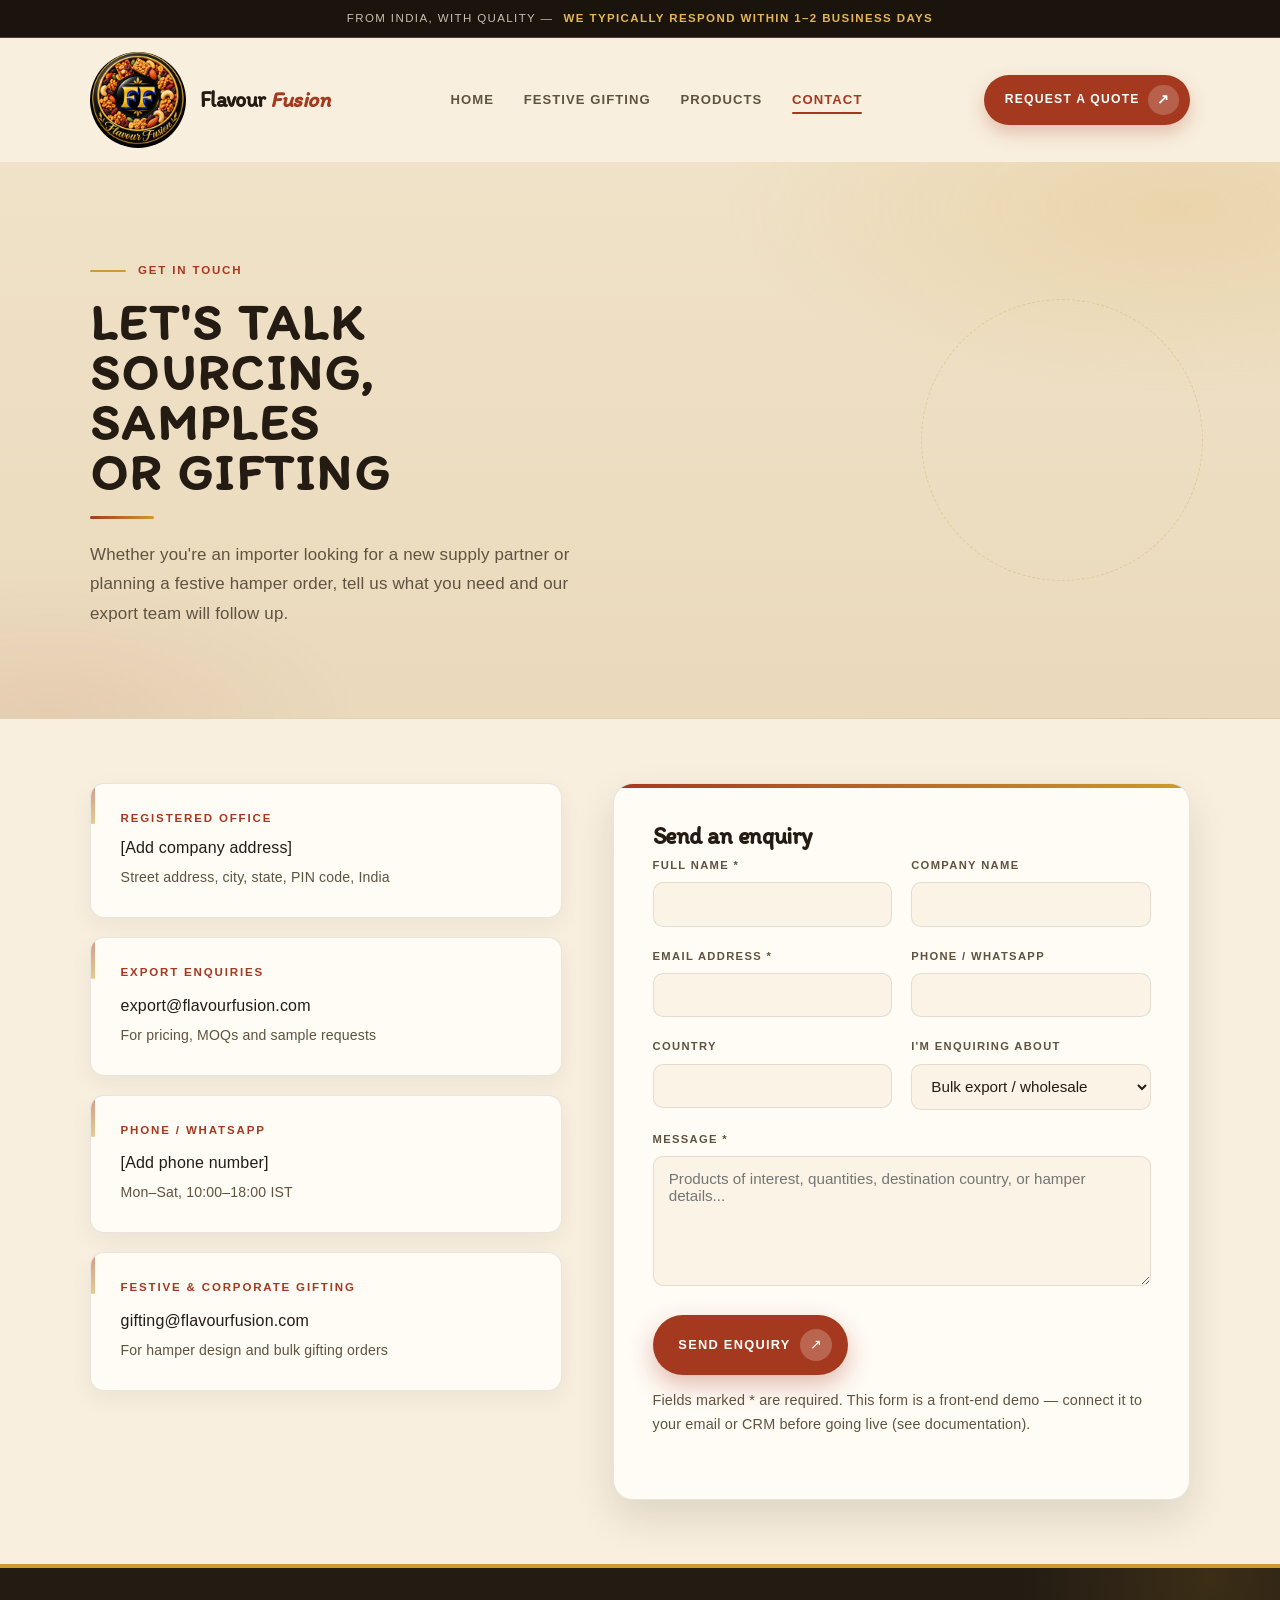
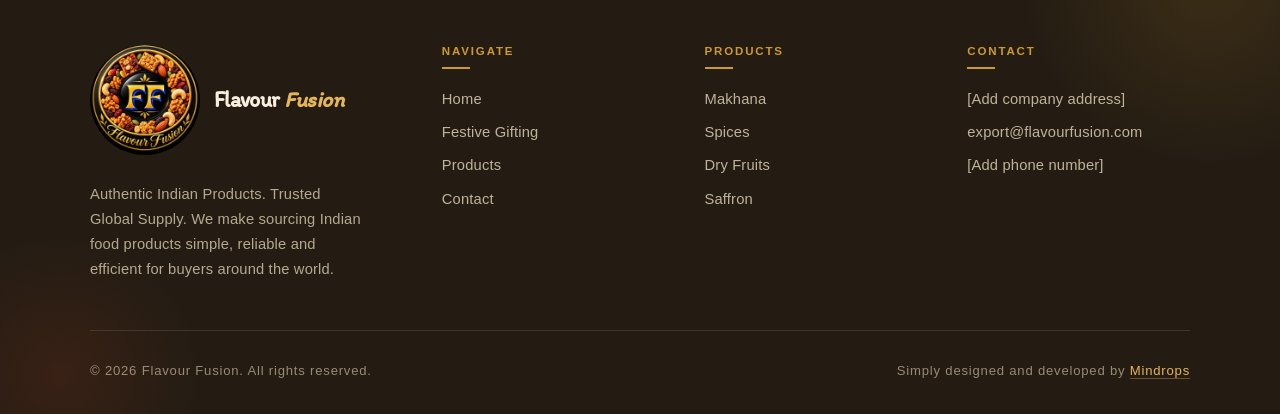
==== flavour-fussion-website/contact.html @ 9dce206b "Add logo image and update references in HTML files; replace old logo with new design and set favicon" ====
<!DOCTYPE html>
<html lang="en">
<head>
<meta charset="UTF-8">
<meta name="viewport" content="width=device-width, initial-scale=1.0">
<title>Contact Us — Flavour Fusion Indian Food Exports</title>
<meta name="description" content="Get in touch with Flavour Fusion for export enquiries, pricing, sample requests and festive gifting orders.">
<link rel="preconnect" href="https://fonts.googleapis.com">
<link rel="preconnect" href="https://fonts.gstatic.com" crossorigin>
<link href="https://fonts.googleapis.com/css2?family=Itim&display=swap" rel="stylesheet">
<link rel="icon" href="assets/logo.jpg" type="image/jpeg">
<link rel="stylesheet" href="css/style.css">
<script>
(function () {
  document.documentElement.classList.add("js");
})();
</script>
</head>
<body class="contact-page">

<div class="strip">From India, With Quality — <strong>we typically respond within 1–2 business days</strong></div>

<header class="site-header">
  <nav class="nav wrap">
    <a href="index.html" class="logo" aria-label="Flavour Fusion"><img src="assets/logo.jpg" alt="Flavour Fusion"><span class="logo-text"><strong>Flavour <span>Fusion</span></strong></span></a>
    <button class="nav-toggle" aria-label="Toggle menu" aria-expanded="false">
      <span></span><span></span><span></span>
    </button>
    <ul class="nav-links">
      <li><a href="index.html">Home</a></li>
      <li><a href="gifting.html">Festive Gifting</a></li>
      <li><a href="products.html">Products</a></li>
      <li><a href="contact.html" aria-current="page">Contact</a></li>
    </ul>
    <a href="contact.html" class="nav-cta">Request a Quote</a>
  </nav>
</header>

<main>

  <section class="section page-intro page-intro--contact">
    <div class="wrap">
      <div class="section-head section-head--page">
        <span class="kicker">Get in Touch</span>
        <h1 class="main-slider__title">Let's talk<br>sourcing, samples<br>or gifting</h1>
        <p>Whether you're an importer looking for a new supply partner or planning a festive hamper order, tell us what you need and our export team will follow up.</p>
      </div>
    </div>
  </section>

  <section class="section--tight contact-form-section">
    <div class="wrap contact-grid">

      <div class="contact-info">
        <div class="contact-card">
          <h4>REGISTERED OFFICE</h4>
          <p>[Add company address]</p>
          <p class="muted">Street address, city, state, PIN code, India</p>
        </div>
        <div class="contact-card">
          <h4>EXPORT ENQUIRIES</h4>
          <a href="mailto:export@flavourfusion.com">export@flavourfusion.com</a>
          <p class="muted">For pricing, MOQs and sample requests</p>
        </div>
        <div class="contact-card">
          <h4>PHONE / WHATSAPP</h4>
          <a href="tel:+910000000000">[Add phone number]</a>
          <p class="muted">Mon–Sat, 10:00–18:00 IST</p>
        </div>
        <div class="contact-card">
          <h4>FESTIVE &amp; CORPORATE GIFTING</h4>
          <a href="mailto:gifting@flavourfusion.com">gifting@flavourfusion.com</a>
          <p class="muted">For hamper design and bulk gifting orders</p>
        </div>
      </div>

      <form class="enquiry" id="enquiry-form" novalidate>
        <h3>Send an enquiry</h3>

        <div class="field-row">
          <div class="field">
            <label for="name">Full name *</label>
            <input type="text" id="name" name="name" required autocomplete="name">
          </div>
          <div class="field">
            <label for="company">Company name</label>
            <input type="text" id="company" name="company" autocomplete="organization">
          </div>
        </div>

        <div class="field-row">
          <div class="field">
            <label for="email">Email address *</label>
            <input type="email" id="email" name="email" required autocomplete="email">
          </div>
          <div class="field">
            <label for="phone">Phone / WhatsApp</label>
            <input type="tel" id="phone" name="phone" autocomplete="tel">
          </div>
        </div>

        <div class="field-row">
          <div class="field">
            <label for="country">Country</label>
            <input type="text" id="country" name="country" autocomplete="country-name">
          </div>
          <div class="field">
            <label for="interest">I'm enquiring about</label>
            <select id="interest" name="interest">
              <option value="export">Bulk export / wholesale</option>
              <option value="gifting">Festive &amp; corporate gifting</option>
              <option value="sample">Sample request</option>
              <option value="other">Something else</option>
            </select>
          </div>
        </div>

        <div class="field">
          <label for="message">Message *</label>
          <textarea id="message" name="message" required placeholder="Products of interest, quantities, destination country, or hamper details..."></textarea>
        </div>

        <button type="submit" class="btn btn-primary">Send Enquiry</button>
        <p class="form-note">Fields marked * are required. This form is a front-end demo — connect it to your email or CRM before going live (see documentation).</p>
        <div class="form-status" id="form-status" role="status"></div>
      </form>

    </div>
  </section>

</main>

<footer class="site-footer">
  <div class="wrap">
    <div class="footer-grid">
      <div class="footer-brand">
        <a href="index.html" class="logo" aria-label="Flavour Fusion"><img src="assets/logo.jpg" alt="Flavour Fusion"><span class="logo-text"><strong>Flavour <span>Fusion</span></strong></span></a>
        <p>Authentic Indian Products. Trusted Global Supply. We make sourcing Indian food products simple, reliable and efficient for buyers around the world.</p>
      </div>
      <div class="footer-col">
        <h5>Navigate</h5>
        <a href="index.html">Home</a>
        <a href="gifting.html">Festive Gifting</a>
        <a href="products.html">Products</a>
        <a href="contact.html">Contact</a>
      </div>
      <div class="footer-col">
        <h5>Products</h5>
        <a href="products.html#makhana">Makhana</a>
        <a href="products.html#spices">Spices</a>
        <a href="products.html#dry-fruits">Dry Fruits</a>
        <a href="products.html#saffron">Saffron</a>
      </div>
      <div class="footer-col">
        <h5>Contact</h5>
        <span>[Add company address]</span>
        <a href="mailto:export@flavourfusion.com">export@flavourfusion.com</a>
        <a href="tel:+910000000000">[Add phone number]</a>
      </div>
    </div>
    <div class="footer-bottom">
      <span>© <span id="year"></span> Flavour Fusion. All rights reserved.</span>
      <span>Simply designed and developed by <a href="https://mindrops.com" target="_blank" rel="noopener noreferrer">Mindrops</a></span>
    </div>
  </div>
</footer>

<script src="js/script.js"></script>
</body>
</html>
---- flavour-fussion-website/css/style.css ----
/* ============================================================
   Flavour Fusion — brand UI (DOCUMENTATION.md design system)
   Fonts: Itim (headings/titles) + Helvetica Neue (body)
   Colours: ink / paper / chilli / turmeric / coriander / rose
   ============================================================ */

:root {
  /* Brand palette — from DOCUMENTATION.md */
  --ink: #241C13;
  --ink-2: #1a140d;
  --paper: #F8EFDE;
  --paper-deep: #F0E2C8;
  --chilli: #A5391F;
  --chilli-dark: #7E2A17;
  --turmeric: #CC9A2E;
  --turmeric-soft: #E5B655;
  --coriander: #4C5A37;
  --rose: #EAD2C4;
  --rose-deep: #E0C4B4;

  /* Supporting neutrals (derived from brand palette) */
  --ink-muted: #5F5340;
  --ink-soft: #8A7B63;
  --cream-line: rgba(36, 28, 19, 0.10);
  --gold-line: rgba(204, 154, 46, 0.32);
  --surface: #FFFBF5;
  --surface-warm: #FBF3E6;
  --header-bg: rgba(248, 239, 222, 0.92);
  --header-bg-stuck: rgba(248, 239, 222, 0.98);
  --chilli-soft: rgba(165, 57, 31, 0.08);
  --turmeric-glow: rgba(204, 154, 46, 0.16);

  /* Fonts */
  --font-display: Itim, cursive;
  --font-body: "Helvetica Neue", Helvetica, Arial, sans-serif;

  /* Layout — docs: 1180px max */
  --max-width: 1180px;
  --gutter: clamp(1.25rem, 4vw, 2.5rem);
  --radius-s: 10px;
  --radius-m: 14px;
  --radius-l: 20px;
  --radius-pill: 999px;
  --section-gap: clamp(4rem, 7vw, 6.5rem);
  --line-accent: 36px;

  /* Motion + elevation */
  --ease-premium: cubic-bezier(0.22, 0.61, 0.36, 1);
  --ease-out-back: cubic-bezier(0.34, 1.4, 0.64, 1);
  --ease-in-out: cubic-bezier(0.65, 0, 0.35, 1);
  --shadow-soft: 0 8px 24px rgba(36, 28, 19, 0.06);
  --shadow-lift: 0 18px 40px rgba(36, 28, 19, 0.12);
  --shadow-hero: 0 28px 56px rgba(36, 28, 19, 0.18);
  --shadow-gold: 0 10px 24px rgba(204, 154, 46, 0.28);
}

/* ============================================================
   Reset
   ============================================================ */
* { box-sizing: border-box; }
html { scroll-behavior: smooth; }
body {
  margin: 0;
  background: var(--paper);
  color: var(--ink);
  font-family: var(--font-body);
  font-size: 16.5px;
  font-weight: 400;
  line-height: 1.7;
  letter-spacing: 0.01em;
  -webkit-font-smoothing: antialiased;
  text-rendering: optimizeLegibility;
  overflow-x: hidden;
}
img, svg { max-width: 100%; display: block; }
a { color: inherit; text-decoration: none; }
ul { margin: 0; padding: 0; list-style: none; }
h1, h2, h3, h4, h5 {
  font-family: var(--font-display);
  font-weight: 600;
  font-optical-sizing: auto;
  margin: 0;
  line-height: 1.12;
  letter-spacing: -0.02em;
  color: var(--ink);
  text-wrap: balance;
}

/* Display title — stacked uppercase style (main-slider__title) */
.main-slider__title,
.hero-copy h1,
.gift-hero .hero-copy h1,
.section-head h1,
.section-head h2,
.showcase-copy h2,
.cta-banner h2 {
  font-family: var(--font-display);
  font-optical-sizing: auto;
  font-weight: 700;
  text-transform: uppercase;
  letter-spacing: 0.045em;
  line-height: 0.98;
  text-wrap: balance;
}
.main-slider__title {
  font-size: clamp(2.4rem, 5.5vw, 4.25rem);
  color: var(--ink);
  max-width: 12ch;
}
.main-slider__title .text-mark {
  display: inline;
  text-transform: uppercase;
}
p { margin: 0; }
button { font-family: inherit; }
:focus-visible {
  outline: 2px solid var(--turmeric);
  outline-offset: 3px;
  border-radius: 4px;
}

.wrap {
  max-width: var(--max-width);
  margin: 0 auto;
  padding-left: var(--gutter);
  padding-right: var(--gutter);
  position: relative;
}

.eyebrow-hide {
  position: absolute; width: 1px; height: 1px; overflow: hidden; clip: rect(0 0 0 0);
}

@media (prefers-reduced-motion: reduce) {
  html { scroll-behavior: auto; }
  *, *::before, *::after {
    animation-duration: 0.001ms !important;
    animation-iteration-count: 1 !important;
    transition-duration: 0.001ms !important;
  }
}

/* ============================================================
   Shared: Kicker + Section Head
   ============================================================ */
.kicker {
  display: inline-flex;
  align-items: center;
  gap: 0.75rem;
  font-family: var(--font-body);
  font-weight: 600;
  font-size: 0.72rem;
  letter-spacing: 0.16em;
  text-transform: uppercase;
  color: var(--chilli);
}
.kicker::before {
  content: "";
  width: var(--line-accent);
  height: 2px;
  background: var(--turmeric);
  flex-shrink: 0;
  border-radius: 1px;
}
.kicker--center {
  display: inline-flex;
}
.section-head--center .kicker::after,
.kicker--dual::after {
  content: "";
  width: var(--line-accent);
  height: 2px;
  background: var(--turmeric);
  flex-shrink: 0;
}
.section--ink .kicker,
.hero--dark .kicker { color: var(--turmeric-soft); }
.section--ink .kicker::before,
.section--ink .kicker::after,
.hero--dark .kicker::before,
.hero--dark .kicker::after { background: var(--turmeric); }

.section-head {
  max-width: 640px;
  margin-bottom: clamp(2rem, 3.5vw, 2.75rem);
}
.section-head .kicker { margin-bottom: 0.9rem; }
.section-head h1,
.section-head h2 {
  color: var(--ink);
  font-size: clamp(1.85rem, 3.6vw, 3.1rem);
  line-height: 0.98;
  letter-spacing: 0.04em;
  font-weight: 700;
  text-transform: uppercase;
  max-width: 16ch;
}
.section-head h1 .word,
.section-head h2 .word,
.hero-copy h1 .word,
.hero-copy h2 .word { display: inline-block; }
.section-head p {
  margin-top: 1.1rem;
  color: var(--ink-muted);
  font-size: 1.02rem;
  line-height: 1.75;
  max-width: 58ch;
  font-weight: 400;
}
.section--ink .section-head h1,
.section--ink .section-head h2 { color: var(--paper); }
.section--ink .section-head p { color: rgba(245, 230, 200, 0.72); }

/* Centered variant (Tastebud default for many sections) */
.section-head--center {
  max-width: 820px;
  margin-left: auto;
  margin-right: auto;
  text-align: center;
}
.section-head--center .main-slider__title,
.section-head--center h2 {
  margin-left: auto;
  margin-right: auto;
  max-width: 14ch;
}
.section-head--wide { max-width: 78ch; }
.section-head--compact { margin-bottom: 2rem; }
.section-head--flush { margin-bottom: 0; }

/* Page-level intro banners */
.page-intro {
  position: relative;
  overflow: hidden;
  padding-top: clamp(3.5rem, 6.5vw, 5rem);
  padding-bottom: clamp(3rem, 5.5vw, 4.25rem);
  background:
    radial-gradient(780px 320px at 92% 8%, rgba(204, 154, 46, 0.18), transparent 58%),
    radial-gradient(560px 260px at 4% 100%, rgba(165, 57, 31, 0.08), transparent 55%),
    linear-gradient(180deg, var(--paper-deep) 0%, #EAD9BC 100%);
  border-bottom: 1px solid rgba(36, 28, 19, 0.08);
}
.page-intro::before {
  content: "";
  position: absolute;
  right: 6%;
  top: 50%;
  width: min(34vw, 280px);
  height: min(34vw, 280px);
  transform: translateY(-50%);
  border-radius: 50%;
  border: 1.5px dashed rgba(204, 154, 46, 0.35);
  pointer-events: none;
  opacity: 0.85;
}
.page-intro::after {
  content: "";
  position: absolute;
  right: 11%;
  top: 50%;
  width: min(18vw, 150px);
  height: min(18vw, 150px);
  transform: translateY(-42%);
  border-radius: 50%;
  background: radial-gradient(circle at 35% 30%, rgba(255, 251, 245, 0.9), rgba(204, 154, 46, 0.22));
  box-shadow: var(--shadow-soft);
  pointer-events: none;
  opacity: 0.9;
}
.page-intro--contact {
  padding-bottom: clamp(2.4rem, 4.5vw, 3.25rem);
}
.page-intro--contact::after {
  display: none;
}
.page-intro--products {
  padding-bottom: clamp(3rem, 5.5vw, 4.5rem);
}

.section-head--page {
  max-width: 680px;
  margin-bottom: 0;
  position: relative;
  z-index: 1;
}
.section-head--page .kicker {
  margin-bottom: 1rem;
}
.section-head--page h1 {
  font-family: var(--font-display);
  font-optical-sizing: auto;
  font-size: clamp(2.4rem, 4.8vw, 3.75rem);
  max-width: 12ch;
  line-height: 0.98;
  letter-spacing: 0.045em;
  color: var(--ink);
  font-weight: 700;
  text-transform: uppercase;
}
.section-head--page h1::after {
  content: "";
  display: block;
  width: 64px;
  height: 3px;
  margin-top: 1.15rem;
  border-radius: 2px;
  background: linear-gradient(90deg, var(--chilli), var(--turmeric));
}
.section-head--page p {
  margin-top: 1.3rem;
  max-width: 52ch;
  font-family: var(--font-body);
  font-size: 1.06rem;
  line-height: 1.75;
  color: var(--ink-muted);
}

.page-intro-nav {
  display: flex;
  flex-wrap: wrap;
  gap: 0.7rem;
  margin-top: 2rem;
}
.page-intro-nav a {
  display: inline-flex;
  align-items: center;
  padding: 0.62rem 1.25rem;
  border-radius: var(--radius-pill);
  border: 1.5px solid rgba(165, 57, 31, 0.22);
  background: var(--surface);
  color: var(--ink);
  font-family: var(--font-body);
  font-size: 0.76rem;
  font-weight: 700;
  letter-spacing: 0.1em;
  text-transform: uppercase;
  box-shadow: 0 6px 16px rgba(36, 28, 19, 0.06);
  transition:
    transform 0.3s var(--ease-premium),
    background 0.3s ease,
    color 0.3s ease,
    border-color 0.3s ease,
    box-shadow 0.3s ease;
}
.page-intro-nav a:hover {
  background: var(--chilli);
  color: #fff;
  border-color: var(--chilli);
  transform: translateY(-2px);
  box-shadow: 0 12px 24px rgba(165, 57, 31, 0.3);
}

@media (max-width: 860px) {
  .page-intro::before,
  .page-intro::after {
    display: none;
  }
}

.contact-form-section { padding-bottom: clamp(3.5rem, 6vw, 5rem); }
.products-category { padding-top: clamp(2.2rem, 4vw, 3rem); }
.products-saffron { padding-bottom: 3.6rem; }

.section-head h1 {
  font-size: clamp(2.1rem, 4vw, 3.2rem);
  max-width: 22ch;
}
.contact-page .section-head h1 { max-width: 18ch; }
.contact-page .section-head--page h1 { max-width: 16ch; }

/* ============================================================
   Announcement strip
   ============================================================ */
.strip {
  background: var(--ink-2);
  color: rgba(248, 239, 222, 0.78);
  font-family: var(--font-body);
  font-size: 0.72rem;
  font-weight: 500;
  letter-spacing: 0.12em;
  text-align: center;
  padding: 0.55rem var(--gutter);
  text-transform: uppercase;
  border-bottom: 1px solid var(--gold-line);
  position: relative;
  z-index: 40;
}
.strip strong {
  color: var(--turmeric-soft);
  font-weight: 700;
  letter-spacing: 0.12em;
  margin-left: 0.35rem;
  text-transform: uppercase;
}

/* ============================================================
   Header / Nav
   ============================================================ */
.site-header {
  position: sticky;
  top: 0;
  z-index: 50;
  background: var(--header-bg);
  backdrop-filter: saturate(150%) blur(16px);
  -webkit-backdrop-filter: saturate(150%) blur(16px);
  border-bottom: 1px solid transparent;
  transition:
    background 0.4s var(--ease-premium),
    box-shadow 0.4s var(--ease-premium),
    border-color 0.4s ease,
    transform 0.6s var(--ease-premium);
}
.site-header::before {
  display: none;
}
.nav {
  position: relative;
  display: flex;
  align-items: center;
  justify-content: space-between;
  padding-top: 0.85rem;
  padding-bottom: 0.85rem;
  gap: 1.25rem;
  z-index: 1;
}
.logo {
  display: inline-flex;
  align-items: center;
  gap: 0.85rem;
  flex-shrink: 0;
  line-height: 1;
  text-decoration: none;
  color: inherit;
}
.logo img {
  width: 96px;
  height: 96px;
  display: block;
  object-fit: cover;
  object-position: center;
  border: 0;
  box-shadow: none;
  border-radius: 50%;
  background: transparent;
  flex-shrink: 0;
}
.logo-text {
  display: flex;
  flex-direction: column;
  min-width: 0;
}
.logo-text strong {
  font-family: var(--font-display);
  font-weight: 600;
  font-size: clamp(1.2rem, 1.7vw, 1.42rem);
  letter-spacing: -0.025em;
  line-height: 1.05;
  color: var(--ink);
  white-space: nowrap;
}
.logo-text strong span {
  color: var(--chilli);
  font-style: italic;
  font-weight: 600;
}
.footer-brand .logo img {
  width: 110px;
  height: 110px;
}
.footer-brand .logo-text strong {
  color: var(--paper);
}
.footer-brand .logo-text strong span {
  color: var(--turmeric-soft);
}
.site-header.is-stuck .logo img {
  width: 80px;
  height: 80px;
}
.site-header.is-stuck .logo-text strong {
  font-size: 1.15rem;
}

@media (max-width: 480px) {
  .logo img { width: 72px; height: 72px; }
  .logo-text strong { font-size: 1.05rem; }
}

.nav-links {
  display: flex;
  gap: 1.85rem;
  font-size: 0.82rem;
  font-weight: 600;
  letter-spacing: 0.08em;
  text-transform: uppercase;
}
.nav-links a {
  position: relative;
  padding: 0.35rem 0;
  color: var(--ink-muted);
  transition: color 0.25s var(--ease-premium);
}
.nav-links a::after {
  content: "";
  position: absolute;
  left: 0; right: 100%;
  bottom: -2px;
  height: 2px;
  background: var(--chilli);
  border-radius: 1px;
  transition: right 0.35s var(--ease-premium);
}
.nav-links a:hover { color: var(--ink); }
.nav-links a:hover::after,
.nav-links a[aria-current="page"]::after { right: 0; }
.nav-links a[aria-current="page"] { color: var(--chilli); }

.nav-cta {
  display: inline-flex;
  align-items: center;
  gap: 0.55rem;
  background: var(--chilli);
  color: #fff;
  padding: 0.62rem 0.7rem 0.62rem 1.3rem;
  border-radius: var(--radius-pill);
  font-size: 0.76rem;
  font-weight: 700;
  letter-spacing: 0.1em;
  text-transform: uppercase;
  transition:
    background 0.3s var(--ease-premium),
    box-shadow 0.3s var(--ease-premium),
    transform 0.3s var(--ease-premium);
  box-shadow: 0 8px 18px rgba(165, 57, 31, 0.26);
}
.nav-cta::after {
  content: "\2197";
  display: grid;
  place-items: center;
  width: 1.9rem;
  height: 1.9rem;
  border-radius: 50%;
  background: rgba(255, 255, 255, 0.2);
  font-size: 0.85rem;
  line-height: 1;
  transition: transform 0.3s var(--ease-premium), background 0.3s ease;
}
.nav-cta:hover { background: var(--chilli-dark); box-shadow: 0 14px 30px rgba(165, 57, 31, 0.45); }
.nav-cta:hover::after { transform: rotate(45deg); background: rgba(255, 255, 255, 0.32); }

.nav-toggle {
  display: none;
  flex-direction: column;
  gap: 5px;
  background: none;
  border: none;
  cursor: pointer;
  padding: 0.4rem;
}
.nav-toggle span {
  width: 26px;
  height: 2px;
  background: var(--chilli);
  display: block;
  transition: transform 0.3s var(--ease-premium), opacity 0.2s ease;
  border-radius: 2px;
}

.site-header.is-stuck {
  background: var(--header-bg-stuck);
  box-shadow: 0 8px 24px rgba(36, 28, 19, 0.08);
  border-bottom-color: var(--cream-line);
}
.site-header.is-stuck .nav { padding-top: 0.5rem; padding-bottom: 0.5rem; }

/* ============================================================
   Buttons
   ============================================================ */
.btn {
  display: inline-flex;
  align-items: center;
  gap: 0.6rem;
  padding: 0.82rem 0.9rem 0.82rem 1.55rem;
  border-radius: var(--radius-pill);
  font-family: var(--font-body);
  font-size: 0.8rem;
  font-weight: 700;
  letter-spacing: 0.1em;
  text-transform: uppercase;
  border: 1.5px solid transparent;
  cursor: pointer;
  position: relative;
  overflow: hidden;
  transition:
    background 0.3s var(--ease-premium),
    color 0.3s var(--ease-premium),
    border-color 0.3s var(--ease-premium),
    box-shadow 0.3s var(--ease-premium),
    transform 0.3s var(--ease-premium);
}
.btn::after {
  content: "\2197";
  display: grid;
  place-items: center;
  width: 2rem;
  height: 2rem;
  border-radius: 50%;
  background: rgba(255, 255, 255, 0.2);
  color: inherit;
  font-family: var(--font-body);
  font-size: 0.9rem;
  line-height: 1;
  font-weight: 400;
  transition: transform 0.3s var(--ease-premium), background 0.3s ease;
}
.btn:hover { transform: translateY(-2px); }
.btn:hover::after { transform: rotate(45deg); }
.btn:active { transform: translateY(-1px); }

.btn-primary {
  background: var(--chilli);
  color: #fff;
  box-shadow: 0 10px 24px rgba(165, 57, 31, 0.32);
}
.btn-primary:hover { background: var(--chilli-dark); box-shadow: 0 16px 32px rgba(165, 57, 31, 0.44); }
.btn-primary::after { background: rgba(255, 255, 255, 0.22); }
.btn-primary:hover::after { background: rgba(255, 255, 255, 0.32); }

.btn-outline {
  background: transparent;
  color: var(--ink);
  border-color: var(--ink);
}
.btn-outline::after { background: rgba(36, 28, 19, 0.12); color: var(--ink); }
.btn-outline:hover {
  background: var(--ink);
  color: var(--paper);
  border-color: var(--ink);
  box-shadow: var(--shadow-lift);
}
.btn-outline:hover::after { background: rgba(255, 255, 255, 0.2); color: var(--paper); }

.btn-outline.on-dark {
  color: var(--paper);
  border-color: var(--turmeric);
}
.btn-outline.on-dark::after { background: rgba(204, 154, 46, 0.28); }
.btn-outline.on-dark:hover {
  background: var(--turmeric);
  color: var(--ink);
  border-color: var(--turmeric);
}

/* Text-only variant helpers */
.btn.btn-ghost { padding: 0.75rem 1.4rem; }
.btn.btn-ghost::after { display: none; }

/* ============================================================
   Section scaffolding
   ============================================================ */
.section { padding: var(--section-gap) 0; position: relative; overflow: hidden; }
.section--tight { padding: clamp(3rem, 5vw, 4rem) 0; }
.section--panel {
  background: var(--paper-deep);
  background-image:
    radial-gradient(900px 320px at 100% 0%, rgba(204, 154, 46, 0.06), transparent 65%);
}
.section--rose {
  background: var(--rose);
  background-image:
    radial-gradient(800px 320px at 0% 0%, rgba(255, 255, 255, 0.35), transparent 65%);
}
.section--ink {
  background: var(--ink);
  color: var(--paper);
  background-image:
    radial-gradient(520px 360px at 12% 18%, rgba(204, 154, 46, 0.08), transparent 65%),
    radial-gradient(560px 400px at 88% 82%, rgba(165, 57, 31, 0.09), transparent 65%);
}
.section--ink .reason-item h4,
.section--ink .reason-item p { color: var(--paper); }

/* Ambient decorative shapes on section--ink and hero */
.section--ink::before {
  content: "";
  position: absolute;
  top: -180px; right: -160px;
  width: 520px; height: 520px;
  border-radius: 50%;
  background: radial-gradient(circle, rgba(204, 154, 46, 0.14), transparent 70%);
  pointer-events: none;
}
.section--ink::after {
  content: "";
  position: absolute;
  bottom: -140px; left: -120px;
  width: 420px; height: 420px;
  border-radius: 50%;
  background: radial-gradient(circle, rgba(165, 57, 31, 0.14), transparent 70%);
  pointer-events: none;
}
.section--ink > .wrap { position: relative; z-index: 1; }

/* Decorative dot pattern helper (for panel sections) */
.section--panel .wrap > .section-head::after {
  content: "";
  display: none;
}

/* ============================================================
   Hero (Home) — paper / spice-market brand look (DOCUMENTATION.md)
   ============================================================ */
/* ============================================================
   Hero slider — full-bleed carousel (home)
   Matches reference: overlay copy, side arrows, bottom feature row
   ============================================================ */
.hero.hero-slider {
  position: relative;
  --hero-accent: #ff8a00;
  --hero-cta: #82b422;
  --hero-h: clamp(600px, 82vh, 800px);
  --hero-features-h: 8.5rem;
  background: #1a120c;
  color: #fff;
  padding: 0;
  overflow: hidden;
  isolation: isolate;
  /* Height = slide area + features row (features are in normal flow below) */
  min-height: calc(var(--hero-h) + var(--hero-features-h));
}
.hero.hero-slider::before,
.hero.hero-slider::after { display: none; }

/* Full-bleed slides behind everything (including features strip) */
.hero-slider__viewport {
  position: absolute;
  inset: 0;
  z-index: 0;
}
.hero-slider__track {
  position: absolute;
  inset: 0;
}
.hero-slide {
  position: absolute;
  inset: 0;
  opacity: 0;
  visibility: hidden;
  pointer-events: none;
  z-index: 0;
  transition: opacity 0.85s var(--ease-premium), visibility 0.85s;
}
.hero-slide.is-active {
  opacity: 1;
  visibility: visible;
  pointer-events: auto;
  z-index: 1;
}
.hero-slide.is-leaving {
  opacity: 0;
  visibility: visible;
  z-index: 0;
}

.hero-slide__media {
  position: absolute;
  inset: 0;
  overflow: hidden;
  z-index: 0;
}
.hero-slide__media::after {
  content: "";
  position: absolute;
  inset: 0;
  background:
    linear-gradient(100deg, rgba(22, 14, 28, 0.72) 0%, rgba(22, 14, 28, 0.48) 48%, rgba(22, 14, 28, 0.28) 100%),
    linear-gradient(0deg, rgba(16, 10, 12, 0.55) 0%, transparent 42%);
  z-index: 1;
}
.hero-slide__media img {
  width: 100%;
  height: 100%;
  object-fit: cover;
  object-position: center;
  transform: scale(1.06);
}
.hero-slide.is-active .hero-slide__media img {
  animation: hero-kenburns 14s ease-out forwards;
}

/* Copy lives only in the upper slide band — never overlaps features */
.hero-slide__content {
  position: relative;
  z-index: 2;
  display: flex;
  align-items: flex-start;
  box-sizing: border-box;
  height: var(--hero-h);
  min-height: var(--hero-h);
  max-height: var(--hero-h);
  padding-top: clamp(5rem, 10vh, 7rem);
  padding-bottom: 3.5rem;
}

.hero-slider .hero-copy {
  position: relative;
  z-index: 1;
  max-width: 620px;
  color: #fff;
  width: 100%;
}

.hero-slider .hero-kicker,
.hero-slider .hero-copy .kicker {
  color: var(--hero-accent);
  margin-bottom: 1rem;
  font-size: 0.78rem;
  letter-spacing: 0.2em;
  font-weight: 700;
}
.hero-slider .hero-kicker::before,
.hero-slider .hero-copy .kicker::before {
  display: none;
}

.hero-slider .hero-copy h1,
.hero-slider .hero-copy .main-slider__title {
  font-family: var(--font-display);
  font-optical-sizing: auto;
  font-size: clamp(2.4rem, 5.4vw, 4rem);
  color: #fff;
  max-width: 14ch;
  line-height: 0.98;
  letter-spacing: 0.04em;
  font-weight: 700;
  text-transform: uppercase;
}
.hero-slider .text-accent {
  color: var(--hero-accent);
}

.hero-slider .hero-copy p.lede {
  margin-top: 1.15rem;
  font-family: var(--font-body);
  font-size: clamp(0.95rem, 1.1vw, 1.05rem);
  color: rgba(255, 255, 255, 0.9);
  max-width: 44ch;
  line-height: 1.7;
  font-weight: 400;
}

.hero-slider .hero-actions {
  margin-top: 2rem;
  margin-bottom: 0;
  display: flex;
  gap: 0.9rem;
  flex-wrap: wrap;
}

.btn.btn-hero {
  display: inline-flex;
  align-items: center;
  justify-content: center;
  padding: 0.92rem 2.15rem;
  border-radius: var(--radius-pill);
  background: transparent;
  color: #fff;
  font-family: var(--font-body);
  font-size: 0.8rem;
  font-weight: 700;
  letter-spacing: 0.06em;
  text-transform: uppercase;
  border: 1.5px solid #fff;
  box-shadow: none;
  transition: transform 0.35s var(--ease-premium), background 0.35s ease, box-shadow 0.35s ease;
}
.btn.btn-hero:hover {
  background: transparent;
  transform: scale(1.05);
  box-shadow: none;
}
.btn.btn-hero::after,
.btn.btn-hero::before { display: none !important; }

/* Side arrows — centered on the slide band only */
.hero-nav {
  position: absolute;
  top: calc(var(--hero-h) / 2);
  transform: translateY(-50%);
  z-index: 6;
  width: 54px;
  height: 54px;
  border-radius: 50%;
  border: 1.5px solid rgba(255, 255, 255, 0.65);
  background: transparent;
  color: #fff;
  display: inline-flex;
  align-items: center;
  justify-content: center;
  cursor: pointer;
  opacity: 0.75;
  transition: opacity 0.3s ease, background 0.3s ease, border-color 0.3s ease, transform 0.3s ease;
}
.hero-nav:hover {
  opacity: 1;
  background: rgba(255, 255, 255, 0.12);
  border-color: #fff;
  transform: translateY(-50%) scale(1.06);
}
.hero-nav:focus-visible {
  outline: 2px solid var(--hero-accent);
  outline-offset: 3px;
}
.hero-nav--prev { left: clamp(0.75rem, 2.5vw, 1.75rem); }
.hero-nav--next { right: clamp(0.75rem, 2.5vw, 1.75rem); }

/* Features sit BELOW the slide band (in flow), still over the hero image */
.hero-features {
  position: relative;
  z-index: 5;
  margin-top: var(--hero-h);
  min-height: var(--hero-features-h);
  background: transparent;
  border-top: 1px solid rgba(255, 255, 255, 0.28);
  display: flex;
  align-items: center;
}
.hero-features__grid {
  display: grid;
  grid-template-columns: repeat(3, 1fr);
  gap: clamp(1.75rem, 4.5vw, 3.5rem);
  column-gap: clamp(2rem, 5vw, 4rem);
  width: 100%;
  padding-top: 1.75rem;
  padding-bottom: 1.75rem;
  align-items: center;
}
.hero-feature {
  display: flex;
  align-items: center;
  gap: 1.1rem;
  color: #fff;
  min-width: 0;
}
.hero-feature__icon {
  flex-shrink: 0;
  width: 52px;
  height: 52px;
  border-radius: 50%;
  border: 1.5px solid rgba(255, 255, 255, 0.85);
  display: inline-flex;
  align-items: center;
  justify-content: center;
  color: #ff8a00;
  background: transparent;
  line-height: 0;
  margin-top: 0;
}
.hero-feature__icon svg {
  display: block;
  flex-shrink: 0;
  color: #ff8a00;
  stroke: #ff8a00;
}
.hero-feature strong {
  display: block;
  font-family: var(--font-body);
  font-size: 1rem;
  font-weight: 700;
  letter-spacing: 0.01em;
  line-height: 1.25;
  color: #fff;
}
.hero-feature > div > span {
  display: block;
  margin-top: 0.2rem;
  font-size: 0.78rem;
  line-height: 1.45;
  color: rgba(255, 255, 255, 0.78);
  max-width: 28ch;
}

/* Slide content entrance */
.js .hero-slide .hero-copy > * {
  opacity: 0;
  transform: translateX(-28px);
}
.js .hero-slide.is-active .hero-copy > * {
  animation: hero-slide-in 0.75s var(--ease-premium) both;
}
.js .hero-slide.is-active .hero-copy .kicker { animation-delay: 0.12s; }
.js .hero-slide.is-active .hero-copy h1 { animation-delay: 0.26s; }
.js .hero-slide.is-active .hero-copy p.lede { animation-delay: 0.4s; }
.js .hero-slide.is-active .hero-copy .hero-actions { animation-delay: 0.54s; }

@keyframes hero-slide-in {
  from { opacity: 0; transform: translateX(-28px); }
  to { opacity: 1; transform: translateX(0); }
}
@keyframes hero-kenburns {
  from { transform: scale(1.06); }
  to { transform: scale(1.16); }
}

@media (max-width: 860px) {
  .hero.hero-slider {
    --hero-h: clamp(540px, 75vh, 700px);
    --hero-features-h: 7.25rem;
  }
  .hero-slide__content {
    padding-top: clamp(4rem, 9vh, 5.5rem);
    padding-bottom: 2.75rem;
    align-items: flex-start;
  }
  .hero-slider .hero-copy h1,
  .hero-slider .hero-copy .main-slider__title {
    max-width: 14ch;
    font-size: clamp(2.05rem, 8.5vw, 2.85rem);
  }
  .hero-slider .hero-actions {
    margin-top: 1.75rem;
  }
  .hero-nav {
    width: 42px;
    height: 42px;
  }
  .hero-features__grid {
    gap: 1rem;
    column-gap: 1.25rem;
    padding-top: 1.35rem;
    padding-bottom: 1.35rem;
  }
  .hero-feature {
    gap: 0.75rem;
  }
  .hero-feature > div > span {
    display: none;
  }
  .hero-feature strong {
    font-size: 0.8rem;
    line-height: 1.3;
  }
  .hero-feature__icon {
    width: 40px;
    height: 40px;
  }
}

@media (max-width: 520px) {
  .hero.hero-slider {
    --hero-features-h: 6.5rem;
  }
  .hero-nav--prev { left: 0.4rem; }
  .hero-nav--next { right: 0.4rem; }
  .hero-feature strong { font-size: 0.72rem; }
  .hero-features__grid { gap: 0.75rem; column-gap: 0.85rem; }
}

/* ============================================================
   Gifting hero (rose theme)
   ============================================================ */
.section--rose .gift-hero {
  display: grid;
  grid-template-columns: 1fr 1fr;
  gap: clamp(2rem, 5vw, 4rem);
  align-items: center;
  padding: clamp(3rem, 6vw, 5rem) 0;
  position: relative;
}
.gift-hero .hero-copy {
  color: var(--ink);
}
.gift-hero .hero-copy .kicker { color: var(--chilli); }
.gift-hero .hero-copy .kicker::before { background: var(--turmeric); }
.gift-hero .hero-copy h1 {
  color: var(--ink);
  font-size: clamp(2.3rem, 4.6vw, 3.6rem);
  max-width: 12ch;
  font-optical-sizing: auto;
  font-weight: 700;
  text-transform: uppercase;
  letter-spacing: 0.045em;
  line-height: 0.98;
}
.gift-hero .hero-copy p.lede {
  color: var(--ink-muted);
  margin-top: 1.25rem;
  font-size: 1.02rem;
  max-width: 44ch;
  line-height: 1.75;
}
.gift-hero > img {
  border-radius: var(--radius-l);
  border: 3px solid var(--surface);
  box-shadow: var(--shadow-hero);
  width: 100%;
  object-fit: cover;
}

@media (max-width: 860px) {
  .section--rose .gift-hero { grid-template-columns: 1fr; }
  .gift-hero > img { order: -1; }
}

/* ============================================================
   Marquee — chilli accent ticker
   ============================================================ */
.marquee {
  background: var(--chilli);
  color: var(--paper);
  overflow: hidden;
  padding: 1.05rem 0;
  position: relative;
  border-top: none;
  border-bottom: none;
}
.marquee::before, .marquee::after {
  content: "";
  position: absolute;
  top: 0; bottom: 0;
  width: 90px;
  z-index: 2;
  pointer-events: none;
}
.marquee::before { left: 0; background: linear-gradient(90deg, var(--chilli), transparent); }
.marquee::after  { right: 0; background: linear-gradient(-90deg, var(--chilli), transparent); }

.marquee-track {
  display: flex;
  width: max-content;
}
.marquee-item {
  display: inline-flex;
  align-items: center;
  gap: 2rem;
  padding-right: 2rem;
  white-space: nowrap;
  font-family: var(--font-display);
  font-optical-sizing: auto;
  font-size: clamp(1.05rem, 1.8vw, 1.4rem);
  font-weight: 500;
  letter-spacing: -0.01em;
  color: rgba(248, 239, 222, 0.96);
}
.marquee-item::after {
  content: "";
  width: 8px;
  height: 8px;
  border-radius: 50%;
  background: var(--turmeric);
  box-shadow: none;
}

/* ============================================================
   About / Trust section
   ============================================================ */
#about {
  position: relative;
  overflow: visible;
  padding-bottom: 0;
}
#about > .wrap {
  position: relative;
  z-index: 1;
}
.about-deco {
  position: absolute;
  top: 42%;
  transform: translateY(-50%);
  z-index: 0;
  pointer-events: none;
  width: clamp(140px, 18vw, 240px);
  opacity: 0.55;
  mix-blend-mode: multiply;
}
.about-deco img {
  width: 100%;
  height: auto;
  display: block;
}
.about-deco--left {
  left: clamp(8px, 2vw, 36px);
}
.about-deco--right {
  right: clamp(8px, 2vw, 36px);
  top: 48%;
  width: clamp(130px, 16vw, 220px);
}
.about-grid {
  position: relative;
  z-index: 1;
  display: grid;
  grid-template-columns: 1.05fr 0.95fr;
  gap: clamp(2.5rem, 6vw, 4.5rem);
  align-items: center;
}
.about-collage {
  position: relative;
  min-height: 420px;
  padding: 0.5rem 0.5rem 2.75rem 1.5rem;
}
.about-collage__main {
  width: 88%;
  margin-left: auto;
  border-radius: 6px;
  overflow: hidden;
  aspect-ratio: 4 / 5;
  background: var(--surface);
  border: 10px solid var(--surface);
  box-shadow: var(--shadow-soft);
  position: relative;
  z-index: 2;
}
.about-collage__main img {
  width: 100%;
  height: 100%;
  object-fit: cover;
  transition: transform 0.7s var(--ease-premium);
}
.about-collage:hover .about-collage__main img {
  transform: scale(1.04);
}
.experience-badge {
  position: absolute;
  left: 0;
  bottom: 4%;
  z-index: 4;
  display: flex;
  flex-direction: column;
  align-items: center;
  justify-content: center;
  gap: 0.35rem;
  width: min(42%, 168px);
  aspect-ratio: 1;
  padding: 1rem 0.85rem;
  background: var(--chilli);
  color: #fff;
  border-radius: 18px;
  box-shadow: 0 18px 36px rgba(165, 57, 31, 0.35);
  text-align: center;
}
.experience-badge__icon {
  color: #fff;
  margin-bottom: 0.15rem;
}
.experience-badge strong {
  font-family: var(--font-body);
  font-optical-sizing: auto;
  font-size: 1.05rem;
  font-weight: 700;
  line-height: 1.15;
  color: #fff;
  letter-spacing: 0.01em;
}
.experience-badge > span {
  font-family: var(--font-body);
  font-size: 0.72rem;
  font-weight: 500;
  letter-spacing: 0.02em;
  text-transform: none;
  color: rgba(255, 255, 255, 0.88);
  line-height: 1.25;
}

.about-copy {
  position: relative;
  z-index: 1;
}
.about-copy .section-head--flush {
  margin-bottom: 0;
}
.about-copy .main-slider__title {
  max-width: 14ch;
  font-size: clamp(2rem, 4.2vw, 3.15rem);
  line-height: 1.08;
}
.about-copy .lede-muted {
  color: var(--ink-muted);
  max-width: 52ch;
  font-family: var(--font-body);
  font-size: 0.98rem;
  margin-top: 1.15rem;
  line-height: 1.8;
}
.about-checks {
  margin-top: 1.65rem;
  display: grid;
  grid-template-columns: 1fr 1fr;
  gap: 0.85rem 1.35rem;
}
.about-checks li {
  display: flex;
  align-items: flex-start;
  gap: 0.7rem;
  color: var(--ink-muted);
  font-family: var(--font-body);
  font-size: 0.9rem;
  font-weight: 500;
  line-height: 1.45;
}
.about-checks li::before {
  content: "";
  width: 22px;
  height: 22px;
  margin-top: 0.1rem;
  border-radius: 50%;
  background: var(--chilli);
  flex-shrink: 0;
  background-image: url("data:image/svg+xml;utf8,<svg xmlns='http://www.w3.org/2000/svg' viewBox='0 0 24 24' fill='none' stroke='%23fff' stroke-width='3.2' stroke-linecap='round' stroke-linejoin='round'><polyline points='20 6 9 17 4 12'/></svg>");
  background-repeat: no-repeat;
  background-position: center;
  background-size: 11px 11px;
}
.about-copy__cta {
  margin-top: 1.75rem;
}

.stats-banner {
  position: relative;
  z-index: 1;
  margin-top: clamp(2.75rem, 5.5vw, 4rem);
  margin-left: calc(50% - 50vw);
  margin-right: calc(50% - 50vw);
  width: 100vw;
  padding: clamp(3.25rem, 6.5vw, 5rem) var(--gutter);
  background-color: #1a120c;
  background-image:
    linear-gradient(180deg, rgba(26, 18, 12, 0.68), rgba(36, 28, 19, 0.74)),
    url("../assets/hero/slide-2.jpg");
  background-position: center center;
  background-size: cover;
  background-repeat: no-repeat;
  background-attachment: fixed;
}
.stats-strip {
  position: relative;
  z-index: 1;
  display: grid;
  grid-template-columns: repeat(4, 1fr);
  gap: clamp(1rem, 3vw, 2rem);
  max-width: var(--max-width);
  margin: 0 auto;
  align-items: start;
}
.stat-item {
  text-align: center;
  padding: 0.35rem 0.5rem;
  background: transparent;
  border: none;
  border-radius: 0;
  box-shadow: none;
  position: relative;
  overflow: visible;
  color: #fff;
  transition: transform 0.35s var(--ease-premium);
}
.stat-item::before { display: none; }
.stat-item:hover {
  transform: translateY(-3px);
  box-shadow: none;
  border-color: transparent;
}
.stat-item strong {
  display: block;
  font-family: var(--font-body);
  font-optical-sizing: auto;
  font-size: clamp(2.35rem, 4.5vw, 3.35rem);
  font-weight: 700;
  color: #fff;
  line-height: 1;
  letter-spacing: -0.02em;
}
.stat-item > span {
  display: block;
  margin-top: 0.65rem;
  font-family: var(--font-body);
  font-size: clamp(0.82rem, 1.4vw, 0.95rem);
  color: rgba(255, 255, 255, 0.92);
  letter-spacing: 0.01em;
  text-transform: none;
  font-weight: 400;
  line-height: 1.35;
}
.stat-item strong span[data-count] {
  display: inline-block;
  font: inherit;
  color: inherit;
  letter-spacing: inherit;
  text-transform: none;
  margin: 0;
}
.experience-badge strong span[data-count],
.hero-tag strong span[data-count] {
  display: inline-block;
  font: inherit;
  color: inherit;
  letter-spacing: inherit;
  margin: 0;
}

@media (max-width: 900px) {
  .about-deco { display: none; }
  .about-grid { grid-template-columns: 1fr; gap: 2.5rem; }
  .about-collage {
    min-height: 360px;
    padding: 0.5rem 0 2.5rem;
    max-width: 480px;
    margin: 0 auto;
    order: -1;
  }
  .about-collage__main { width: 92%; }
  .about-checks { grid-template-columns: 1fr; }
  .stats-strip { grid-template-columns: repeat(2, 1fr); gap: 1.75rem 1rem; }
  .stats-banner {
    padding-top: 2.75rem;
    padding-bottom: 2.75rem;
    background-attachment: scroll;
  }
}
@media (max-width: 500px) {
  .about-collage { min-height: 300px; }
  .experience-badge {
    width: 132px;
    border-radius: 14px;
    padding: 0.75rem 0.6rem;
  }
  .experience-badge__icon { width: 32px; height: 32px; }
  .experience-badge strong { font-size: 0.9rem; }
  .experience-badge > span { font-size: 0.65rem; }
  .stats-strip { gap: 1.5rem 0.75rem; }
  .stat-item strong { font-size: 2rem; }
  .stat-item > span { font-size: 0.78rem; }
}

/* ============================================================
   Product collection — brochure carousel
   ============================================================ */
.products-collection {
  background: var(--paper);
  background-image:
    radial-gradient(700px 280px at 8% 20%, rgba(204, 154, 46, 0.08), transparent 65%),
    radial-gradient(640px 260px at 92% 80%, rgba(165, 57, 31, 0.06), transparent 60%);
  overflow: hidden;
}
.products-collection__deco {
  position: absolute;
  z-index: 0;
  pointer-events: none;
  opacity: 0.5;
  width: clamp(110px, 14vw, 190px);
  mix-blend-mode: multiply;
}
.products-collection__deco img {
  width: 100%;
  height: auto;
  display: block;
  filter: none;
}
.products-collection__deco--a {
  left: clamp(8px, 2vw, 36px);
  top: 18%;
  transform: none;
}
.products-collection__deco--b {
  right: clamp(8px, 2vw, 36px);
  top: 14%;
  width: clamp(100px, 12vw, 170px);
  transform: none;
}
.products-collection__deco--c {
  left: 8%;
  bottom: 10%;
  width: clamp(100px, 12vw, 160px);
  opacity: 0.42;
  transform: rotate(-8deg);
}
.products-collection__deco--d {
  right: 7%;
  bottom: 14%;
  width: clamp(90px, 11vw, 150px);
  opacity: 0.4;
  transform: rotate(12deg);
}
.products-collection > .wrap {
  position: relative;
  z-index: 1;
}
.products-collection .section-head--center .main-slider__title {
  max-width: 16ch;
  text-transform: none;
  letter-spacing: -0.02em;
  line-height: 1.08;
}
.products-collection .section-head p {
  max-width: 48ch;
  margin-left: auto;
  margin-right: auto;
}

.product-carousel {
  display: grid;
  grid-template-columns: auto 1fr auto;
  align-items: center;
  gap: clamp(0.75rem, 2vw, 1.25rem);
  margin-top: 0.5rem;
}
.product-carousel__viewport {
  overflow: hidden;
  min-width: 0;
}
.product-track {
  display: flex;
  gap: 1.35rem;
  transition: transform 0.55s var(--ease-premium);
  will-change: transform;
}
.product-card {
  flex: 0 0 calc((100% - 2.7rem) / 3);
  min-width: 0;
  background: #fff;
  border: none;
  border-radius: 22px;
  padding: 1.65rem 1.25rem 1.4rem;
  display: flex;
  flex-direction: column;
  align-items: center;
  text-align: center;
  gap: 0.35rem;
  box-shadow: 0 14px 36px rgba(36, 28, 19, 0.08);
  position: relative;
  overflow: visible;
  transition: transform 0.4s var(--ease-premium), box-shadow 0.4s ease;
}
.product-card::before,
.product-card::after { display: none; }
.product-card:hover {
  transform: translateY(-6px);
  box-shadow: 0 22px 44px rgba(36, 28, 19, 0.14);
  border-color: transparent;
}
.product-card h3 {
  font-family: var(--font-body);
  font-size: 1.05rem;
  font-weight: 700;
  color: var(--ink);
  letter-spacing: 0;
  line-height: 1.25;
  margin: 0;
}
.product-meta {
  color: var(--ink-soft);
  font-size: 0.78rem;
  line-height: 1.4;
  margin: 0 0 0.85rem;
  font-weight: 500;
}
.product-card__media {
  width: min(78%, 168px);
  aspect-ratio: 1;
  border-radius: 50%;
  overflow: hidden;
  margin-top: auto;
  background: #1a120c;
  box-shadow: 0 10px 24px rgba(36, 28, 19, 0.16);
}
.product-card__media img {
  width: 100%;
  height: 100%;
  object-fit: cover;
  transition: transform 0.6s var(--ease-premium);
}
.product-card:hover .product-card__media img {
  transform: scale(1.06);
}

.product-nav {
  flex-shrink: 0;
  width: 48px;
  height: 48px;
  border-radius: 50%;
  border: none;
  background: var(--ink);
  color: #fff;
  display: grid;
  place-items: center;
  cursor: pointer;
  box-shadow: 0 10px 24px rgba(36, 28, 19, 0.22);
  transition: background 0.3s ease, transform 0.3s var(--ease-premium), opacity 0.3s ease;
}
.product-nav:hover {
  background: var(--chilli);
  transform: scale(1.06);
}
.product-nav:disabled {
  opacity: 0.35;
  cursor: default;
  transform: none;
}
.product-nav svg { display: block; }

@media (max-width: 980px) {
  .product-card { flex-basis: calc((100% - 1.35rem) / 2); }
}
@media (max-width: 900px) {
  .products-collection__deco { display: none; }
}
@media (max-width: 620px) {
  .product-carousel {
    grid-template-columns: 1fr;
    gap: 1rem;
  }
  .product-nav {
    position: static;
    width: 42px;
    height: 42px;
  }
  .product-carousel {
    display: flex;
    flex-wrap: wrap;
    justify-content: center;
  }
  .product-carousel__viewport {
    order: -1;
    width: 100%;
  }
  .product-card { flex-basis: 82%; }
  .product-card h3 { font-size: 0.98rem; }
}

/* ============================================================
   Reason list — dark section, numbered cards
   ============================================================ */
.reason-list {
  display: grid;
  grid-template-columns: repeat(2, 1fr);
  gap: 1.4rem 1.6rem;
}
.reason-item {
  display: flex;
  gap: 1rem;
  padding: 1.35rem 1.3rem;
  border-radius: var(--radius-m);
  border: 1px solid rgba(248, 239, 222, 0.1);
  background: rgba(248, 239, 222, 0.04);
  transition: transform 0.4s var(--ease-premium), background 0.4s ease, border-color 0.4s ease;
}
.section:not(.section--ink) .reason-item {
  border: 1px solid var(--cream-line);
  background: var(--surface);
  box-shadow: var(--shadow-soft);
}
.reason-item:hover {
  transform: translateY(-4px);
  background: rgba(204, 154, 46, 0.06);
  border-color: var(--gold-line);
}
.section:not(.section--ink) .reason-item:hover {
  background: var(--surface);
  box-shadow: var(--shadow-lift);
}

.reason-mark {
  font-family: var(--font-display);
  font-size: 1rem;
  font-weight: 700;
  color: var(--ink);
  flex-shrink: 0;
  width: 2.6rem;
  height: 2.6rem;
  display: grid;
  place-items: center;
  border-radius: 50%;
  background: var(--turmeric);
  transition: transform 0.4s var(--ease-out-back);
  box-shadow: 0 6px 14px rgba(204, 154, 46, 0.35);
}
.section--ink .reason-mark {
  background: transparent;
  color: var(--turmeric-soft);
  border: 2px solid var(--turmeric);
  box-shadow: none;
}
.reason-item:hover .reason-mark { transform: scale(1.12) rotate(-4deg); }
.section--ink .reason-item:hover .reason-mark {
  background: var(--turmeric);
  color: var(--ink);
}

.reason-item h4 {
  font-family: var(--font-display);
  font-optical-sizing: auto;
  font-size: 1.05rem;
  margin-bottom: 0.35rem;
  letter-spacing: -0.015em;
}
.reason-item p {
  font-family: var(--font-body);
  font-size: 0.92rem;
  opacity: 0.82;
  line-height: 1.6;
}

@media (max-width: 720px) { .reason-list { grid-template-columns: 1fr; } }

/* ============================================================
   About Flavour Fusion (storytelling, above Healthy Range)
   ============================================================ */
.text-mark {
  font-family: var(--font-display);
  font-style: italic;
  font-weight: 700;
  color: var(--chilli);
  letter-spacing: 0.04em;
  text-transform: uppercase;
}

.about-flavour {
  background: var(--paper);
  background-image:
    radial-gradient(720px 400px at 0% 18%, rgba(204, 154, 46, 0.14), transparent 58%),
    radial-gradient(640px 360px at 100% 85%, rgba(165, 57, 31, 0.07), transparent 62%);
  overflow: hidden;
}
.about-flavour__grid {
  display: grid;
  grid-template-columns: 1fr 1fr;
  gap: clamp(2.5rem, 6vw, 4.5rem);
  align-items: center;
}
.about-flavour__visual {
  position: relative;
  min-height: 480px;
  padding: 1.5rem 2rem 3rem 0.5rem;
}
.about-flavour__shape {
  position: absolute;
  border-radius: 50%;
  pointer-events: none;
  z-index: 0;
}
.about-flavour__shape--a {
  width: 220px;
  height: 220px;
  top: -6%;
  right: 0;
  border: 1.5px dashed rgba(204, 154, 46, 0.45);
}
.about-flavour__shape--b {
  width: 160px;
  height: 160px;
  bottom: 4%;
  left: -4%;
  background: radial-gradient(circle, rgba(234, 210, 196, 0.85), transparent 70%);
}
.about-flavour__shape--c {
  width: 88px;
  height: 88px;
  top: 38%;
  left: 4%;
  background: rgba(76, 90, 55, 0.14);
  border: 1px solid rgba(76, 90, 55, 0.18);
}
.about-flavour__frame {
  position: absolute;
  right: 6%;
  top: 10%;
  width: 72%;
  aspect-ratio: 4 / 5;
  border: 1px solid rgba(204, 154, 46, 0.35);
  border-radius: calc(var(--radius-l) + 8px);
  z-index: 1;
  pointer-events: none;
  transform: rotate(3deg);
}
.about-flavour__main {
  position: relative;
  z-index: 2;
  width: 86%;
  margin-left: auto;
  border-radius: var(--radius-l);
  overflow: hidden;
  aspect-ratio: 4 / 5;
  border: 4px solid var(--surface);
  box-shadow: var(--shadow-hero);
}
.about-flavour__main img,
.about-flavour__secondary img {
  width: 100%;
  height: 100%;
  object-fit: cover;
  transition: transform 0.7s var(--ease-premium);
}
.about-flavour__main:hover img,
.about-flavour__secondary:hover img {
  transform: scale(1.05);
}
.about-flavour__secondary {
  position: absolute;
  left: 0;
  bottom: 8%;
  z-index: 3;
  width: min(48%, 230px);
  aspect-ratio: 1;
  border-radius: 50%;
  overflow: hidden;
  border: 6px solid var(--surface);
  box-shadow: var(--shadow-lift);
}
.about-flavour__badge {
  position: absolute;
  right: 2%;
  bottom: 0;
  z-index: 4;
  width: 132px;
  height: 132px;
  border-radius: 50%;
  display: grid;
  place-content: center;
  text-align: center;
  gap: 0.15rem;
  background: var(--ink);
  color: var(--paper);
  border: 3px solid var(--turmeric);
  box-shadow: var(--shadow-gold);
  padding: 0.85rem;
}
.about-flavour__badge strong {
  font-family: var(--font-display);
  font-style: italic;
  font-size: 1.2rem;
  line-height: 1;
  color: var(--turmeric-soft);
  font-weight: 600;
  text-transform: none;
  letter-spacing: -0.01em;
}
.about-flavour__badge span {
  font-size: 0.58rem;
  font-weight: 700;
  letter-spacing: 0.14em;
  text-transform: uppercase;
  color: rgba(248, 239, 222, 0.78);
  max-width: 9ch;
  margin: 0 auto;
  line-height: 1.25;
}

.about-flavour__copy .kicker {
  margin-bottom: 1rem;
}
.about-flavour__copy .main-slider__title {
  max-width: 10ch;
  margin-bottom: 0;
}
.about-flavour__lede {
  margin: 1.25rem 0 1.85rem;
  color: var(--ink-muted);
  font-size: 1.02rem;
  line-height: 1.75;
  max-width: 48ch;
}
.about-flavour__features {
  display: grid;
  gap: 1rem;
  margin-bottom: 1.85rem;
}
.about-feature {
  display: grid;
  grid-template-columns: auto 1fr;
  gap: 1rem;
  align-items: flex-start;
  padding: 1.15rem 1.2rem;
  background: var(--surface);
  border: 1px solid var(--cream-line);
  border-radius: var(--radius-m);
  box-shadow: var(--shadow-soft);
  transition:
    transform 0.4s var(--ease-premium),
    box-shadow 0.4s ease,
    border-color 0.4s ease;
}
.about-feature:hover {
  transform: translateY(-4px);
  box-shadow: var(--shadow-lift);
  border-color: var(--gold-line);
}
.about-feature__icon {
  width: 52px;
  height: 52px;
  border-radius: 50%;
  display: grid;
  place-items: center;
  font-size: 1.35rem;
  background: linear-gradient(140deg, rgba(204, 154, 46, 0.22), rgba(165, 57, 31, 0.12));
  border: 1px dashed var(--gold-line);
  flex-shrink: 0;
}
.about-feature h3 {
  margin: 0 0 0.3rem;
  font-size: 1.05rem;
  letter-spacing: 0.04em;
  text-transform: uppercase;
  font-weight: 700;
  color: var(--ink);
}
.about-feature p {
  margin: 0;
  font-size: 0.92rem;
  line-height: 1.6;
  color: var(--ink-muted);
  text-transform: none;
  letter-spacing: 0.01em;
  font-weight: 400;
  font-family: var(--font-body);
}

.js .about-flavour__shape--a { animation: ff-float-x 9s ease-in-out infinite; }
.js .about-flavour__shape--b { animation: ff-float-y 7s ease-in-out infinite; }
.js .about-flavour__shape--c { animation: ff-float-y 8.5s ease-in-out infinite reverse; }
.js .about-flavour__secondary { animation: ff-float-y 6.5s ease-in-out infinite; }
.js .about-flavour__badge { animation: ff-float-x 8s ease-in-out infinite reverse; }
.js .about-flavour__frame { animation: ff-float-x 11s ease-in-out infinite; }

@keyframes ff-float-x {
  0%, 100% { transform: translateX(0); }
  50% { transform: translateX(10px); }
}
@keyframes ff-float-y {
  0%, 100% { transform: translateY(0); }
  50% { transform: translateY(-10px); }
}

@media (max-width: 980px) {
  .about-flavour__grid {
    grid-template-columns: 1fr;
    gap: 2.25rem;
  }
  .about-flavour__visual {
    order: -1;
    max-width: 520px;
    margin: 0 auto;
    width: 100%;
    min-height: 400px;
  }
  .about-flavour__copy .main-slider__title { max-width: 12ch; }
}
@media (max-width: 620px) {
  .about-flavour__visual { padding: 0.5rem 0.5rem 2.75rem; min-height: 320px; }
  .about-flavour__main { width: 90%; }
  .about-flavour__secondary { width: min(44%, 160px); bottom: 6%; }
  .about-flavour__badge { width: 108px; height: 108px; right: 0; }
  .about-flavour__badge strong { font-size: 1rem; }
  .about-flavour__shape--a { width: 130px; height: 130px; }
  .about-flavour__shape--b { width: 96px; height: 96px; }
  .about-flavour__shape--c,
  .about-flavour__frame { display: none; }
}

/* ============================================================
   Healthy Range showcase (homepage)
   ============================================================ */
.healthy-range {
  background: #faf8f5;
}
.healthy-range .section-head {
  margin-left: auto;
  margin-right: auto;
  margin-bottom: 1.75rem;
}
.healthy-range .section-head .kicker {
  color: #e86a1a;
}
.healthy-range .section-head .kicker::before,
.healthy-range .section-head .kicker::after {
  background: #e86a1a;
}
.healthy-range .section-head .main-slider__title {
  max-width: none;
  font-size: clamp(2rem, 4vw, 2.75rem);
}

.range-filters {
  display: flex;
  flex-wrap: wrap;
  justify-content: center;
  align-items: center;
  gap: 0;
  margin: 0 auto 2.5rem;
  padding: 0.55rem 1.35rem;
  list-style: none;
  background: #fff;
  border-radius: var(--radius-pill);
  box-shadow: 0 8px 28px rgba(36, 28, 19, 0.08);
  width: fit-content;
  max-width: 100%;
}
.range-filters li {
  display: flex;
  align-items: center;
}
.range-filters li + li::before {
  content: "";
  width: 10px;
  height: 1.5px;
  margin: 0 0.85rem;
  background: rgba(36, 28, 19, 0.22);
  flex-shrink: 0;
}
.range-filter {
  appearance: none;
  border: 0;
  background: transparent;
  padding: 0.45rem 0.15rem;
  font-family: var(--font-body);
  font-size: 0.78rem;
  font-weight: 700;
  letter-spacing: 0.1em;
  text-transform: uppercase;
  color: var(--ink);
  cursor: pointer;
  transition: color 0.25s ease;
}
.range-filter:hover { color: #e86a1a; }
.range-filter.is-active { color: #e86a1a; }

.healthy-grid {
  display: grid;
  grid-template-columns: repeat(4, 1fr);
  gap: clamp(1.15rem, 2.4vw, 1.75rem);
}
.healthy-card {
  background: #fff;
  border-radius: 18px;
  padding: 0.85rem;
  display: flex;
  flex-direction: column;
  box-shadow: 0 10px 28px rgba(36, 28, 19, 0.06);
  transition:
    transform 0.4s var(--ease-premium),
    box-shadow 0.4s ease,
    opacity 0.35s ease;
}
.healthy-card.is-hidden {
  display: none;
}
.healthy-card:hover {
  transform: translateY(-6px);
  box-shadow: 0 18px 36px rgba(36, 28, 19, 0.1);
}
.healthy-card__media {
  position: relative;
  aspect-ratio: 1;
  overflow: hidden;
  border-radius: 14px;
  background: #f1ede6;
}
.healthy-card__media img {
  width: 100%;
  height: 100%;
  object-fit: cover;
  transition: transform 0.55s var(--ease-premium);
}
.healthy-card:hover .healthy-card__media img {
  transform: scale(1.04);
}
.healthy-card__overlay {
  position: absolute;
  inset: 0;
  display: flex;
  align-items: flex-end;
  justify-content: center;
  padding: 1rem;
  background: rgba(232, 106, 26, 0.42);
  opacity: 0;
  transition: opacity 0.35s ease;
  z-index: 2;
}
.healthy-card:hover .healthy-card__overlay {
  opacity: 1;
}
.healthy-card__cta {
  display: inline-flex;
  align-items: center;
  justify-content: center;
  padding: 0.55rem 1.35rem;
  border-radius: var(--radius-pill);
  border: 1.5px solid #fff;
  background: transparent;
  color: #fff;
  font-family: var(--font-body);
  font-size: 0.72rem;
  font-weight: 700;
  letter-spacing: 0.08em;
  text-transform: uppercase;
  transform: translateY(8px);
  transition: transform 0.35s var(--ease-premium), background 0.25s ease, color 0.25s ease;
}
.healthy-card:hover .healthy-card__cta {
  transform: translateY(0);
}
.healthy-card__cta:hover {
  background: #fff;
  color: #e86a1a;
}
.healthy-card__body {
  padding: 1rem 0.35rem 0.55rem;
  text-align: center;
  display: flex;
  flex-direction: column;
  gap: 0.35rem;
}
.healthy-card h3 {
  margin: 0;
  font-family: var(--font-display);
  font-size: clamp(1.05rem, 1.4vw, 1.2rem);
  font-weight: 600;
  letter-spacing: 0;
  line-height: 1.3;
  text-transform: none;
  color: var(--ink);
}
.healthy-card__meta {
  margin: 0;
  font-family: var(--font-body);
  font-size: 0.88rem;
  font-weight: 600;
  color: #e86a1a;
}

@media (max-width: 1024px) {
  .healthy-grid { grid-template-columns: repeat(2, 1fr); }
}
@media (max-width: 620px) {
  .healthy-grid { grid-template-columns: 1fr; max-width: 360px; margin-inline: auto; }
  .range-filters {
    padding: 0.5rem 1rem;
    margin-bottom: 1.75rem;
  }
  .range-filters li + li::before { margin: 0 0.55rem; width: 8px; }
  .range-filter { font-size: 0.7rem; }
}

/* ============================================================
   Showcase blocks (home + gifting)
   ============================================================ */
.showcase {
  display: grid;
  grid-template-columns: 0.85fr 1.15fr;
  gap: clamp(2rem, 4vw, 3.25rem);
  align-items: center;
}
.showcase > img {
  border-radius: var(--radius-l);
  border: 4px solid var(--surface);
  box-shadow: var(--shadow-hero);
  width: 100%;
  max-width: 420px;
  max-height: 420px;
  margin-inline: auto;
  object-fit: contain;
  transition: transform 0.6s var(--ease-premium), box-shadow 0.6s ease;
}
.showcase > img:hover {
  transform: scale(1.02);
}
.showcase-copy {
  position: relative;
  padding-left: 1.75rem;
}
.showcase-copy::before {
  content: "";
  position: absolute;
  left: 0;
  top: 0.5rem;
  bottom: 0.5rem;
  width: 3px;
  background: linear-gradient(180deg, var(--turmeric), var(--chilli));
  border-radius: 2px;
}
.showcase-copy .kicker { margin-bottom: 1rem; }
.showcase-copy h2,
.showcase-copy h2.main-slider__title {
  font-family: var(--font-display);
  font-optical-sizing: auto;
  font-size: clamp(1.65rem, 2.8vw, 2.35rem);
  margin-bottom: 1.1rem;
  color: var(--ink);
  line-height: 1.05;
  letter-spacing: 0.04em;
  font-weight: 700;
  text-transform: uppercase;
  max-width: 14ch;
}
.showcase-copy p {
  font-family: var(--font-body);
  color: var(--ink-muted);
  margin-bottom: 1rem;
  line-height: 1.75;
  font-size: 0.95rem;
}
.showcase-copy .btn { margin-top: 0.5rem; }

@media (max-width: 860px) {
  .showcase { grid-template-columns: 1fr; }
  .showcase > img {
    order: -1;
    max-width: 300px;
    max-height: 300px;
  }
}

/* ============================================================
   Gifting page — gift options + occasion pills
   ============================================================ */
.gift-options {
  display: grid;
  grid-template-columns: repeat(3, 1fr);
  gap: 1.75rem;
}
.gift-option {
  background: var(--surface);
  border-radius: var(--radius-l);
  padding: 2rem 1.85rem;
  border: 1px solid var(--cream-line);
  box-shadow: var(--shadow-soft);
  position: relative;
  overflow: hidden;
  transition: transform 0.4s var(--ease-premium), box-shadow 0.4s ease, border-color 0.4s ease;
}
.gift-option::before {
  content: "";
  position: absolute;
  top: 1.5rem; right: 1.5rem;
  width: 32px; height: 32px;
  border-radius: 50%;
  border: 1px dashed var(--gold-line);
  background: url("data:image/svg+xml;utf8,<svg xmlns='http://www.w3.org/2000/svg' viewBox='0 0 24 24' fill='none' stroke='%23CC9A2E' stroke-width='2' stroke-linecap='round' stroke-linejoin='round'><path d='M7 17L17 7M17 7H8M17 7v9'/></svg>") center/16px no-repeat;
  transition: transform 0.4s var(--ease-premium), background-color 0.3s ease;
}
.gift-option::after {
  content: "";
  position: absolute;
  right: -60px; bottom: -60px;
  width: 160px; height: 160px;
  border-radius: 50%;
  background: radial-gradient(circle, rgba(204, 154, 46, 0.16), transparent 70%);
  transform: scale(0);
  transition: transform 0.6s var(--ease-premium);
  pointer-events: none;
}
.gift-option h4 {
  font-size: 1.1rem;
  margin-bottom: 0.6rem;
  color: var(--ink);
  padding-right: 3rem;
  transition: color 0.3s ease;
}
.gift-option p { font-size: 0.94rem; color: var(--ink-muted); line-height: 1.65; }
.gift-option:hover {
  transform: translateY(-6px);
  box-shadow: var(--shadow-lift);
  border-color: var(--gold-line);
}
.gift-option:hover::before { transform: rotate(45deg); }
.gift-option:hover::after { transform: scale(1); }
.gift-option:hover h4 { color: var(--chilli); }

@media (max-width: 960px) { .gift-options { grid-template-columns: repeat(2, 1fr); } }
@media (max-width: 620px) { .gift-options { grid-template-columns: 1fr; } }

.occasion-row {
  display: flex;
  flex-wrap: wrap;
  gap: 0.7rem;
  margin-top: 1.8rem;
}
.occasion-pill {
  border: 1px solid rgba(165, 57, 31, 0.25);
  border-radius: var(--radius-pill);
  padding: 0.6rem 1.35rem;
  font-size: 0.82rem;
  font-weight: 600;
  letter-spacing: 0.06em;
  text-transform: uppercase;
  background: var(--surface);
  color: var(--ink);
  transition:
    transform 0.35s var(--ease-out-back),
    background 0.35s ease,
    color 0.35s ease,
    border-color 0.35s ease,
    box-shadow 0.35s ease;
}
.occasion-pill:hover {
  background: var(--chilli);
  color: #fff;
  border-color: var(--chilli);
  transform: translateY(-3px) scale(1.03);
  box-shadow: 0 10px 22px rgba(165, 57, 31, 0.35);
}

/* ============================================================
   Products page — spec cards (premium detailed spec-sheet)
   ============================================================ */
.spec-card {
  background: var(--surface);
  border: 1px solid var(--cream-line);
  border-radius: var(--radius-l);
  overflow: hidden;
  display: grid;
  grid-template-columns: 0.9fr 1.1fr;
  box-shadow: var(--shadow-soft);
  transition:
    transform 0.5s var(--ease-premium),
    box-shadow 0.5s ease,
    border-color 0.5s ease;
  position: relative;
  isolation: isolate;
}
.spec-card + .spec-card { margin-top: 2rem; }
.spec-card::before {
  content: "";
  position: absolute;
  top: 0; right: 0;
  width: 160px; height: 160px;
  background: radial-gradient(circle at top right, rgba(204, 154, 46, 0.16), transparent 65%);
  pointer-events: none;
  opacity: 0;
  transition: opacity 0.6s ease;
  z-index: 3;
}
.spec-card::after {
  content: "";
  position: absolute;
  left: 0; right: 0; bottom: 0;
  height: 3px;
  background: linear-gradient(90deg, var(--chilli), var(--turmeric));
  transform: scaleX(0);
  transform-origin: left;
  transition: transform 0.6s var(--ease-premium);
  z-index: 3;
}
.spec-card:hover {
  transform: translateY(-8px);
  box-shadow: var(--shadow-hero);
  border-color: var(--gold-line);
}
.spec-card:hover::before { opacity: 1; }
.spec-card:hover::after { transform: scaleX(1); }

/* Media (image) side */
.spec-media {
  background: var(--paper-deep);
  overflow: hidden;
  min-height: 300px;
  position: relative;
  border-right: 1px solid var(--cream-line);
}
.spec-media::before {
  content: "";
  position: absolute;
  inset: 14px;
  border: 1px solid rgba(255, 255, 255, 0.35);
  border-radius: calc(var(--radius-l) - 6px);
  pointer-events: none;
  z-index: 2;
  opacity: 0.7;
  transition: inset 0.5s var(--ease-premium), opacity 0.4s ease;
}
.spec-media::after {
  content: "";
  position: absolute;
  inset: 0;
  background:
    linear-gradient(180deg, transparent 45%, rgba(36, 28, 19, 0.42));
  pointer-events: none;
  z-index: 1;
  opacity: 0.55;
  transition: opacity 0.5s ease;
}
.spec-media img {
  width: 100%;
  height: 100%;
  min-height: 300px;
  object-fit: cover;
  transition: transform 0.9s var(--ease-premium);
}
.spec-card:hover .spec-media img { transform: scale(1.08); }
.spec-card:hover .spec-media::after { opacity: 0.8; }
.spec-card:hover .spec-media::before { inset: 20px; opacity: 0.9; }

/* Body (details) side */
.spec-body {
  padding: clamp(2rem, 3vw, 2.8rem);
  display: flex;
  flex-direction: column;
  position: relative;
  z-index: 2;
}

.spec-body .origin {
  display: inline-flex;
  align-items: center;
  gap: 0.55rem;
  color: var(--chilli);
  font-family: var(--font-body);
  font-size: 0.7rem;
  font-weight: 700;
  letter-spacing: 0.16em;
  text-transform: uppercase;
  margin-bottom: 1.1rem;
  padding: 0.45rem 1rem 0.45rem 0.9rem;
  background: rgba(165, 57, 31, 0.07);
  border: 1px solid rgba(165, 57, 31, 0.18);
  border-radius: var(--radius-pill);
  align-self: flex-start;
  transition: background 0.35s ease, border-color 0.35s ease, transform 0.35s var(--ease-premium);
}
.spec-body .origin::before {
  content: "";
  width: 7px;
  height: 7px;
  border-radius: 50%;
  background: var(--chilli);
  box-shadow: 0 0 0 3px rgba(165, 57, 31, 0.16);
}
.spec-card:hover .spec-body .origin {
  background: rgba(165, 57, 31, 0.12);
  border-color: rgba(165, 57, 31, 0.32);
}

.spec-body h3 {
  font-size: clamp(1.5rem, 2.2vw, 1.85rem);
  color: var(--ink);
  margin-bottom: 0.55rem;
  letter-spacing: -0.02em;
  line-height: 1.15;
  position: relative;
}
.spec-body h3::after {
  content: "";
  display: block;
  width: 42px;
  height: 3px;
  margin-top: 0.85rem;
  background: linear-gradient(90deg, var(--chilli), var(--turmeric));
  border-radius: 2px;
  transition: width 0.5s var(--ease-premium);
}
.spec-card:hover .spec-body h3::after { width: 72px; }

.spec-body p.desc {
  color: var(--ink-muted);
  margin-top: 1rem;
  margin-bottom: 1.6rem;
  line-height: 1.75;
  font-size: 0.98rem;
  padding-bottom: 1.4rem;
  border-bottom: 1px dashed var(--cream-line);
  max-width: 52ch;
}

/* Spec list — stacked label/value rows with dot indicators */
.spec-list {
  display: grid;
  grid-template-columns: repeat(2, 1fr);
  gap: 0.4rem 1.75rem;
  margin: 0;
}
.spec-list div {
  position: relative;
  padding: 0.85rem 0 0.85rem 1.5rem;
  display: flex;
  flex-direction: column;
  gap: 0.3rem;
  border-bottom: 1px dashed var(--cream-line);
  transition: padding-left 0.35s var(--ease-premium);
}
.spec-list > div:last-child,
.spec-list > div:nth-last-child(2):nth-child(odd) { border-bottom: none; }
.spec-list div::before {
  content: "";
  position: absolute;
  left: 0;
  top: 1.15rem;
  width: 8px;
  height: 8px;
  border-radius: 50%;
  background: var(--turmeric);
  box-shadow: 0 0 0 3px rgba(204, 154, 46, 0.16);
  transition:
    transform 0.35s var(--ease-out-back),
    background 0.3s ease,
    box-shadow 0.3s ease;
}
.spec-list div::after {
  content: "";
  position: absolute;
  left: 1.5rem; right: 0;
  bottom: -1px;
  height: 1px;
  background: linear-gradient(90deg, var(--turmeric), transparent);
  transform: scaleX(0);
  transform-origin: left;
  transition: transform 0.45s var(--ease-premium);
}
.spec-list div:hover {
  padding-left: 1.75rem;
}
.spec-list div:hover::before {
  transform: scale(1.35);
  background: var(--chilli);
  box-shadow: 0 0 0 4px rgba(165, 57, 31, 0.18);
}
.spec-list div:hover::after { transform: scaleX(1); }

.spec-list dt {
  color: var(--ink-muted);
  font-family: var(--font-body);
  font-size: 0.66rem;
  letter-spacing: 0.16em;
  text-transform: uppercase;
  font-weight: 700;
  margin: 0;
  line-height: 1;
}
.spec-list dd {
  margin: 0;
  font-weight: 600;
  text-align: left;
  color: var(--ink);
  font-size: 0.95rem;
  line-height: 1.35;
  letter-spacing: -0.005em;
}

@media (max-width: 780px) {
  .spec-card { grid-template-columns: 1fr; }
  .spec-media { min-height: 240px; border-right: none; border-bottom: 1px solid var(--cream-line); }
  .spec-media img { min-height: 240px; }
  .spec-list { grid-template-columns: 1fr; gap: 0; }
  .spec-list > div:nth-last-child(2):nth-child(odd) { border-bottom: 1px dashed var(--cream-line); }
}

/* ============================================================
   CTA banner — bold, layered
   ============================================================ */
.cta-banner {
  background:
    radial-gradient(circle at 90% 15%, rgba(204, 154, 46, 0.35), transparent 55%),
    radial-gradient(circle at 5% 80%, rgba(165, 57, 31, 0.28), transparent 55%),
    linear-gradient(135deg, #2b2015 0%, #241C13 100%);
  color: var(--paper);
  border-radius: var(--radius-l);
  padding: clamp(2.6rem, 5vw, 4rem) clamp(2rem, 4.5vw, 3.6rem);
  display: flex;
  align-items: center;
  justify-content: space-between;
  gap: 2rem;
  flex-wrap: wrap;
  box-shadow: var(--shadow-hero);
  position: relative;
  overflow: hidden;
  border: 1px solid rgba(204, 154, 46, 0.2);
}
.cta-banner::before {
  content: "";
  position: absolute;
  top: -60%; right: -10%;
  width: 480px; height: 480px;
  border: 2px dashed rgba(204, 154, 46, 0.16);
  border-radius: 50%;
  pointer-events: none;
}
.cta-banner::after {
  content: "";
  position: absolute;
  bottom: -50%; left: -8%;
  width: 360px; height: 360px;
  border: 1px dashed rgba(245, 230, 200, 0.1);
  border-radius: 50%;
  pointer-events: none;
}
.cta-banner > * { position: relative; z-index: 1; }
.cta-banner h2 {
  font-size: clamp(1.7rem, 3.2vw, 2.6rem);
  max-width: 14ch;
  color: var(--paper);
  line-height: 0.98;
  letter-spacing: 0.045em;
  font-optical-sizing: auto;
  font-weight: 700;
  text-transform: uppercase;
}
.cta-banner .btn-outline,
.cta-banner .btn-outline.on-dark {
  background: var(--turmeric);
  border-color: var(--turmeric);
  color: var(--ink);
  box-shadow: var(--shadow-gold);
}
.cta-banner .btn-outline::after,
.cta-banner .btn-outline.on-dark::after {
  background: rgba(36, 28, 19, 0.18);
  color: var(--ink);
}
.cta-banner .btn-outline:hover,
.cta-banner .btn-outline.on-dark:hover {
  background: var(--paper);
  border-color: var(--paper);
  color: var(--ink);
  box-shadow: 0 16px 32px rgba(245, 230, 200, 0.35);
}

/* ============================================================
   Contact page — cards + form
   ============================================================ */
.contact-grid {
  display: grid;
  grid-template-columns: 0.9fr 1.1fr;
  gap: clamp(2rem, 4vw, 3.5rem);
}
.contact-card {
  background: var(--surface);
  border: 1px solid var(--cream-line);
  border-radius: var(--radius-m);
  padding: 1.75rem 1.85rem;
  margin-bottom: 1.2rem;
  position: relative;
  overflow: hidden;
  box-shadow: var(--shadow-soft);
  transition: transform 0.4s var(--ease-premium), box-shadow 0.4s ease, border-color 0.4s ease;
}
.contact-card::before {
  content: "";
  position: absolute;
  top: 0; bottom: 0; left: 0;
  width: 4px;
  background: linear-gradient(180deg, var(--chilli), var(--turmeric));
  transform: scaleY(0.3);
  transform-origin: top;
  opacity: 0.5;
  transition: transform 0.5s var(--ease-premium), opacity 0.4s ease;
}
.contact-card:hover {
  transform: translateX(6px);
  box-shadow: var(--shadow-lift);
  border-color: var(--gold-line);
}
.contact-card:hover::before {
  transform: scaleY(1);
  opacity: 1;
}
.contact-card h4 {
  font-family: var(--font-body);
  font-size: 0.72rem;
  letter-spacing: 0.16em;
  text-transform: uppercase;
  color: var(--chilli);
  margin-bottom: 0.7rem;
  font-weight: 700;
}
.contact-card p,
.contact-card a {
  font-size: 1rem;
  color: var(--ink);
  line-height: 1.55;
  font-weight: 500;
}
.contact-card a { transition: color 0.25s ease; }
.contact-card a:hover { color: var(--chilli); }
.contact-card .muted {
  color: var(--ink-muted);
  font-size: 0.88rem;
  margin-top: 0.4rem;
  font-weight: 400;
}

form.enquiry {
  background: var(--surface);
  border: 1px solid var(--cream-line);
  border-radius: var(--radius-l);
  padding: clamp(1.8rem, 3vw, 2.8rem);
  box-shadow: var(--shadow-lift);
  position: relative;
  overflow: hidden;
}
form.enquiry::before {
  content: "";
  position: absolute;
  top: 0; left: 0; right: 0;
  height: 4px;
  background: linear-gradient(90deg, var(--chilli), var(--turmeric));
}
form.enquiry h3 {
  font-size: 1.5rem;
  margin-bottom: 0.4rem;
  letter-spacing: -0.015em;
}
form.enquiry h3 + .form-note,
form.enquiry > p:first-of-type {
  font-size: 0.9rem;
  color: var(--ink-muted);
  margin-bottom: 1.5rem;
}
.field { margin-bottom: 1.25rem; }
.field label {
  display: block;
  font-family: var(--font-body);
  font-size: 0.7rem;
  font-weight: 700;
  letter-spacing: 0.12em;
  text-transform: uppercase;
  margin-bottom: 0.45rem;
  color: var(--ink-muted);
}
.field input,
.field select,
.field textarea {
  width: 100%;
  padding: 0.8rem 0.95rem;
  border: 1.5px solid var(--cream-line);
  border-radius: var(--radius-s);
  background: var(--surface-warm);
  font-family: var(--font-body);
  font-size: 0.95rem;
  color: var(--ink);
  transition: border-color 0.3s ease, box-shadow 0.3s ease, background 0.3s ease;
}
.field input:focus,
.field select:focus,
.field textarea:focus {
  border-color: var(--chilli);
  background: var(--surface);
  box-shadow: 0 0 0 3px rgba(165, 57, 31, 0.12);
  transform: none;
  outline: none;
}
.field textarea { resize: vertical; min-height: 130px; }
.field-row { display: grid; grid-template-columns: 1fr 1fr; gap: 1.2rem; }
.form-note { font-size: 0.82rem; color: var(--ink-muted); margin-top: 0.8rem; }
.form-status {
  margin-top: 1.1rem;
  padding: 1rem 1.2rem;
  border-radius: var(--radius-s);
  font-size: 0.92rem;
  display: none;
  font-weight: 500;
}
.form-status.is-visible {
  display: block;
  animation: ff-pop 0.5s var(--ease-out-back) both;
}
.form-status.success {
  background: rgba(76, 90, 55, 0.14);
  color: var(--coriander);
  border: 1.5px solid rgba(76, 90, 55, 0.35);
}
.form-status.error {
  background: rgba(165, 57, 31, 0.12);
  color: var(--chilli-dark);
  border: 1.5px solid rgba(165, 57, 31, 0.35);
}

@media (max-width: 860px) {
  .contact-grid { grid-template-columns: 1fr; }
  .field-row { grid-template-columns: 1fr; }
}

/* ============================================================
   Footer — dark, structured
   ============================================================ */
.site-footer {
  background: var(--ink);
  color: var(--paper);
  padding: clamp(4rem, 6vw, 5.5rem) 0 2rem;
  border-top: 4px solid var(--turmeric);
  position: relative;
  overflow: hidden;
}
.site-footer::before {
  content: "";
  position: absolute;
  top: -180px; right: -120px;
  width: 380px; height: 380px;
  border-radius: 50%;
  background: radial-gradient(circle, rgba(204, 154, 46, 0.14), transparent 70%);
  pointer-events: none;
}
.site-footer::after {
  content: "";
  position: absolute;
  bottom: -100px; left: -80px;
  width: 280px; height: 280px;
  border-radius: 50%;
  background: radial-gradient(circle, rgba(165, 57, 31, 0.16), transparent 70%);
  pointer-events: none;
}
.site-footer .wrap { position: relative; z-index: 1; }
.footer-grid {
  display: grid;
  grid-template-columns: 1.4fr 1fr 1fr 1fr;
  gap: 2.5rem;
  padding-bottom: 3rem;
  border-bottom: 1px solid rgba(245, 230, 200, 0.12);
}
.footer-brand .logo img { filter: none; }
.footer-brand p {
  margin-top: 1.2rem;
  font-size: 0.92rem;
  color: rgba(245, 230, 200, 0.7);
  max-width: 34ch;
  line-height: 1.7;
}
.footer-col h5 {
  font-family: var(--font-body);
  font-size: 0.72rem;
  letter-spacing: 0.16em;
  text-transform: uppercase;
  color: var(--turmeric);
  margin-bottom: 1.2rem;
  font-weight: 700;
  position: relative;
  padding-bottom: 0.7rem;
}
.footer-col h5::after {
  content: "";
  position: absolute;
  left: 0; bottom: 0;
  width: 28px;
  height: 2px;
  background: var(--turmeric);
}
.footer-col a,
.footer-col span {
  display: block;
  font-size: 0.92rem;
  color: rgba(245, 230, 200, 0.75);
  margin-bottom: 0.7rem;
  line-height: 1.5;
  transition: color 0.25s ease, transform 0.25s ease;
}
.footer-col a:hover {
  color: var(--turmeric-soft);
  transform: translateX(6px);
}
.footer-bottom {
  display: flex;
  justify-content: space-between;
  align-items: center;
  padding-top: 1.8rem;
  font-size: 0.82rem;
  color: rgba(245, 230, 199, 0.55);
  flex-wrap: wrap;
  gap: 0.8rem;
  letter-spacing: 0.06em;
}
.footer-bottom a {
  color: var(--turmeric-soft);
  text-decoration: none;
  border-bottom: 1px solid rgba(229, 182, 85, 0.35);
  transition: color 0.25s ease, border-color 0.25s ease;
}
.footer-bottom a:hover {
  color: var(--paper);
  border-bottom-color: var(--turmeric);
}

@media (max-width: 780px) { .footer-grid { grid-template-columns: 1fr 1fr; } }
@media (max-width: 500px) { .footer-grid { grid-template-columns: 1fr; } }

/* ============================================================
   Scroll progress + back to top (injected by JS)
   ============================================================ */
.scroll-progress {
  position: fixed;
  top: 0; left: 0; right: 0;
  height: 3px;
  z-index: 100;
  pointer-events: none;
}
.scroll-progress span {
  display: block;
  height: 100%;
  width: 0;
  background: linear-gradient(90deg, var(--chilli), var(--turmeric));
  box-shadow: 0 0 14px rgba(204, 154, 46, 0.6);
  transition: width 0.15s ease-out;
}
.to-top {
  position: fixed;
  right: clamp(1rem, 3vw, 2rem);
  bottom: clamp(1rem, 3vw, 2rem);
  z-index: 60;
  width: 52px;
  height: 52px;
  border: none;
  border-radius: 50%;
  background: var(--chilli);
  color: #fff;
  font-size: 1.2rem;
  cursor: pointer;
  display: grid;
  place-items: center;
  opacity: 0;
  transform: translateY(16px) scale(0.85);
  pointer-events: none;
  box-shadow: 0 16px 32px rgba(165, 57, 31, 0.45);
  transition:
    opacity 0.4s ease,
    transform 0.4s var(--ease-out-back),
    background 0.3s ease;
}
.to-top.is-visible {
  opacity: 1;
  transform: none;
  pointer-events: auto;
}
.to-top:hover {
  background: var(--chilli-dark);
  transform: translateY(-4px);
}
.to-top::after {
  content: "";
  position: absolute;
  inset: -6px;
  border-radius: 50%;
  border: 1px dashed var(--turmeric);
  animation: ff-spin 12s linear infinite;
}

/* ============================================================
   Utility
   ============================================================ */
.center { text-align: center; }
.mt-lg { margin-top: clamp(2.5rem, 5vw, 3.5rem); }

/* ============================================================
   Mobile nav (≤860px)
   ============================================================ */
@media (max-width: 860px) {
  .nav-toggle { display: flex; }
  .nav-cta { display: none; }

  .nav-links {
    position: absolute;
    top: 100%;
    left: 0; right: 0;
    background: rgba(248, 239, 222, 0.98);
    backdrop-filter: blur(16px);
    -webkit-backdrop-filter: blur(16px);
    border-bottom: 1px solid var(--cream-line);
    box-shadow: 0 20px 40px rgba(36, 28, 19, 0.14);
    flex-direction: column;
    gap: 0;
    padding: 0 var(--gutter);
    max-height: 0;
    overflow: hidden;
    opacity: 0;
    visibility: hidden;
    transition:
      max-height 0.5s var(--ease-premium),
      opacity 0.4s ease,
      visibility 0.4s ease,
      padding 0.4s ease;
  }
  .nav-links.is-open {
    max-height: 400px;
    opacity: 1;
    visibility: visible;
    padding: 0.5rem var(--gutter) 1.5rem;
  }
  .nav-links a {
    padding: 1rem 0;
    border-bottom: 1px solid var(--cream-line);
    color: var(--ink);
    font-size: 1rem;
    letter-spacing: 0.08em;
  }
  .nav-links a::after { display: none; }

  .nav-toggle[aria-expanded="true"] span:nth-child(1) { transform: translateY(7px) rotate(45deg); }
  .nav-toggle[aria-expanded="true"] span:nth-child(2) { opacity: 0; }
  .nav-toggle[aria-expanded="true"] span:nth-child(3) { transform: translateY(-7px) rotate(-45deg); }
}

/* ============================================================
   MOTION — All scoped to html.js so no-JS = static visible
   ============================================================ */
@keyframes ff-fade {
  from { opacity: 0; }
  to   { opacity: 1; }
}
@keyframes ff-rise {
  from { opacity: 0; transform: translate3d(0, 30px, 0); }
  to   { opacity: 1; transform: none; }
}
@keyframes ff-pop {
  0%   { opacity: 0; transform: scale(0.85); }
  60%  { transform: scale(1.04); }
  100% { opacity: 1; transform: none; }
}
@keyframes ff-in-up {
  from { opacity: 0; transform: translate3d(0, 40px, 0); }
  to   { opacity: 1; transform: none; }
}
@keyframes ff-in-left {
  from { opacity: 0; transform: translate3d(-40px, 0, 0); }
  to   { opacity: 1; transform: none; }
}
@keyframes ff-in-right {
  from { opacity: 0; transform: translate3d(40px, 0, 0); }
  to   { opacity: 1; transform: none; }
}
@keyframes ff-in-zoom {
  from { opacity: 0; transform: scale(0.92); }
  to   { opacity: 1; transform: none; }
}
@keyframes ff-in-pop {
  0%   { opacity: 0; transform: translate3d(0, 12px, 0) scale(0.88); }
  65%  { transform: scale(1.05); }
  100% { opacity: 1; transform: none; }
}
@keyframes ff-word-up {
  from { opacity: 0; transform: translate3d(0, 0.85em, 0); }
  to   { opacity: 1; transform: none; }
}
@keyframes ff-mask-reveal {
  from { clip-path: inset(0 100% 0 0); opacity: 0.9; }
  to   { clip-path: inset(0 0 0 0); opacity: 1; }
}
@keyframes ff-header-drop {
  from { transform: translateY(-100%); opacity: 0; }
  to   { transform: none; opacity: 1; }
}
@keyframes ff-marquee {
  from { transform: translate3d(0, 0, 0); }
  to   { transform: translate3d(-50%, 0, 0); }
}
@keyframes ff-float {
  0%, 100% { transform: translateY(0); }
  50%      { transform: translateY(-10px); }
}
@keyframes ff-drift {
  0%   { transform: translate3d(0, 0, 0) scale(1); }
  50%  { transform: translate3d(20px, -20px, 0) scale(1.06); }
  100% { transform: translate3d(0, 0, 0) scale(1); }
}
@keyframes ff-ken-burns {
  from { transform: scale(1.02); }
  to   { transform: scale(1.09); }
}
@keyframes ff-pulse-accent {
  0%, 100% { opacity: 1; }
  50%      { opacity: 0.7; }
}
@keyframes ff-nav-panel {
  from { opacity: 0; transform: translateY(-8px); }
  to   { opacity: 1; transform: none; }
}
@keyframes ff-spin {
  to { transform: rotate(360deg); }
}
@keyframes ff-orbit {
  0%   { transform: rotate(0deg) translateX(0); }
  100% { transform: rotate(360deg) translateX(0); }
}
@keyframes ff-shine {
  from { transform: translateX(-130%) skewX(-18deg); }
  to   { transform: translateX(320%) skewX(-18deg); }
}

.js body { animation: ff-fade 0.6s var(--ease-premium) both; }
.js .site-header.is-entered { animation: ff-header-drop 0.7s var(--ease-premium) both; }

/* Pre-hide scroll reveal targets (must match JS REVEAL list) */
.js .section-head,
.js .product-card,
.js .healthy-card,
.js .range-filter,
.js .gift-option,
.js .reason-item,
.js .spec-card,
.js .contact-card,
.js .cta-banner,
.js .showcase-copy,
.js .occasion-pill,
.js .footer-brand,
.js .footer-col,
.js .marquee,
.js form.enquiry,
.js .showcase > img,
.js .gift-hero > img,
.js .about-collage,
.js .about-copy,
.js .about-flavour__main,
.js .about-flavour__secondary,
.js .about-flavour__badge,
.js .about-feature,
.js .stat-item,
.js .experience-badge {
  opacity: 0;
}

.js .is-revealed {
  animation: ff-in-up 0.9s var(--ease-premium) both;
  animation-delay: calc(var(--i, 0) * 100ms);
}
.js .contact-card.is-revealed,
.js .showcase > img.is-revealed,
.js .about-copy.is-revealed,
.js .about-flavour__main.is-revealed { animation-name: ff-in-left; }
.js .showcase-copy.is-revealed,
.js form.enquiry.is-revealed,
.js .about-collage.is-revealed,
.js .about-flavour__secondary.is-revealed { animation-name: ff-in-right; }
.js .cta-banner.is-revealed,
.js .gift-hero > img.is-revealed,
.js .experience-badge.is-revealed,
.js .about-flavour__badge.is-revealed { animation-name: ff-in-zoom; }
.js .occasion-pill.is-revealed { animation-name: ff-in-pop; }

.js .reveal-done,
.js img.reveal-done,
.js form.reveal-done { opacity: 1; animation: none; }

/* Hero entrance stagger — gifting page keeps rise; home slider has its own */
.js .gift-hero .hero-copy > * {
  animation: ff-rise 1s var(--ease-premium) both;
}
.js .gift-hero .hero-copy .kicker { animation-delay: 0.15s; }
.js .gift-hero .hero-copy h1 { animation-delay: 0.28s; }
.js .gift-hero .hero-copy p.lede { animation-delay: 0.42s; }
.js .gift-hero .hero-copy .occasion-row { animation-delay: 0.5s; }
.js .gift-hero .hero-copy .hero-actions { animation-delay: 0.58s; }

.js .hero-features {
  animation: ff-fade 0.8s var(--ease-premium) 0.45s both;
}

/* Image mask reveal — now merged into standard reveal path */
.js .showcase > img.is-revealed,
.js .gift-hero > img.is-revealed {
  animation: ff-mask-reveal 1.1s var(--ease-premium) both;
}

/* Heading word reveal (JS wraps words in .word spans) */
.js h1 .word,
.js h2 .word {
  opacity: 0;
  transform: translate3d(0, 0.9em, 0);
  display: inline-block;
}
.js h1.is-words-revealed .word,
.js h2.is-words-revealed .word {
  animation: ff-word-up 0.7s var(--ease-premium) both;
  animation-delay: calc(var(--wi, 0) * 50ms);
}
.js h1.reveal-done .word,
.js h2.reveal-done .word {
  opacity: 1;
  transform: none;
  animation: none;
}

/* Ambient motion on decorative shapes */
.js .cta-banner::before { animation: ff-spin 50s linear infinite; }
.js .cta-banner::after { animation: ff-spin 70s linear infinite reverse; }
.js .site-footer::before { animation: ff-drift 22s ease-in-out infinite; }
.js .site-footer::after { animation: ff-drift 30s ease-in-out infinite reverse; }
.js .section--ink::before { animation: ff-drift 24s ease-in-out infinite; }
.js .section--ink::after { animation: ff-drift 30s ease-in-out infinite reverse; }

/* Marquee */
.js .marquee-track { animation: ff-marquee 40s linear infinite; }
.js .marquee:hover .marquee-track { animation-play-state: paused; }

/* Strip pulse */
.js .strip strong { animation: ff-pulse-accent 4s ease-in-out infinite; }

/* Button shine sweep on hover (subtle) */
.js .btn { position: relative; overflow: hidden; }
.js .btn > * { position: relative; z-index: 1; }
.js .btn:not(.btn-primary)::before {
  content: "";
  position: absolute;
  top: 0; bottom: 0; left: 0;
  width: 45%;
  background: linear-gradient(90deg, transparent, rgba(255, 255, 255, 0.22), transparent);
  transform: translateX(-130%) skewX(-18deg);
  z-index: 0;
}
.js .btn:not(.btn-primary):hover::before { animation: ff-shine 0.85s ease; }

/* Mobile nav link fade-in when opening */
@media (max-width: 860px) {
  .js .nav-links.is-open a { animation: ff-nav-panel 0.4s var(--ease-premium) both; }
  .js .nav-links.is-open li:nth-child(1) a { animation-delay: 0.05s; }
  .js .nav-links.is-open li:nth-child(2) a { animation-delay: 0.12s; }
  .js .nav-links.is-open li:nth-child(3) a { animation-delay: 0.19s; }
  .js .nav-links.is-open li:nth-child(4) a { animation-delay: 0.26s; }
  .js .nav-links.is-open li:nth-child(5) a { animation-delay: 0.33s; }
}

/* ============================================================
   Reduced motion — final override
   ============================================================ */
@media (prefers-reduced-motion: reduce) {
  .js .section-head,
  .js .product-card,
  .js .healthy-card,
  .js .range-filter,
  .js .gift-option,
  .js .reason-item,
  .js .spec-card,
  .js .contact-card,
  .js .cta-banner,
  .js .showcase-copy,
  .js .occasion-pill,
  .js .footer-brand,
  .js .footer-col,
  .js .marquee,
  .js form.enquiry,
  .js .showcase > img,
  .js .gift-hero > img,
  .js .about-collage,
  .js .about-copy,
  .js .about-flavour__main,
  .js .about-flavour__secondary,
  .js .about-flavour__badge,
  .js .about-feature,
  .js .stat-item,
  .js .experience-badge,
  .js .gift-hero .hero-copy > *,
  .js .hero-slide .hero-copy > *,
  .js .hero-features,
  .js h1 .word,
  .js h2 .word {
    opacity: 1;
    transform: none;
    clip-path: none;
    animation: none;
  }
  .js .hero-slide.is-active .hero-slide__media img {
    animation: none !important;
    transform: scale(1.06);
  }
  .js .strip strong,
  .js .marquee-track,
  .js .about-flavour__shape--a,
  .js .about-flavour__shape--b,
  .js .about-flavour__shape--c,
  .js .about-flavour__secondary,
  .js .about-flavour__badge,
  .js .cta-banner::before,
  .js .cta-banner::after,
  .js .site-footer::before,
  .js .site-footer::after,
  .js .section--ink::before,
  .js .section--ink::after,
  .js .to-top::after,
  .js .is-revealed {
    animation: none !important;
  }
}
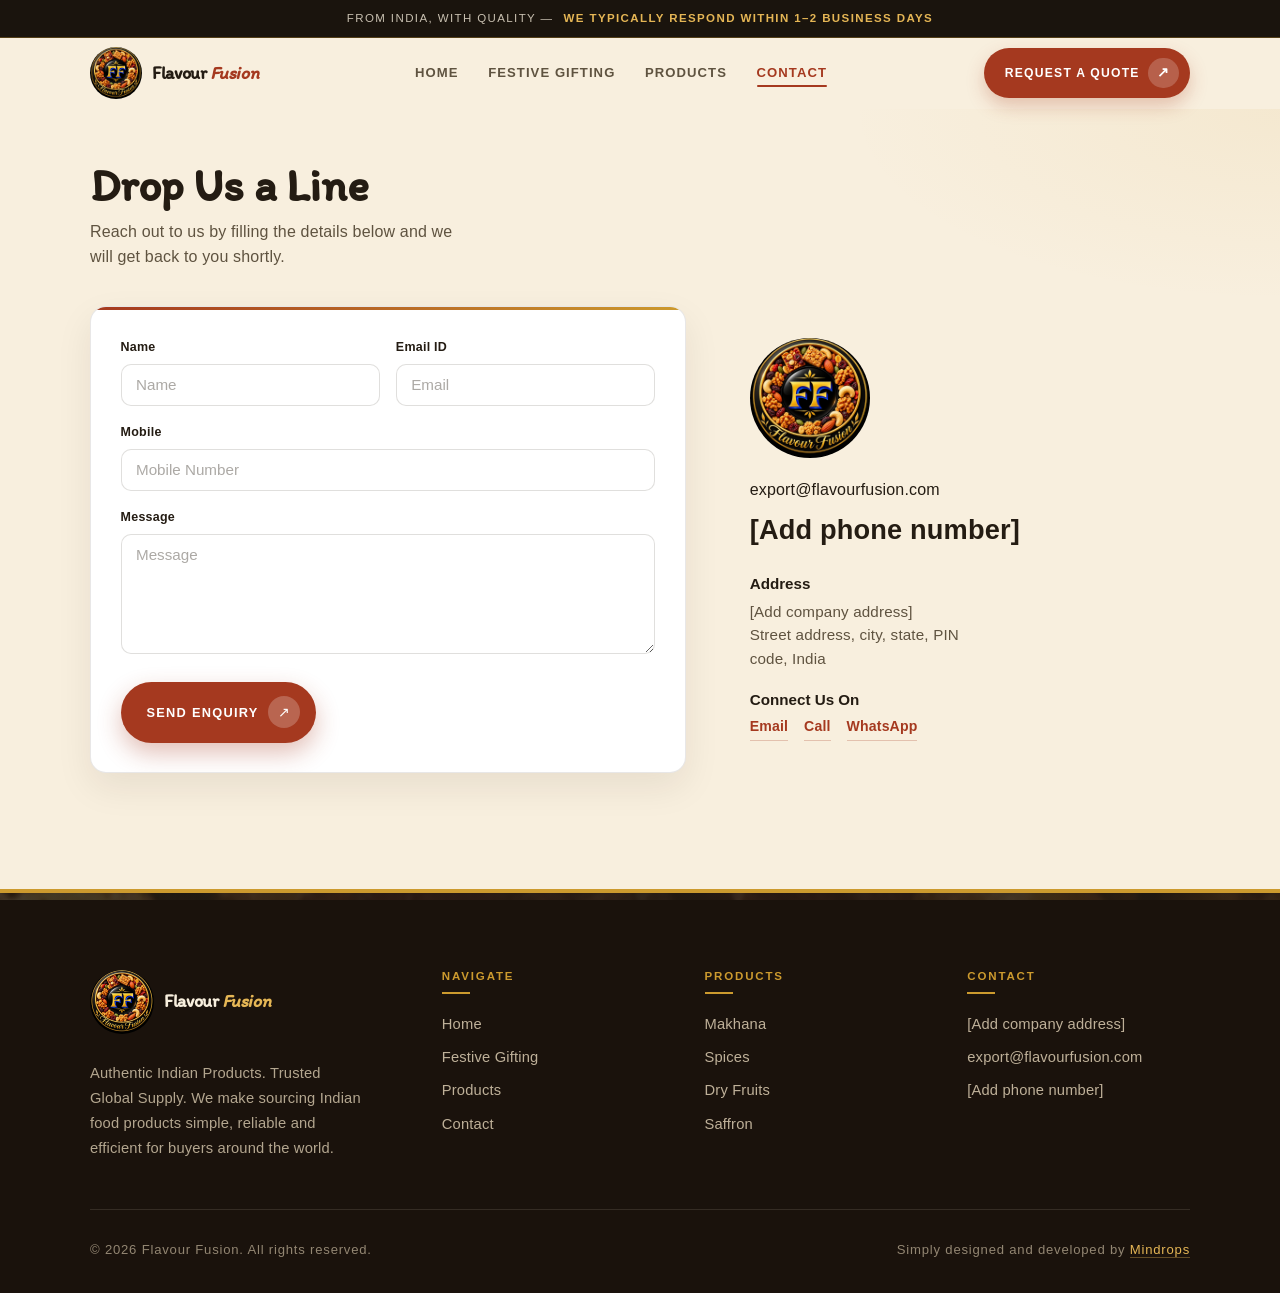
==== commit a24cc8f7: "Revamp contact page layout: update HTML structure for improved user interaction, enhance CSS for bet" ====
--- a/flavour-fussion-website/contact.html
+++ b/flavour-fussion-website/contact.html
@@ -38,93 +38,60 @@
 
 <main>
 
-  <section class="section page-intro page-intro--contact">
+  <section class="contact-view">
     <div class="wrap">
-      <div class="section-head section-head--page">
-        <span class="kicker">Get in Touch</span>
-        <h1 class="main-slider__title">Let's talk<br>sourcing, samples<br>or gifting</h1>
-        <p>Whether you're an importer looking for a new supply partner or planning a festive hamper order, tell us what you need and our export team will follow up.</p>
-      </div>
-    </div>
-  </section>
-
-  <section class="section--tight contact-form-section">
-    <div class="wrap contact-grid">
-
-      <div class="contact-info">
-        <div class="contact-card">
-          <h4>REGISTERED OFFICE</h4>
-          <p>[Add company address]</p>
-          <p class="muted">Street address, city, state, PIN code, India</p>
-        </div>
-        <div class="contact-card">
-          <h4>EXPORT ENQUIRIES</h4>
-          <a href="mailto:export@flavourfusion.com">export@flavourfusion.com</a>
-          <p class="muted">For pricing, MOQs and sample requests</p>
-        </div>
-        <div class="contact-card">
-          <h4>PHONE / WHATSAPP</h4>
-          <a href="tel:+910000000000">[Add phone number]</a>
-          <p class="muted">Mon–Sat, 10:00–18:00 IST</p>
-        </div>
-        <div class="contact-card">
-          <h4>FESTIVE &amp; CORPORATE GIFTING</h4>
-          <a href="mailto:gifting@flavourfusion.com">gifting@flavourfusion.com</a>
-          <p class="muted">For hamper design and bulk gifting orders</p>
-        </div>
+      <div class="contact-view__head">
+        <h1>Drop Us a Line</h1>
+        <p>Reach out to us by filling the details below and we will get back to you shortly.</p>
       </div>
 
-      <form class="enquiry" id="enquiry-form" novalidate>
-        <h3>Send an enquiry</h3>
+      <div class="contact-layout">
+        <form class="enquiry enquiry--panel" id="enquiry-form" novalidate>
+          <div class="field-row field-row--2">
+            <div class="field">
+              <label for="name">Name</label>
+              <input type="text" id="name" name="name" required autocomplete="name" placeholder="Name">
+            </div>
+            <div class="field">
+              <label for="email">Email ID</label>
+              <input type="email" id="email" name="email" required autocomplete="email" placeholder="Email">
+            </div>
+          </div>
 
-        <div class="field-row">
           <div class="field">
-            <label for="name">Full name *</label>
-            <input type="text" id="name" name="name" required autocomplete="name">
+            <label for="phone">Mobile</label>
+            <input type="tel" id="phone" name="phone" autocomplete="tel" placeholder="Mobile Number">
           </div>
+
           <div class="field">
-            <label for="company">Company name</label>
-            <input type="text" id="company" name="company" autocomplete="organization">
+            <label for="message">Message</label>
+            <textarea id="message" name="message" required placeholder="Message"></textarea>
           </div>
-        </div>
 
-        <div class="field-row">
-          <div class="field">
-            <label for="email">Email address *</label>
-            <input type="email" id="email" name="email" required autocomplete="email">
+          <button type="submit" class="btn btn-primary">Send Enquiry</button>
+          <div class="form-status" id="form-status" role="status"></div>
+        </form>
+
+        <aside class="contact-aside">
+          <img class="contact-aside__logo" src="assets/logo.jpg" alt="Flavour Fusion">
+          <a class="contact-aside__email" href="mailto:export@flavourfusion.com">export@flavourfusion.com</a>
+          <a class="contact-aside__phone" href="tel:+910000000000">[Add phone number]</a>
+
+          <div class="contact-aside__block">
+            <h4>Address</h4>
+            <p>[Add company address]<br>Street address, city, state, PIN code, India</p>
           </div>
-          <div class="field">
-            <label for="phone">Phone / WhatsApp</label>
-            <input type="tel" id="phone" name="phone" autocomplete="tel">
+
+          <div class="contact-aside__block">
+            <h4>Connect Us On</h4>
+            <div class="contact-aside__social">
+              <a href="mailto:export@flavourfusion.com" aria-label="Email">Email</a>
+              <a href="tel:+910000000000" aria-label="Phone">Call</a>
+              <a href="https://wa.me/910000000000" target="_blank" rel="noopener noreferrer" aria-label="WhatsApp">WhatsApp</a>
+            </div>
           </div>
-        </div>
-
-        <div class="field-row">
-          <div class="field">
-            <label for="country">Country</label>
-            <input type="text" id="country" name="country" autocomplete="country-name">
-          </div>
-          <div class="field">
-            <label for="interest">I'm enquiring about</label>
-            <select id="interest" name="interest">
-              <option value="export">Bulk export / wholesale</option>
-              <option value="gifting">Festive &amp; corporate gifting</option>
-              <option value="sample">Sample request</option>
-              <option value="other">Something else</option>
-            </select>
-          </div>
-        </div>
-
-        <div class="field">
-          <label for="message">Message *</label>
-          <textarea id="message" name="message" required placeholder="Products of interest, quantities, destination country, or hamper details..."></textarea>
-        </div>
-
-        <button type="submit" class="btn btn-primary">Send Enquiry</button>
-        <p class="form-note">Fields marked * are required. This form is a front-end demo — connect it to your email or CRM before going live (see documentation).</p>
-        <div class="form-status" id="form-status" role="status"></div>
-      </form>
-
+        </aside>
+      </div>
     </div>
   </section>
 
--- a/flavour-fussion-website/css/style.css
+++ b/flavour-fussion-website/css/style.css
@@ -418,23 +418,23 @@
   display: flex;
   align-items: center;
   justify-content: space-between;
-  padding-top: 0.85rem;
-  padding-bottom: 0.85rem;
-  gap: 1.25rem;
+  padding-top: 0.55rem;
+  padding-bottom: 0.55rem;
+  gap: 1rem;
   z-index: 1;
 }
 .logo {
   display: inline-flex;
   align-items: center;
-  gap: 0.85rem;
+  gap: 0.65rem;
   flex-shrink: 0;
   line-height: 1;
   text-decoration: none;
   color: inherit;
 }
 .logo img {
-  width: 96px;
-  height: 96px;
+  width: 52px;
+  height: 52px;
   display: block;
   object-fit: cover;
   object-position: center;
@@ -452,7 +452,7 @@
 .logo-text strong {
   font-family: var(--font-display);
   font-weight: 600;
-  font-size: clamp(1.2rem, 1.7vw, 1.42rem);
+  font-size: clamp(1.05rem, 1.4vw, 1.2rem);
   letter-spacing: -0.025em;
   line-height: 1.05;
   color: var(--ink);
@@ -464,8 +464,8 @@
   font-weight: 600;
 }
 .footer-brand .logo img {
-  width: 110px;
-  height: 110px;
+  width: 64px;
+  height: 64px;
 }
 .footer-brand .logo-text strong {
   color: var(--paper);
@@ -474,16 +474,16 @@
   color: var(--turmeric-soft);
 }
 .site-header.is-stuck .logo img {
-  width: 80px;
-  height: 80px;
+  width: 44px;
+  height: 44px;
 }
 .site-header.is-stuck .logo-text strong {
-  font-size: 1.15rem;
+  font-size: 1.05rem;
 }
 
 @media (max-width: 480px) {
-  .logo img { width: 72px; height: 72px; }
-  .logo-text strong { font-size: 1.05rem; }
+  .logo img { width: 44px; height: 44px; }
+  .logo-text strong { font-size: 0.98rem; }
 }
 
 .nav-links {
@@ -2613,137 +2613,193 @@
 }
 
 /* ============================================================
-   Contact page — cards + form
+   Contact page — form left + details right (one view)
    ============================================================ */
-.contact-grid {
+.contact-view {
+  position: relative;
+  overflow: hidden;
+  padding: clamp(2rem, 4vw, 3.25rem) 0 clamp(2.5rem, 5vw, 4rem);
+  background:
+    radial-gradient(720px 320px at 100% 0%, rgba(204, 154, 46, 0.08), transparent 60%),
+    var(--paper);
+  min-height: calc(100vh - 7.5rem);
+}
+.contact-view__head {
+  text-align: left;
+  margin-bottom: clamp(1.5rem, 3vw, 2.25rem);
+  max-width: 40rem;
+}
+.contact-view__head h1 {
+  font-family: var(--font-display);
+  font-size: clamp(2rem, 4vw, 2.85rem);
+  font-weight: 700;
+  color: var(--ink);
+  line-height: 1.1;
+  letter-spacing: 0;
+  text-transform: none;
+  margin: 0 0 0.55rem;
+}
+.contact-view__head p {
+  margin: 0;
+  font-family: var(--font-body);
+  font-size: 1rem;
+  line-height: 1.6;
+  color: var(--ink-muted);
+  max-width: 42ch;
+}
+
+.contact-layout {
   display: grid;
-  grid-template-columns: 0.9fr 1.1fr;
-  gap: clamp(2rem, 4vw, 3.5rem);
-}
-.contact-card {
-  background: var(--surface);
+  grid-template-columns: 1.15fr 0.85fr;
+  gap: clamp(2rem, 5vw, 4rem);
+  align-items: center;
+}
+
+form.enquiry,
+form.enquiry.enquiry--panel {
+  background: #fff;
   border: 1px solid var(--cream-line);
-  border-radius: var(--radius-m);
-  padding: 1.75rem 1.85rem;
-  margin-bottom: 1.2rem;
+  border-radius: 16px;
+  padding: clamp(1.35rem, 2.5vw, 1.85rem);
+  box-shadow: 0 14px 36px rgba(36, 28, 19, 0.08);
   position: relative;
   overflow: hidden;
-  box-shadow: var(--shadow-soft);
-  transition: transform 0.4s var(--ease-premium), box-shadow 0.4s ease, border-color 0.4s ease;
-}
-.contact-card::before {
-  content: "";
-  position: absolute;
-  top: 0; bottom: 0; left: 0;
-  width: 4px;
-  background: linear-gradient(180deg, var(--chilli), var(--turmeric));
-  transform: scaleY(0.3);
-  transform-origin: top;
-  opacity: 0.5;
-  transition: transform 0.5s var(--ease-premium), opacity 0.4s ease;
-}
-.contact-card:hover {
-  transform: translateX(6px);
-  box-shadow: var(--shadow-lift);
-  border-color: var(--gold-line);
-}
-.contact-card:hover::before {
-  transform: scaleY(1);
-  opacity: 1;
-}
-.contact-card h4 {
-  font-family: var(--font-body);
-  font-size: 0.72rem;
-  letter-spacing: 0.16em;
-  text-transform: uppercase;
-  color: var(--chilli);
-  margin-bottom: 0.7rem;
-  font-weight: 700;
-}
-.contact-card p,
-.contact-card a {
-  font-size: 1rem;
-  color: var(--ink);
-  line-height: 1.55;
-  font-weight: 500;
-}
-.contact-card a { transition: color 0.25s ease; }
-.contact-card a:hover { color: var(--chilli); }
-.contact-card .muted {
-  color: var(--ink-muted);
-  font-size: 0.88rem;
-  margin-top: 0.4rem;
-  font-weight: 400;
-}
-
-form.enquiry {
-  background: var(--surface);
-  border: 1px solid var(--cream-line);
-  border-radius: var(--radius-l);
-  padding: clamp(1.8rem, 3vw, 2.8rem);
-  box-shadow: var(--shadow-lift);
-  position: relative;
-  overflow: hidden;
+  max-width: 100%;
 }
 form.enquiry::before {
   content: "";
   position: absolute;
   top: 0; left: 0; right: 0;
-  height: 4px;
+  height: 3px;
   background: linear-gradient(90deg, var(--chilli), var(--turmeric));
 }
-form.enquiry h3 {
-  font-size: 1.5rem;
-  margin-bottom: 0.4rem;
-  letter-spacing: -0.015em;
-}
-form.enquiry h3 + .form-note,
-form.enquiry > p:first-of-type {
-  font-size: 0.9rem;
-  color: var(--ink-muted);
-  margin-bottom: 1.5rem;
-}
-.field { margin-bottom: 1.25rem; }
+form.enquiry h3 { display: none; }
+
+.field { margin-bottom: 1rem; }
 .field label {
   display: block;
   font-family: var(--font-body);
-  font-size: 0.7rem;
-  font-weight: 700;
-  letter-spacing: 0.12em;
-  text-transform: uppercase;
-  margin-bottom: 0.45rem;
-  color: var(--ink-muted);
+  font-size: 0.78rem;
+  font-weight: 600;
+  letter-spacing: 0.02em;
+  text-transform: none;
+  margin-bottom: 0.4rem;
+  color: var(--ink);
 }
 .field input,
 .field select,
 .field textarea {
   width: 100%;
-  padding: 0.8rem 0.95rem;
-  border: 1.5px solid var(--cream-line);
-  border-radius: var(--radius-s);
-  background: var(--surface-warm);
+  padding: 0.7rem 0.9rem;
+  border: 1.5px solid rgba(36, 28, 19, 0.14);
+  border-radius: 10px;
+  background: #fff;
   font-family: var(--font-body);
   font-size: 0.95rem;
   color: var(--ink);
-  transition: border-color 0.3s ease, box-shadow 0.3s ease, background 0.3s ease;
+  transition: border-color 0.3s ease, box-shadow 0.3s ease;
+}
+.field input::placeholder,
+.field textarea::placeholder {
+  color: rgba(36, 28, 19, 0.38);
 }
 .field input:focus,
 .field select:focus,
 .field textarea:focus {
   border-color: var(--chilli);
-  background: var(--surface);
-  box-shadow: 0 0 0 3px rgba(165, 57, 31, 0.12);
-  transform: none;
+  background: #fff;
+  box-shadow: 0 0 0 3px rgba(165, 57, 31, 0.1);
   outline: none;
 }
-.field textarea { resize: vertical; min-height: 130px; }
-.field-row { display: grid; grid-template-columns: 1fr 1fr; gap: 1.2rem; }
-.form-note { font-size: 0.82rem; color: var(--ink-muted); margin-top: 0.8rem; }
+.field textarea {
+  resize: vertical;
+  min-height: 120px;
+  height: 120px;
+}
+.field-row {
+  display: grid;
+  grid-template-columns: 1fr 1fr;
+  gap: 1rem;
+}
+.field-row--2 { grid-template-columns: 1fr 1fr; }
+.enquiry--panel .btn {
+  margin-top: 0.25rem;
+}
+
+.contact-aside {
+  display: flex;
+  flex-direction: column;
+  align-items: flex-start;
+  gap: 0.65rem;
+  padding: 0.5rem 0;
+}
+.contact-aside__logo {
+  width: 120px;
+  height: 120px;
+  object-fit: cover;
+  border-radius: 50%;
+  margin-bottom: 0.5rem;
+}
+.contact-aside__email {
+  font-family: var(--font-body);
+  font-size: 1rem;
+  color: var(--ink);
+  font-weight: 500;
+  word-break: break-word;
+}
+.contact-aside__email:hover { color: var(--chilli); }
+.contact-aside__phone {
+  font-family: var(--font-body);
+  font-size: clamp(1.35rem, 2.4vw, 1.7rem);
+  font-weight: 700;
+  color: var(--ink);
+  line-height: 1.2;
+  margin-bottom: 0.5rem;
+}
+.contact-aside__phone:hover { color: var(--chilli); }
+.contact-aside__block {
+  margin-top: 0.65rem;
+}
+.contact-aside__block h4 {
+  font-family: var(--font-body);
+  font-size: 0.95rem;
+  font-weight: 700;
+  color: var(--ink);
+  margin: 0 0 0.45rem;
+  letter-spacing: 0;
+  text-transform: none;
+}
+.contact-aside__block p {
+  margin: 0;
+  font-family: var(--font-body);
+  font-size: 0.95rem;
+  line-height: 1.55;
+  color: var(--ink-muted);
+  max-width: 28ch;
+}
+.contact-aside__social {
+  display: flex;
+  flex-wrap: wrap;
+  gap: 0.65rem 1rem;
+}
+.contact-aside__social a {
+  font-family: var(--font-body);
+  font-size: 0.88rem;
+  font-weight: 600;
+  color: var(--chilli);
+  border-bottom: 1px solid rgba(165, 57, 31, 0.25);
+  padding-bottom: 1px;
+}
+.contact-aside__social a:hover {
+  color: var(--chilli-dark);
+  border-bottom-color: var(--chilli-dark);
+}
+
 .form-status {
-  margin-top: 1.1rem;
-  padding: 1rem 1.2rem;
+  margin-top: 0.85rem;
+  padding: 0.75rem 1rem;
   border-radius: var(--radius-s);
-  font-size: 0.92rem;
+  font-size: 0.88rem;
   display: none;
   font-weight: 500;
 }
@@ -2763,38 +2819,44 @@
 }
 
 @media (max-width: 860px) {
-  .contact-grid { grid-template-columns: 1fr; }
-  .field-row { grid-template-columns: 1fr; }
+  .contact-view { min-height: 0; }
+  .contact-layout {
+    grid-template-columns: 1fr;
+    gap: 2rem;
+  }
+  .contact-aside {
+    align-items: center;
+    text-align: center;
+  }
+  .contact-aside__block p { max-width: none; }
+  .contact-aside__social { justify-content: center; }
+}
+@media (max-width: 560px) {
+  .field-row,
+  .field-row--2 { grid-template-columns: 1fr; }
 }
 
 /* ============================================================
-   Footer — dark, structured
+   Footer — image background (same approach as stats-banner)
    ============================================================ */
 .site-footer {
-  background: var(--ink);
+  position: relative;
+  overflow: hidden;
   color: var(--paper);
   padding: clamp(4rem, 6vw, 5.5rem) 0 2rem;
   border-top: 4px solid var(--turmeric);
-  position: relative;
-  overflow: hidden;
-}
-.site-footer::before {
-  content: "";
-  position: absolute;
-  top: -180px; right: -120px;
-  width: 380px; height: 380px;
-  border-radius: 50%;
-  background: radial-gradient(circle, rgba(204, 154, 46, 0.14), transparent 70%);
-  pointer-events: none;
-}
+  background-color: #1a120c;
+  background-image:
+    linear-gradient(180deg, rgba(26, 18, 12, 0.78), rgba(36, 28, 19, 0.86)),
+    url("../assets/hero/slide-2.jpg");
+  background-position: center center;
+  background-size: cover;
+  background-repeat: no-repeat;
+  background-attachment: fixed;
+}
+.site-footer::before,
 .site-footer::after {
-  content: "";
-  position: absolute;
-  bottom: -100px; left: -80px;
-  width: 280px; height: 280px;
-  border-radius: 50%;
-  background: radial-gradient(circle, rgba(165, 57, 31, 0.16), transparent 70%);
-  pointer-events: none;
+  display: none;
 }
 .site-footer .wrap { position: relative; z-index: 1; }
 .footer-grid {
@@ -2866,6 +2928,9 @@
   border-bottom-color: var(--turmeric);
 }
 
+@media (max-width: 900px) {
+  .site-footer { background-attachment: scroll; }
+}
 @media (max-width: 780px) { .footer-grid { grid-template-columns: 1fr 1fr; } }
 @media (max-width: 500px) { .footer-grid { grid-template-columns: 1fr; } }
 
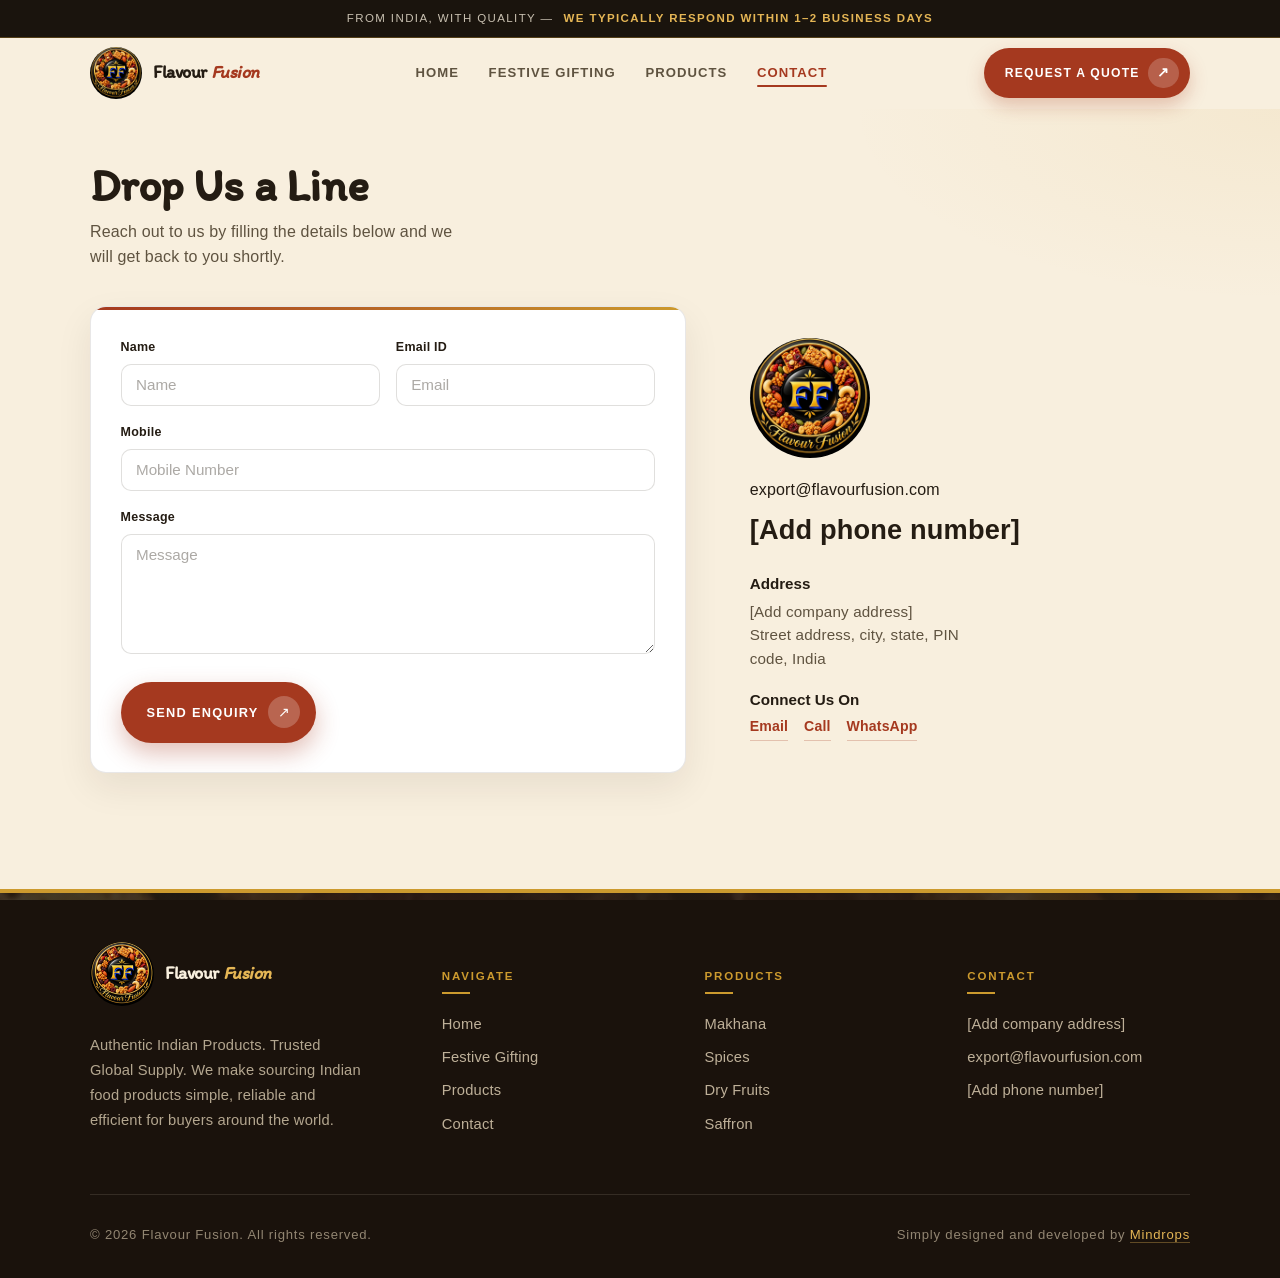
==== commit b82012c4: "Update logo styling across multiple pages: enhance logo presentation by adding a new accent class fo" ====
--- a/flavour-fussion-website/contact.html
+++ b/flavour-fussion-website/contact.html
@@ -22,7 +22,7 @@
 
 <header class="site-header">
   <nav class="nav wrap">
-    <a href="index.html" class="logo" aria-label="Flavour Fusion"><img src="assets/logo.jpg" alt="Flavour Fusion"><span class="logo-text"><strong>Flavour <span>Fusion</span></strong></span></a>
+    <a href="index.html" class="logo" aria-label="Flavour Fusion"><img src="assets/logo.jpg" alt="Flavour Fusion"><span class="logo-text"><strong>Flavour <span class="logo-accent">Fusion</span></strong></span></a>
     <button class="nav-toggle" aria-label="Toggle menu" aria-expanded="false">
       <span></span><span></span><span></span>
     </button>
@@ -101,7 +101,7 @@
   <div class="wrap">
     <div class="footer-grid">
       <div class="footer-brand">
-        <a href="index.html" class="logo" aria-label="Flavour Fusion"><img src="assets/logo.jpg" alt="Flavour Fusion"><span class="logo-text"><strong>Flavour <span>Fusion</span></strong></span></a>
+        <a href="index.html" class="logo" aria-label="Flavour Fusion"><img src="assets/logo.jpg" alt="Flavour Fusion"><span class="logo-text"><strong>Flavour <span class="logo-accent">Fusion</span></strong></span></a>
         <p>Authentic Indian Products. Trusted Global Supply. We make sourcing Indian food products simple, reliable and efficient for buyers around the world.</p>
       </div>
       <div class="footer-col">
--- a/flavour-fussion-website/css/style.css
+++ b/flavour-fussion-website/css/style.css
@@ -426,7 +426,7 @@
 .logo {
   display: inline-flex;
   align-items: center;
-  gap: 0.65rem;
+  gap: 0.7rem;
   flex-shrink: 0;
   line-height: 1;
   text-decoration: none;
@@ -446,19 +446,23 @@
 }
 .logo-text {
   display: flex;
-  flex-direction: column;
+  align-items: center;
   min-width: 0;
+  line-height: 1;
+  /* Optical nudge: Itim metrics sit slightly low next to the mark */
+  transform: translateY(-0.08em);
 }
 .logo-text strong {
   font-family: var(--font-display);
   font-weight: 600;
-  font-size: clamp(1.05rem, 1.4vw, 1.2rem);
+  font-size: clamp(1.05rem, 1.4vw, 1.22rem);
   letter-spacing: -0.025em;
-  line-height: 1.05;
+  line-height: 1;
   color: var(--ink);
   white-space: nowrap;
 }
-.logo-text strong span {
+.logo-text strong span,
+.logo-text .logo-accent {
   color: var(--chilli);
   font-style: italic;
   font-weight: 600;
@@ -470,7 +474,8 @@
 .footer-brand .logo-text strong {
   color: var(--paper);
 }
-.footer-brand .logo-text strong span {
+.footer-brand .logo-text strong span,
+.footer-brand .logo-text .logo-accent {
   color: var(--turmeric-soft);
 }
 .site-header.is-stuck .logo img {
@@ -1057,14 +1062,136 @@
 }
 
 /* ============================================================
-   Gifting hero (rose theme)
+   Gifting hero (rose theme) + starting section (about-flavour layout)
    ============================================================ */
+.gifting-page .gift-start.section {
+  padding-top: clamp(1.5rem, 3vw, 2.5rem);
+  padding-bottom: clamp(2.5rem, 5vw, 4rem);
+}
+.gifting-page .gift-start.about-flavour {
+  background: var(--rose);
+  background-image:
+    radial-gradient(800px 320px at 0% 0%, rgba(255, 255, 255, 0.35), transparent 65%),
+    radial-gradient(640px 280px at 100% 90%, rgba(204, 154, 46, 0.12), transparent 60%);
+}
+.gifting-page .gift-start .about-flavour__grid {
+  align-items: stretch;
+  gap: clamp(1.75rem, 4vw, 3.25rem);
+}
+.gifting-page .gift-start .about-flavour__visual {
+  min-height: 0;
+  height: 100%;
+  padding: 0.35rem 1rem 1.75rem 0.25rem;
+}
+.gifting-page .gift-start .about-flavour__main,
+.gifting-page .gift-start .about-flavour__secondary {
+  background: rgba(255, 251, 245, 0.55);
+}
+.gifting-page .gift-start .about-flavour__main {
+  width: 78%;
+  aspect-ratio: auto;
+  height: 100%;
+  max-height: 100%;
+  min-height: 260px;
+}
+.gifting-page .gift-start .about-flavour__main img,
+.gifting-page .gift-start .about-flavour__secondary img {
+  object-fit: contain;
+  padding: 0.55rem;
+}
+.gifting-page .gift-start .about-flavour__secondary {
+  width: min(38%, 150px);
+  bottom: 10%;
+  border-width: 4px;
+}
+.gifting-page .gift-start .about-flavour__badge {
+  width: 96px;
+  height: 96px;
+  right: 4%;
+  bottom: 2%;
+  padding: 0.55rem;
+}
+.gifting-page .gift-start .about-flavour__badge strong {
+  font-size: 0.95rem;
+}
+.gifting-page .gift-start .about-flavour__badge span {
+  font-size: 0.52rem;
+}
+.gifting-page .gift-start .about-flavour__frame {
+  width: 68%;
+  top: 8%;
+}
+.gifting-page .gift-start .about-flavour__shape--a {
+  width: 150px;
+  height: 150px;
+}
+.gifting-page .gift-start .about-flavour__shape--b {
+  width: 110px;
+  height: 110px;
+}
+.gifting-page .gift-start .about-flavour__shape--c {
+  width: 64px;
+  height: 64px;
+}
+.gifting-page .gift-start .about-flavour__copy {
+  display: flex;
+  flex-direction: column;
+  justify-content: center;
+}
+.gifting-page .gift-start .about-flavour__copy .main-slider__title {
+  font-size: clamp(1.7rem, 3.2vw, 2.45rem);
+  max-width: 14ch;
+  line-height: 1.05;
+}
+.gifting-page .gift-start .about-flavour__lede {
+  margin: 0.9rem 0 1.15rem;
+  font-size: 0.95rem;
+  line-height: 1.65;
+}
+.gifting-page .gift-start .occasion-row {
+  margin: 0.15rem 0 1.15rem;
+}
+.gifting-page .gift-start .about-flavour__features {
+  margin-bottom: 0.85rem;
+  gap: 0.75rem;
+}
+.gifting-page .gift-start .about-feature {
+  padding: 0.85rem 1rem;
+}
+.gifting-page .gift-start .about-feature__icon {
+  width: 40px;
+  height: 40px;
+  font-size: 0.95rem;
+}
+.gifting-page .gift-start .about-feature h3 {
+  font-size: 0.98rem;
+  margin-bottom: 0.2rem;
+}
+.gifting-page .gift-start .about-feature p {
+  font-size: 0.85rem;
+  line-height: 1.45;
+}
+
+@media (max-width: 960px) {
+  .gifting-page .gift-start .about-flavour__visual {
+    min-height: 340px;
+    height: auto;
+    max-height: 380px;
+  }
+  .gifting-page .gift-start .about-flavour__main {
+    min-height: 240px;
+    height: auto;
+    aspect-ratio: 1 / 1.05;
+    max-height: 300px;
+  }
+}
+
 .section--rose .gift-hero {
   display: grid;
-  grid-template-columns: 1fr 1fr;
-  gap: clamp(2rem, 5vw, 4rem);
+  grid-template-columns: 1.1fr 0.9fr;
+  gap: clamp(1.5rem, 4vw, 3rem);
   align-items: center;
-  padding: clamp(3rem, 6vw, 5rem) 0;
+  padding: clamp(1.25rem, 2.5vw, 2rem) 0 0;
   position: relative;
 }
 .gift-hero .hero-copy {
@@ -1074,32 +1201,49 @@
 .gift-hero .hero-copy .kicker::before { background: var(--turmeric); }
 .gift-hero .hero-copy h1 {
   color: var(--ink);
-  font-size: clamp(2.3rem, 4.6vw, 3.6rem);
-  max-width: 12ch;
+  font-size: clamp(1.85rem, 3.6vw, 2.75rem);
+  max-width: 16ch;
   font-optical-sizing: auto;
   font-weight: 700;
   text-transform: uppercase;
-  letter-spacing: 0.045em;
-  line-height: 0.98;
+  letter-spacing: 0.04em;
+  line-height: 1.05;
 }
 .gift-hero .hero-copy p.lede {
   color: var(--ink-muted);
-  margin-top: 1.25rem;
-  font-size: 1.02rem;
+  margin-top: 1rem;
+  font-size: 0.98rem;
   max-width: 44ch;
-  line-height: 1.75;
-}
-.gift-hero > img {
+  line-height: 1.65;
+}
+.gift-hero > img,
+.gift-hero .gift-media {
+  margin: 0;
+  justify-self: center;
+}
+.gift-hero > img,
+.gift-hero .gift-media img {
+  display: block;
+  width: 100%;
+  max-width: 340px;
+  max-height: 340px;
+  margin-inline: auto;
+  object-fit: contain;
   border-radius: var(--radius-l);
-  border: 3px solid var(--surface);
-  box-shadow: var(--shadow-hero);
-  width: 100%;
-  object-fit: cover;
+  border: none;
+  box-shadow: var(--shadow-soft);
+  background: transparent;
 }
 
 @media (max-width: 860px) {
   .section--rose .gift-hero { grid-template-columns: 1fr; }
+  .gift-hero .gift-media,
   .gift-hero > img { order: -1; }
+  .gift-hero .gift-media img,
+  .gift-hero > img {
+    max-width: 260px;
+    max-height: 260px;
+  }
 }
 
 /* ============================================================
@@ -2210,93 +2354,156 @@
 }
 
 /* ============================================================
-   Gifting page — gift options + occasion pills
+   Gifting page — compact images, options, occasions
    ============================================================ */
+.gifting-page .gift-section {
+  padding: clamp(2.5rem, 4.5vw, 3.75rem) 0;
+}
+.gifting-page .gift-section--cta {
+  padding-top: clamp(2rem, 3.5vw, 3rem);
+  padding-bottom: clamp(2rem, 3.5vw, 3rem);
+}
+.gifting-page .section-head {
+  margin-bottom: 1.75rem;
+}
+.gifting-page .section-head--center {
+  margin-left: auto;
+  margin-right: auto;
+  text-align: center;
+}
+.gifting-page .section-head--center .main-slider__title {
+  max-width: 18ch;
+  margin-inline: auto;
+  font-size: clamp(1.65rem, 3vw, 2.35rem);
+}
+
+.showcase--gift {
+  grid-template-columns: 0.85fr 1.15fr;
+  gap: clamp(1.5rem, 3.5vw, 2.75rem);
+}
+.showcase--gift-reverse {
+  grid-template-columns: 1.15fr 0.85fr;
+}
+.showcase--gift .gift-media {
+  margin: 0;
+  justify-self: center;
+}
+.showcase--gift .gift-media img {
+  display: block;
+  width: 100%;
+  max-width: 300px;
+  max-height: 300px;
+  margin-inline: auto;
+  object-fit: contain;
+  border: none;
+  border-radius: var(--radius-m);
+  box-shadow: var(--shadow-soft);
+  background: transparent;
+}
+.gift-jar-pair {
+  display: flex;
+  align-items: center;
+  justify-content: center;
+  gap: 0.75rem;
+  flex-wrap: wrap;
+}
+.gift-media--jar img {
+  max-width: 150px !important;
+  max-height: 220px !important;
+}
+
 .gift-options {
   display: grid;
   grid-template-columns: repeat(3, 1fr);
-  gap: 1.75rem;
+  gap: 1rem;
 }
 .gift-option {
   background: var(--surface);
-  border-radius: var(--radius-l);
-  padding: 2rem 1.85rem;
+  border-radius: var(--radius-m);
+  padding: 1.25rem 1.2rem;
   border: 1px solid var(--cream-line);
   box-shadow: var(--shadow-soft);
   position: relative;
   overflow: hidden;
-  transition: transform 0.4s var(--ease-premium), box-shadow 0.4s ease, border-color 0.4s ease;
+  transition: transform 0.35s var(--ease-premium), box-shadow 0.35s ease, border-color 0.35s ease;
 }
 .gift-option::before {
   content: "";
   position: absolute;
-  top: 1.5rem; right: 1.5rem;
-  width: 32px; height: 32px;
-  border-radius: 50%;
-  border: 1px dashed var(--gold-line);
-  background: url("data:image/svg+xml;utf8,<svg xmlns='http://www.w3.org/2000/svg' viewBox='0 0 24 24' fill='none' stroke='%23CC9A2E' stroke-width='2' stroke-linecap='round' stroke-linejoin='round'><path d='M7 17L17 7M17 7H8M17 7v9'/></svg>") center/16px no-repeat;
-  transition: transform 0.4s var(--ease-premium), background-color 0.3s ease;
-}
-.gift-option::after {
-  content: "";
-  position: absolute;
-  right: -60px; bottom: -60px;
-  width: 160px; height: 160px;
-  border-radius: 50%;
-  background: radial-gradient(circle, rgba(204, 154, 46, 0.16), transparent 70%);
-  transform: scale(0);
-  transition: transform 0.6s var(--ease-premium);
-  pointer-events: none;
-}
+  top: 0; left: 0; right: 0;
+  height: 3px;
+  background: linear-gradient(90deg, var(--chilli), var(--turmeric));
+}
+.gift-option::after { display: none; }
 .gift-option h4 {
-  font-size: 1.1rem;
-  margin-bottom: 0.6rem;
+  font-family: var(--font-display);
+  font-size: 1.05rem;
+  margin: 0 0 0.4rem;
   color: var(--ink);
-  padding-right: 3rem;
-  transition: color 0.3s ease;
-}
-.gift-option p { font-size: 0.94rem; color: var(--ink-muted); line-height: 1.65; }
+  letter-spacing: 0;
+  text-transform: none;
+  font-weight: 600;
+  padding-right: 0;
+}
+.gift-option p {
+  font-size: 0.88rem;
+  color: var(--ink-muted);
+  line-height: 1.55;
+  margin: 0;
+}
 .gift-option:hover {
-  transform: translateY(-6px);
+  transform: translateY(-4px);
   box-shadow: var(--shadow-lift);
   border-color: var(--gold-line);
 }
-.gift-option:hover::before { transform: rotate(45deg); }
-.gift-option:hover::after { transform: scale(1); }
 .gift-option:hover h4 { color: var(--chilli); }
-
-@media (max-width: 960px) { .gift-options { grid-template-columns: repeat(2, 1fr); } }
-@media (max-width: 620px) { .gift-options { grid-template-columns: 1fr; } }
 
 .occasion-row {
   display: flex;
   flex-wrap: wrap;
-  gap: 0.7rem;
-  margin-top: 1.8rem;
+  gap: 0.45rem;
+  margin: 1.15rem 0 1.35rem;
 }
 .occasion-pill {
-  border: 1px solid rgba(165, 57, 31, 0.25);
+  display: inline-flex;
+  align-items: center;
+  padding: 0.35rem 0.75rem;
   border-radius: var(--radius-pill);
-  padding: 0.6rem 1.35rem;
-  font-size: 0.82rem;
+  background: rgba(255, 251, 245, 0.85);
+  border: 1px solid rgba(165, 57, 31, 0.18);
+  color: var(--ink);
+  font-size: 0.72rem;
   font-weight: 600;
-  letter-spacing: 0.06em;
+  letter-spacing: 0.04em;
   text-transform: uppercase;
-  background: var(--surface);
-  color: var(--ink);
-  transition:
-    transform 0.35s var(--ease-out-back),
-    background 0.35s ease,
-    color 0.35s ease,
-    border-color 0.35s ease,
-    box-shadow 0.35s ease;
+  transition: border-color 0.25s ease, color 0.25s ease;
 }
 .occasion-pill:hover {
-  background: var(--chilli);
-  color: #fff;
   border-color: var(--chilli);
-  transform: translateY(-3px) scale(1.03);
-  box-shadow: 0 10px 22px rgba(165, 57, 31, 0.35);
+  color: var(--chilli);
+  background: rgba(255, 251, 245, 0.95);
+  transform: none;
+  box-shadow: none;
+}
+
+@media (max-width: 960px) {
+  .gift-options { grid-template-columns: repeat(2, 1fr); }
+}
+@media (max-width: 860px) {
+  .showcase--gift,
+  .showcase--gift-reverse { grid-template-columns: 1fr; }
+  .showcase--gift .gift-media { order: -1; }
+  .showcase--gift .gift-media img {
+    max-width: 240px;
+    max-height: 240px;
+  }
+  .gift-media--jar img {
+    max-width: 120px !important;
+    max-height: 180px !important;
+  }
+}
+@media (max-width: 620px) {
+  .gift-options { grid-template-columns: 1fr; }
 }
 
 /* ============================================================
@@ -2865,6 +3072,9 @@
   gap: 2.5rem;
   padding-bottom: 3rem;
   border-bottom: 1px solid rgba(245, 230, 200, 0.12);
+}
+.footer-brand {
+  margin-top: -1.75rem;
 }
 .footer-brand .logo img { filter: none; }
 .footer-brand p {
@@ -3156,6 +3366,7 @@
 .js form.enquiry,
 .js .showcase > img,
 .js .gift-hero > img,
+.js .gift-media img,
 .js .about-collage,
 .js .about-copy,
 .js .about-flavour__main,
@@ -3181,6 +3392,7 @@
 .js .about-flavour__secondary.is-revealed { animation-name: ff-in-right; }
 .js .cta-banner.is-revealed,
 .js .gift-hero > img.is-revealed,
+.js .gift-media img.is-revealed,
 .js .experience-badge.is-revealed,
 .js .about-flavour__badge.is-revealed { animation-name: ff-in-zoom; }
 .js .occasion-pill.is-revealed { animation-name: ff-in-pop; }
@@ -3205,7 +3417,8 @@
 
 /* Image mask reveal — now merged into standard reveal path */
 .js .showcase > img.is-revealed,
-.js .gift-hero > img.is-revealed {
+.js .gift-hero > img.is-revealed,
+.js .gift-media img.is-revealed {
   animation: ff-mask-reveal 1.1s var(--ease-premium) both;
 }
 
@@ -3288,6 +3501,7 @@
   .js form.enquiry,
   .js .showcase > img,
   .js .gift-hero > img,
+  .js .gift-media img,
   .js .about-collage,
   .js .about-copy,
   .js .about-flavour__main,
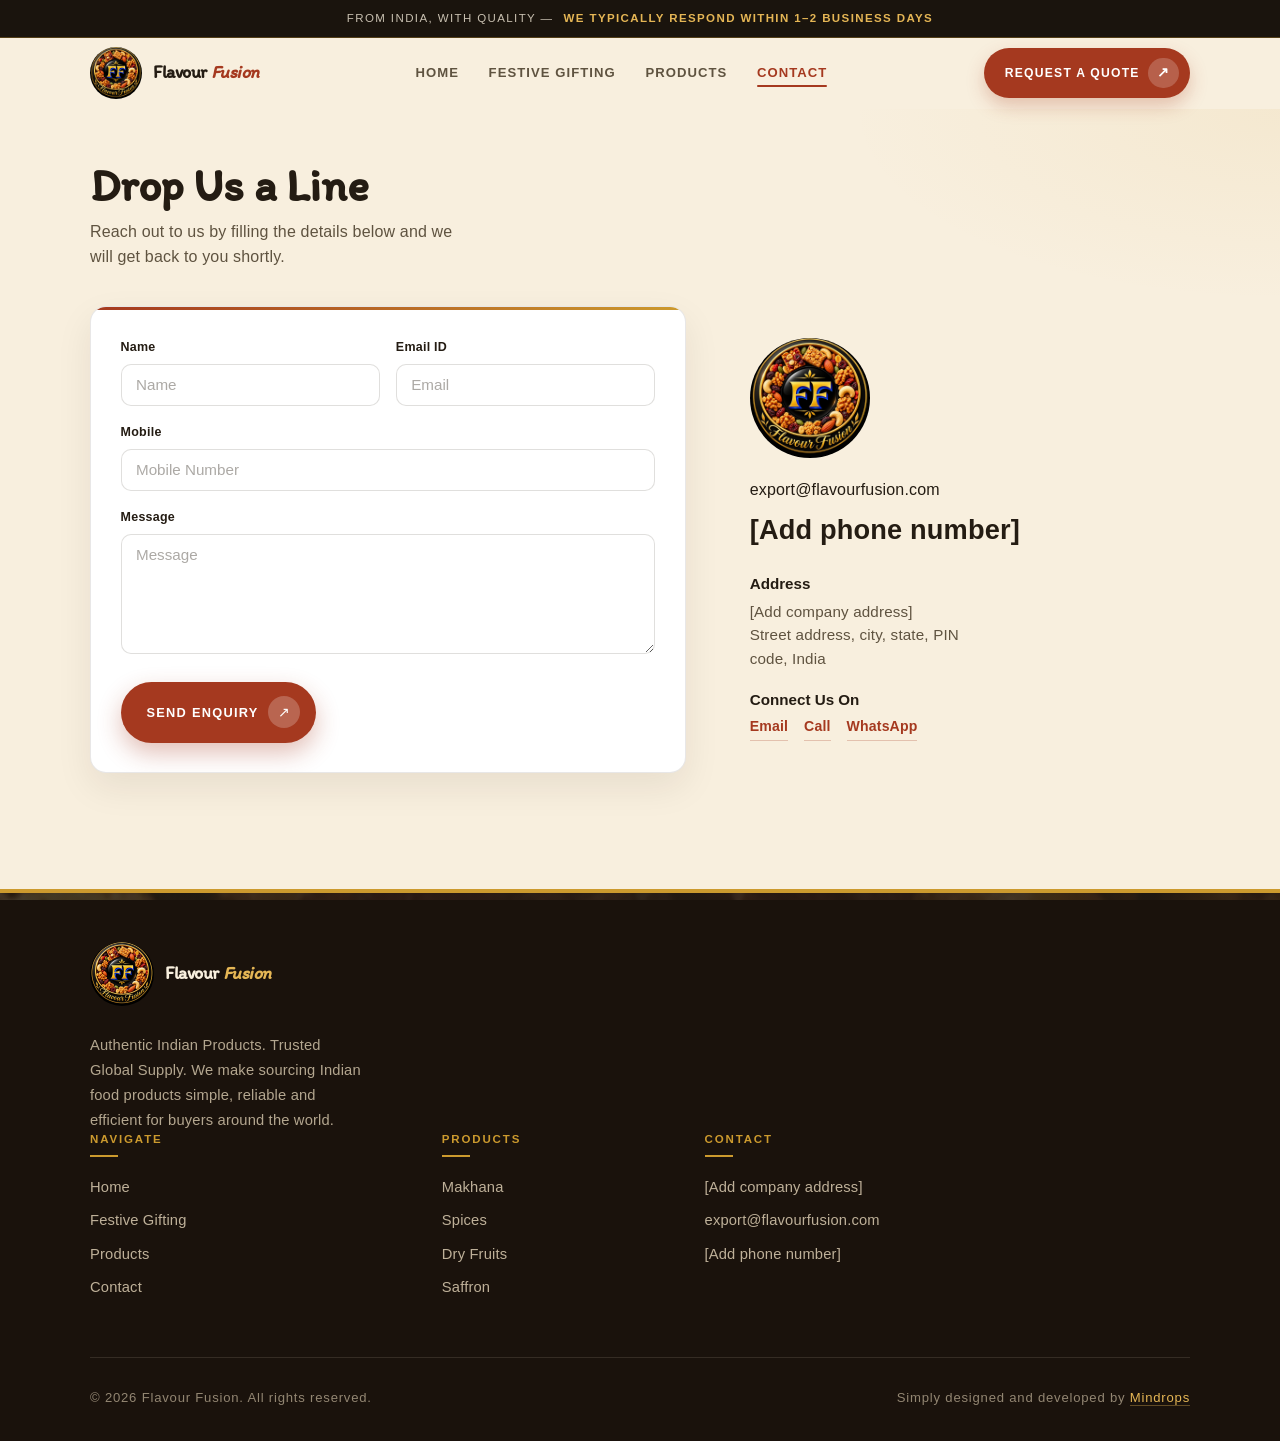
==== commit 7195db7f: "Refactor footer structure across multiple pages: streamline HTML by consolidating footer brand eleme" ====
--- a/flavour-fussion-website/contact.html
+++ b/flavour-fussion-website/contact.html
@@ -99,11 +99,11 @@
 
 <footer class="site-footer">
   <div class="wrap">
+    <div class="footer-brand">
+      <a href="index.html" class="logo" aria-label="Flavour Fusion"><img src="assets/logo.jpg" alt="Flavour Fusion"><span class="logo-text"><strong>Flavour <span class="logo-accent">Fusion</span></strong></span></a>
+      <p>Authentic Indian Products. Trusted Global Supply. We make sourcing Indian food products simple, reliable and efficient for buyers around the world.</p>
+    </div>
     <div class="footer-grid">
-      <div class="footer-brand">
-        <a href="index.html" class="logo" aria-label="Flavour Fusion"><img src="assets/logo.jpg" alt="Flavour Fusion"><span class="logo-text"><strong>Flavour <span class="logo-accent">Fusion</span></strong></span></a>
-        <p>Authentic Indian Products. Trusted Global Supply. We make sourcing Indian food products simple, reliable and efficient for buyers around the world.</p>
-      </div>
       <div class="footer-col">
         <h5>Navigate</h5>
         <a href="index.html">Home</a>
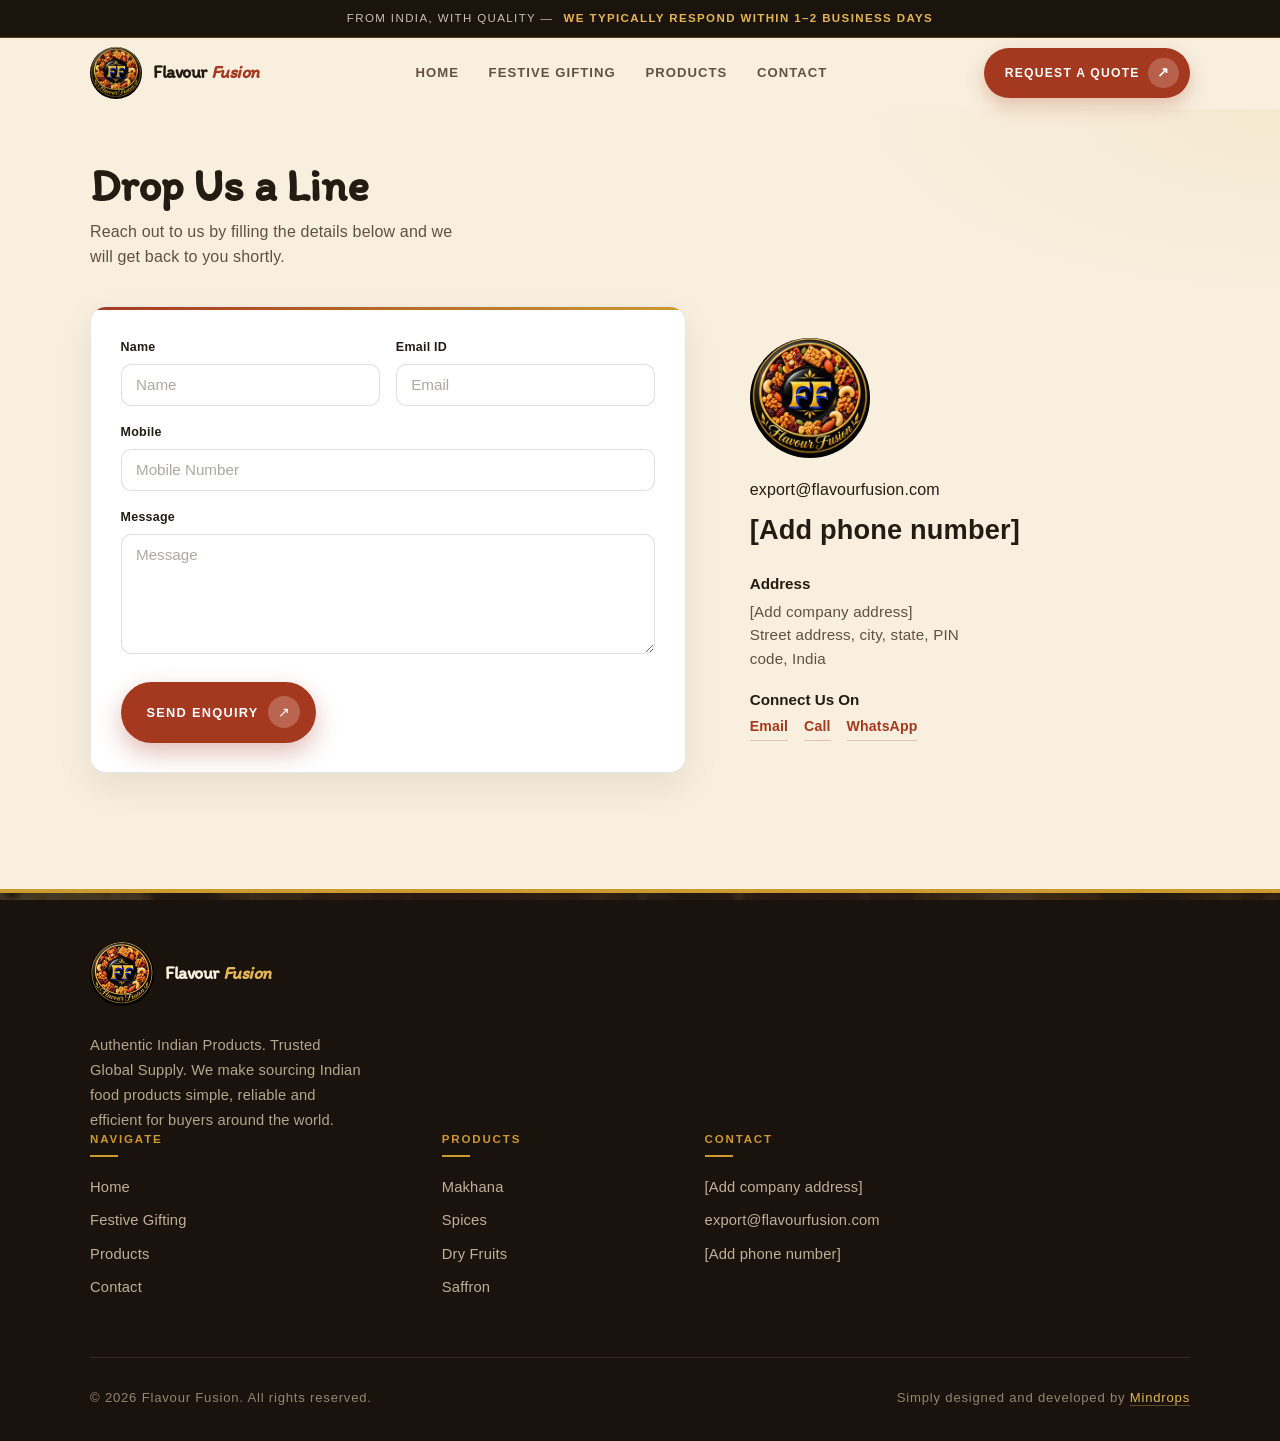
==== commit 80ccdd33: "Enhance navigation across multiple pages: add 'Request a Quote' button for improved user engagement " ====
--- a/flavour-fussion-website/contact.html
+++ b/flavour-fussion-website/contact.html
@@ -30,7 +30,8 @@
       <li><a href="index.html">Home</a></li>
       <li><a href="gifting.html">Festive Gifting</a></li>
       <li><a href="products.html">Products</a></li>
-      <li><a href="contact.html" aria-current="page">Contact</a></li>
+      <li><a href="contact.html">Contact</a></li>
+      <li class="nav-mobile-cta"><a href="contact.html">Request a Quote</a></li>
     </ul>
     <a href="contact.html" class="nav-cta">Request a Quote</a>
   </nav>
--- a/flavour-fussion-website/css/style.css
+++ b/flavour-fussion-website/css/style.css
@@ -499,6 +499,7 @@
   letter-spacing: 0.08em;
   text-transform: uppercase;
 }
+.nav-mobile-cta { display: none; }
 .nav-links a {
   position: relative;
   padding: 0.35rem 0;
@@ -1009,21 +1010,29 @@
 
 @media (max-width: 860px) {
   .hero.hero-slider {
-    --hero-h: clamp(540px, 75vh, 700px);
+    --hero-h: min(70vh, 560px);
     --hero-features-h: 7.25rem;
   }
   .hero-slide__content {
-    padding-top: clamp(4rem, 9vh, 5.5rem);
-    padding-bottom: 2.75rem;
+    padding-top: clamp(3.25rem, 8vh, 4.75rem);
+    padding-bottom: 2.25rem;
     align-items: flex-start;
+  }
+  .hero-slider .hero-copy {
+    padding-inline: 2.75rem;
+    max-width: 100%;
   }
   .hero-slider .hero-copy h1,
   .hero-slider .hero-copy .main-slider__title {
     max-width: 14ch;
-    font-size: clamp(2.05rem, 8.5vw, 2.85rem);
+    font-size: clamp(1.85rem, 7.5vw, 2.6rem);
+  }
+  .hero-slider .hero-copy .lede {
+    font-size: 0.95rem;
+    max-width: 36ch;
   }
   .hero-slider .hero-actions {
-    margin-top: 1.75rem;
+    margin-top: 1.5rem;
   }
   .hero-nav {
     width: 42px;
@@ -1053,12 +1062,38 @@
 
 @media (max-width: 520px) {
   .hero.hero-slider {
-    --hero-features-h: 6.5rem;
-  }
-  .hero-nav--prev { left: 0.4rem; }
-  .hero-nav--next { right: 0.4rem; }
-  .hero-feature strong { font-size: 0.72rem; }
-  .hero-features__grid { gap: 0.75rem; column-gap: 0.85rem; }
+    --hero-h: min(62vh, 460px);
+    --hero-features-h: 11.5rem;
+  }
+  .hero-slide__content {
+    padding-top: 3rem;
+    padding-bottom: 1.5rem;
+  }
+  .hero-slider .hero-copy {
+    padding-inline: 0.25rem;
+  }
+  .hero-slider .hero-actions .btn {
+    width: 100%;
+    justify-content: center;
+  }
+  .hero-nav {
+    display: none;
+  }
+  .hero-features__grid {
+    grid-template-columns: 1fr;
+    gap: 0.55rem;
+    padding-top: 0.85rem;
+    padding-bottom: 0.85rem;
+  }
+  .hero-feature {
+    justify-content: flex-start;
+  }
+  .hero-feature > div > span {
+    display: block;
+    font-size: 0.72rem;
+    opacity: 0.85;
+  }
+  .hero-feature strong { font-size: 0.85rem; }
 }
 
 /* ============================================================
@@ -1463,9 +1498,9 @@
   position: relative;
   z-index: 1;
   margin-top: clamp(2.75rem, 5.5vw, 4rem);
-  margin-left: calc(50% - 50vw);
-  margin-right: calc(50% - 50vw);
-  width: 100vw;
+  margin-left: 0;
+  margin-right: 0;
+  width: 100%;
   padding: clamp(3.25rem, 6.5vw, 5rem) var(--gutter);
   background-color: #1a120c;
   background-image:
@@ -3216,6 +3251,7 @@
 @media (max-width: 860px) {
   .nav-toggle { display: flex; }
   .nav-cta { display: none; }
+  .nav-mobile-cta { display: block; }
 
   .nav-links {
     position: absolute;
@@ -3240,10 +3276,10 @@
       padding 0.4s ease;
   }
   .nav-links.is-open {
-    max-height: 400px;
+    max-height: 480px;
     opacity: 1;
     visibility: visible;
-    padding: 0.5rem var(--gutter) 1.5rem;
+    padding: 0.5rem var(--gutter) 1.25rem;
   }
   .nav-links a {
     padding: 1rem 0;
@@ -3251,12 +3287,266 @@
     color: var(--ink);
     font-size: 1rem;
     letter-spacing: 0.08em;
+    min-height: 44px;
   }
   .nav-links a::after { display: none; }
+  .nav-mobile-cta a {
+    display: inline-flex;
+    align-items: center;
+    justify-content: center;
+    width: 100%;
+    margin-top: 0.85rem;
+    padding: 0.85rem 1.25rem;
+    border: none;
+    border-bottom: none;
+    border-radius: var(--radius-pill);
+    background: var(--chilli);
+    color: #fff;
+    font-size: 0.82rem;
+    font-weight: 700;
+    letter-spacing: 0.1em;
+    text-transform: uppercase;
+    box-shadow: 0 10px 24px rgba(165, 57, 31, 0.32);
+    min-height: 48px;
+  }
 
   .nav-toggle[aria-expanded="true"] span:nth-child(1) { transform: translateY(7px) rotate(45deg); }
   .nav-toggle[aria-expanded="true"] span:nth-child(2) { opacity: 0; }
   .nav-toggle[aria-expanded="true"] span:nth-child(3) { transform: translateY(-7px) rotate(-45deg); }
+}
+
+/* ============================================================
+   Mobile polish — sitewide (≤860px / ≤480px)
+   ============================================================ */
+@media (max-width: 860px) {
+  :root {
+    --gutter: clamp(1rem, 4.5vw, 1.5rem);
+    --section-gap: clamp(2.75rem, 8vw, 4rem);
+  }
+
+  body { font-size: 16px; }
+
+  .strip {
+    font-size: 0.64rem;
+    letter-spacing: 0.06em;
+    line-height: 1.45;
+    padding: 0.6rem var(--gutter);
+    white-space: normal;
+  }
+  .strip strong {
+    display: inline;
+    margin-left: 0.15rem;
+    letter-spacing: 0.06em;
+  }
+
+  .page-intro {
+    padding-top: clamp(2rem, 5vw, 2.75rem);
+    padding-bottom: clamp(2rem, 5vw, 2.75rem);
+  }
+  .section-head--page h1 {
+    font-size: clamp(2rem, 9vw, 2.75rem);
+    max-width: 11ch;
+  }
+  .section-head--page p {
+    font-size: 0.98rem;
+    margin-top: 1rem;
+  }
+  .page-intro-nav {
+    margin-top: 1.35rem;
+    gap: 0.55rem;
+  }
+  .page-intro-nav a {
+    padding: 0.55rem 1rem;
+    font-size: 0.75rem;
+  }
+
+  .cta-banner {
+    flex-direction: column;
+    align-items: flex-start;
+    gap: 1.35rem;
+    padding: 1.85rem 1.35rem;
+  }
+  .cta-banner h2 {
+    max-width: none;
+    font-size: clamp(1.45rem, 6.5vw, 1.9rem);
+  }
+  .cta-banner .btn,
+  .cta-banner .btn-outline {
+    width: 100%;
+    justify-content: center;
+  }
+  .cta-banner::before,
+  .cta-banner::after {
+    width: 220px;
+    height: 220px;
+    opacity: 0.55;
+  }
+
+  .showcase-copy {
+    padding-left: 1.15rem;
+  }
+  .showcase-copy h2,
+  .showcase-copy h2.main-slider__title {
+    max-width: none;
+  }
+  .showcase-copy .btn {
+    width: 100%;
+    max-width: 320px;
+    justify-content: center;
+  }
+
+  .reason-list { grid-template-columns: 1fr; }
+
+  .spec-card { grid-template-columns: 1fr; }
+  .spec-media {
+    min-height: 220px;
+    border-right: none;
+    border-bottom: 1px solid var(--cream-line);
+  }
+  .spec-media img { min-height: 220px; }
+  .spec-list { grid-template-columns: 1fr; gap: 0; }
+
+  .footer-brand { margin-top: 0; }
+  .footer-grid {
+    gap: 1.75rem;
+    padding-bottom: 2rem;
+  }
+  .site-footer {
+    padding: clamp(2.5rem, 6vw, 3.5rem) 0 1.75rem;
+    background-attachment: scroll;
+  }
+  .footer-bottom {
+    flex-direction: column;
+    align-items: flex-start;
+    gap: 0.65rem;
+    text-align: left;
+  }
+
+  .contact-aside__logo {
+    width: 96px;
+    height: auto;
+  }
+  .enquiry--panel .btn,
+  form.enquiry .btn {
+    width: 100%;
+    justify-content: center;
+  }
+
+  .range-filters {
+    width: 100%;
+    max-width: 100%;
+    flex-wrap: wrap;
+    justify-content: center;
+    row-gap: 0.35rem;
+  }
+
+  .gift-options { grid-template-columns: 1fr; }
+
+  .to-top {
+    width: 46px;
+    height: 46px;
+    right: max(0.85rem, env(safe-area-inset-right));
+    bottom: max(0.85rem, env(safe-area-inset-bottom));
+  }
+
+  .section--ink::before,
+  .section--ink::after {
+    width: 280px;
+    height: 280px;
+    opacity: 0.5;
+  }
+}
+
+/* Touch devices: always show healthy-card CTA */
+@media (hover: none), (pointer: coarse) {
+  .healthy-card__overlay {
+    opacity: 1;
+    background: linear-gradient(to top, rgba(232, 106, 26, 0.78) 0%, rgba(232, 106, 26, 0.15) 55%, transparent 100%);
+    align-items: flex-end;
+  }
+  .healthy-card__cta {
+    transform: none;
+  }
+}
+
+@media (max-width: 480px) {
+  :root {
+    --section-gap: 2.5rem;
+    --gutter: 1rem;
+  }
+
+  .logo-text strong {
+    font-size: 0.92rem;
+    white-space: nowrap;
+  }
+
+  .btn {
+    padding: 0.78rem 0.75rem 0.78rem 1.25rem;
+    font-size: 0.74rem;
+    min-height: 44px;
+  }
+  .btn::after {
+    width: 1.75rem;
+    height: 1.75rem;
+    font-size: 0.8rem;
+  }
+
+  .hero-actions,
+  .about-copy__cta,
+  .gift-hero .hero-actions {
+    width: 100%;
+  }
+  .hero-actions .btn,
+  .about-copy__cta .btn,
+  .gift-hero .hero-actions .btn {
+    width: 100%;
+    justify-content: center;
+  }
+
+  .stats-banner {
+    padding: 2.25rem var(--gutter);
+  }
+  .stats-strip {
+    gap: 1.25rem 0.75rem;
+  }
+  .stat-item strong {
+    font-size: clamp(1.6rem, 8vw, 2rem);
+  }
+
+  .product-carousel .product-card,
+  .product-track .product-card {
+    flex-basis: 92%;
+  }
+
+  .spec-body { padding: 1.25rem; }
+  .spec-media,
+  .spec-media img { min-height: 200px; }
+
+  .footer-brand p {
+    font-size: 0.88rem;
+    max-width: none;
+  }
+  .footer-col h5 { margin-bottom: 0.9rem; }
+
+  .contact-aside__logo {
+    width: 80px;
+  }
+
+  .marquee::before,
+  .marquee::after {
+    width: 48px;
+  }
+
+  .gifting-page .gift-start .about-flavour__visual {
+    min-height: 260px;
+  }
+  .gifting-page .gift-start .about-flavour__main {
+    width: 100%;
+    min-height: 220px;
+  }
+  .showcase-copy {
+    padding-left: 0.9rem;
+  }
 }
 
 /* ============================================================
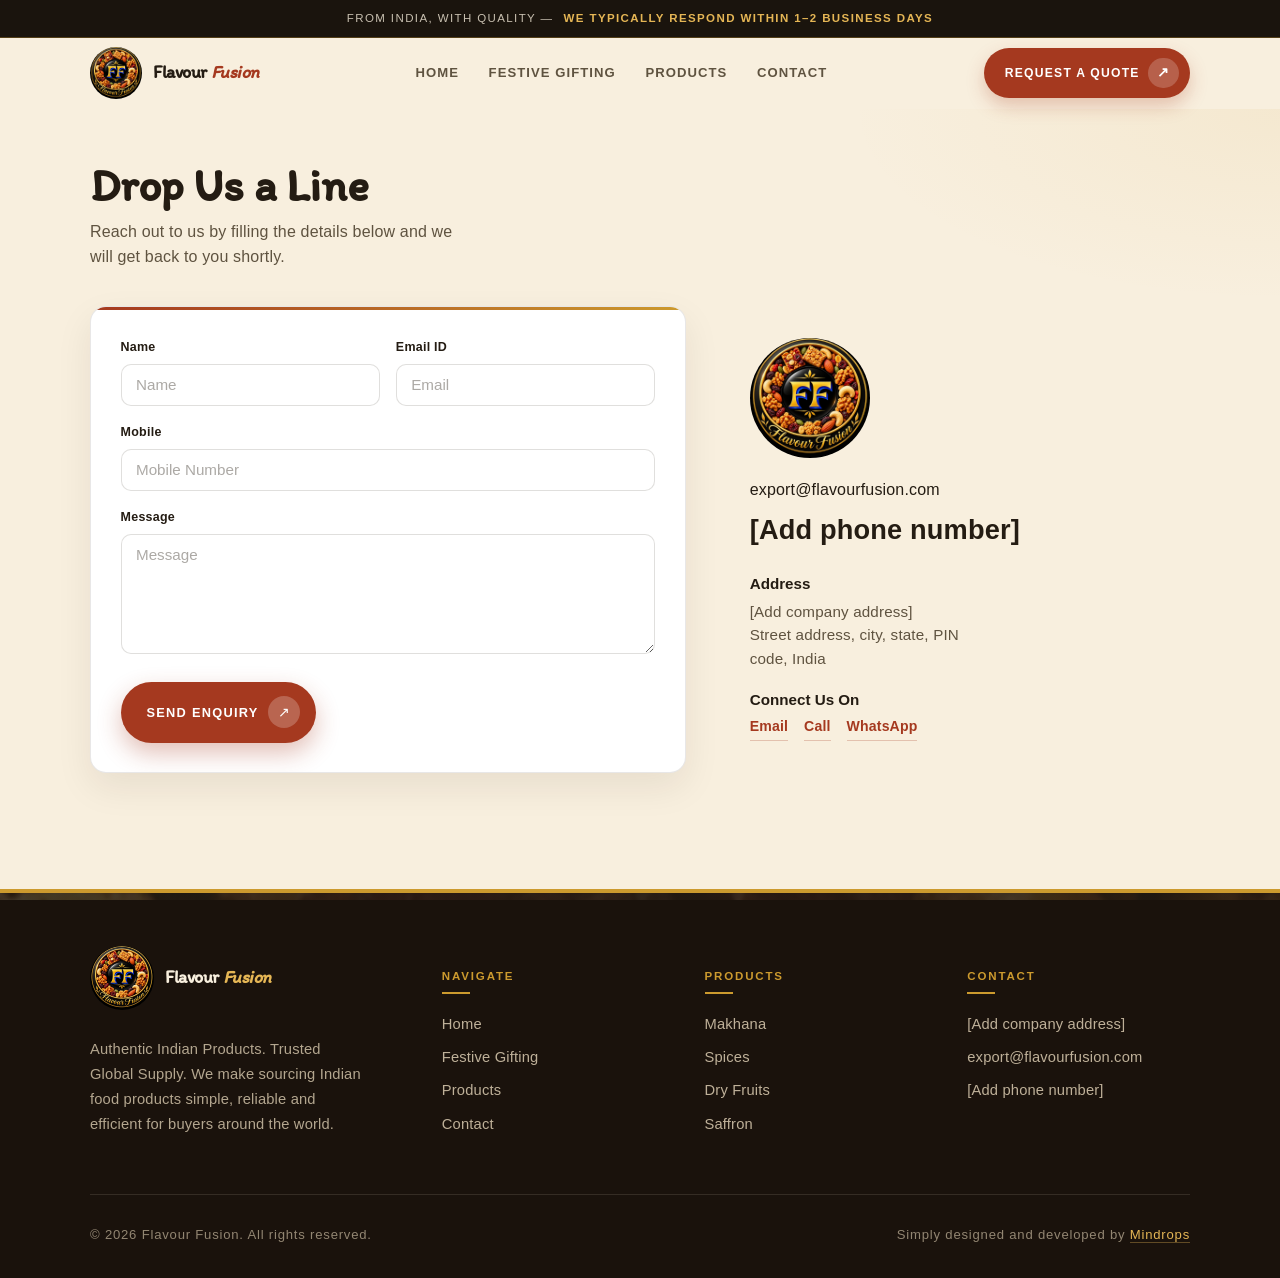
==== commit fbfce0f4: "Refactor footer layout across multiple pages: consolidate footer brand elements for improved consist" ====
--- a/flavour-fussion-website/contact.html
+++ b/flavour-fussion-website/contact.html
@@ -100,11 +100,11 @@
 
 <footer class="site-footer">
   <div class="wrap">
-    <div class="footer-brand">
-      <a href="index.html" class="logo" aria-label="Flavour Fusion"><img src="assets/logo.jpg" alt="Flavour Fusion"><span class="logo-text"><strong>Flavour <span class="logo-accent">Fusion</span></strong></span></a>
-      <p>Authentic Indian Products. Trusted Global Supply. We make sourcing Indian food products simple, reliable and efficient for buyers around the world.</p>
-    </div>
     <div class="footer-grid">
+      <div class="footer-brand">
+        <a href="index.html" class="logo" aria-label="Flavour Fusion"><img src="assets/logo.jpg" alt="Flavour Fusion"><span class="logo-text"><strong>Flavour <span class="logo-accent">Fusion</span></strong></span></a>
+        <p>Authentic Indian Products. Trusted Global Supply. We make sourcing Indian food products simple, reliable and efficient for buyers around the world.</p>
+      </div>
       <div class="footer-col">
         <h5>Navigate</h5>
         <a href="index.html">Home</a>
--- a/flavour-fussion-website/css/style.css
+++ b/flavour-fussion-website/css/style.css
@@ -3109,7 +3109,7 @@
   border-bottom: 1px solid rgba(245, 230, 200, 0.12);
 }
 .footer-brand {
-  margin-top: -1.75rem;
+  margin-top: -1.5rem;
 }
 .footer-brand .logo img { filter: none; }
 .footer-brand p {
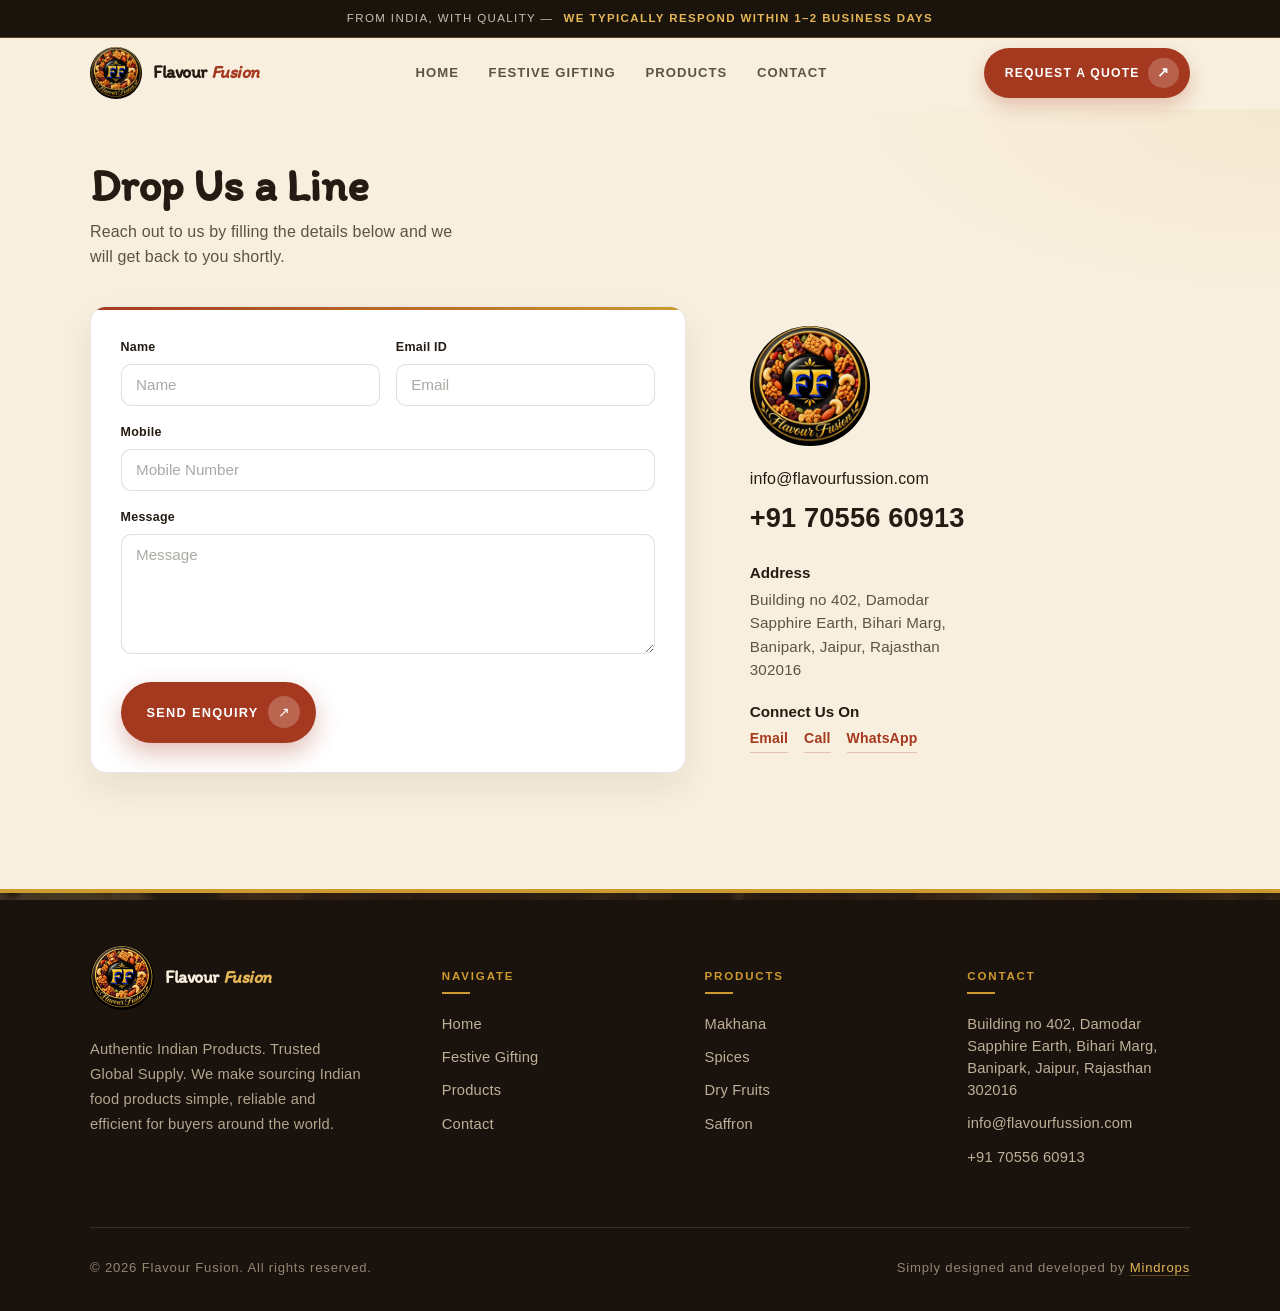
==== commit 4abeed1f: "Update contact information across multiple pages: replace placeholder text with actual company addre" ====
--- a/flavour-fussion-website/contact.html
+++ b/flavour-fussion-website/contact.html
@@ -75,20 +75,20 @@
 
         <aside class="contact-aside">
           <img class="contact-aside__logo" src="assets/logo.jpg" alt="Flavour Fusion">
-          <a class="contact-aside__email" href="mailto:export@flavourfusion.com">export@flavourfusion.com</a>
-          <a class="contact-aside__phone" href="tel:+910000000000">[Add phone number]</a>
+          <a class="contact-aside__email" href="mailto:info@flavourfussion.com">info@flavourfussion.com</a>
+          <a class="contact-aside__phone" href="tel:+917055660913">+91 70556 60913</a>
 
           <div class="contact-aside__block">
             <h4>Address</h4>
-            <p>[Add company address]<br>Street address, city, state, PIN code, India</p>
+            <p>Building no 402, Damodar Sapphire Earth, Bihari Marg, Banipark, Jaipur, Rajasthan 302016</p>
           </div>
 
           <div class="contact-aside__block">
             <h4>Connect Us On</h4>
             <div class="contact-aside__social">
-              <a href="mailto:export@flavourfusion.com" aria-label="Email">Email</a>
-              <a href="tel:+910000000000" aria-label="Phone">Call</a>
-              <a href="https://wa.me/910000000000" target="_blank" rel="noopener noreferrer" aria-label="WhatsApp">WhatsApp</a>
+              <a href="mailto:info@flavourfussion.com" aria-label="Email">Email</a>
+              <a href="tel:+917055660913" aria-label="Phone">Call</a>
+              <a href="https://wa.me/917055660913" target="_blank" rel="noopener noreferrer" aria-label="WhatsApp">WhatsApp</a>
             </div>
           </div>
         </aside>
@@ -121,9 +121,9 @@
       </div>
       <div class="footer-col">
         <h5>Contact</h5>
-        <span>[Add company address]</span>
-        <a href="mailto:export@flavourfusion.com">export@flavourfusion.com</a>
-        <a href="tel:+910000000000">[Add phone number]</a>
+        <span>Building no 402, Damodar Sapphire Earth, Bihari Marg, Banipark, Jaipur, Rajasthan 302016</span>
+        <a href="mailto:info@flavourfussion.com">info@flavourfussion.com</a>
+        <a href="tel:+917055660913">+91 70556 60913</a>
       </div>
     </div>
     <div class="footer-bottom">
--- a/flavour-fussion-website/css/style.css
+++ b/flavour-fussion-website/css/style.css
@@ -1100,74 +1100,115 @@
    Gifting hero (rose theme) + starting section (about-flavour layout)
    ============================================================ */
 .gifting-page .gift-start.section {
-  padding-top: clamp(1.5rem, 3vw, 2.5rem);
-  padding-bottom: clamp(2.5rem, 5vw, 4rem);
+  padding-top: clamp(2rem, 4vw, 3.25rem);
+  padding-bottom: clamp(2.75rem, 5.5vw, 4.25rem);
 }
 .gifting-page .gift-start.about-flavour {
   background: var(--rose);
-  background-image:
-    radial-gradient(800px 320px at 0% 0%, rgba(255, 255, 255, 0.35), transparent 65%),
-    radial-gradient(640px 280px at 100% 90%, rgba(204, 154, 46, 0.12), transparent 60%);
+  background-image: none;
 }
 .gifting-page .gift-start .about-flavour__grid {
-  align-items: stretch;
-  gap: clamp(1.75rem, 4vw, 3.25rem);
+  align-items: center;
+  gap: clamp(2rem, 4.5vw, 3.75rem);
 }
 .gifting-page .gift-start .about-flavour__visual {
   min-height: 0;
+  height: auto;
+  padding: 0;
+}
+.gifting-page .gift-start .about-flavour__main {
+  width: 100%;
+  max-width: 480px;
+  margin-inline: auto;
+  aspect-ratio: 1 / 1;
+  height: auto;
+  max-height: none;
+  min-height: 0;
+  background: var(--surface);
+  border: none;
+  box-shadow: var(--shadow-hero);
+}
+.gifting-page .gift-start .about-flavour__main--slider .gift-start-slider {
+  position: absolute;
+  inset: 0;
+  width: 100%;
   height: 100%;
-  padding: 0.35rem 1rem 1.75rem 0.25rem;
-}
-.gifting-page .gift-start .about-flavour__main,
-.gifting-page .gift-start .about-flavour__secondary {
-  background: rgba(255, 251, 245, 0.55);
-}
-.gifting-page .gift-start .about-flavour__main {
-  width: 78%;
-  aspect-ratio: auto;
+  min-height: 0;
+}
+.gifting-page .gift-start .about-flavour__main--slider .spec-slider__slide {
+  position: absolute;
+  inset: 0;
+  opacity: 0;
+  visibility: hidden;
+  z-index: 0;
+  transition: opacity 0.55s ease, visibility 0.55s ease;
+  pointer-events: none;
+}
+.gifting-page .gift-start .about-flavour__main--slider .spec-slider__slide.is-active {
+  opacity: 1;
+  visibility: visible;
+  z-index: 1;
+  pointer-events: auto;
+}
+.gifting-page .gift-start .about-flavour__main--slider .spec-slider__slide img {
+  width: 100%;
   height: 100%;
-  max-height: 100%;
-  min-height: 260px;
-}
-.gifting-page .gift-start .about-flavour__main img,
-.gifting-page .gift-start .about-flavour__secondary img {
-  object-fit: contain;
-  padding: 0.55rem;
-}
-.gifting-page .gift-start .about-flavour__secondary {
-  width: min(38%, 150px);
-  bottom: 10%;
-  border-width: 4px;
-}
-.gifting-page .gift-start .about-flavour__badge {
-  width: 96px;
-  height: 96px;
-  right: 4%;
-  bottom: 2%;
-  padding: 0.55rem;
-}
-.gifting-page .gift-start .about-flavour__badge strong {
-  font-size: 0.95rem;
-}
-.gifting-page .gift-start .about-flavour__badge span {
-  font-size: 0.52rem;
-}
-.gifting-page .gift-start .about-flavour__frame {
-  width: 68%;
-  top: 8%;
-}
-.gifting-page .gift-start .about-flavour__shape--a {
-  width: 150px;
-  height: 150px;
-}
-.gifting-page .gift-start .about-flavour__shape--b {
-  width: 110px;
-  height: 110px;
-}
-.gifting-page .gift-start .about-flavour__shape--c {
-  width: 64px;
-  height: 64px;
-}
+  object-fit: cover;
+  object-position: center;
+  padding: 0;
+  display: block;
+  transform: none !important;
+}
+.gifting-page .gift-start .about-flavour__main--slider .gift-start-slider__dots {
+  position: absolute;
+  left: 50%;
+  bottom: 0.85rem;
+  transform: translateX(-50%);
+  z-index: 5;
+  display: flex;
+  gap: 0.4rem;
+  padding: 0.35rem 0.55rem;
+  border-radius: 999px;
+  background: rgba(36, 28, 19, 0.45);
+  backdrop-filter: blur(6px);
+}
+.gifting-page .gift-start .about-flavour__main--slider .gift-start-slider__dots .spec-slider__dot {
+  width: 8px;
+  height: 8px;
+  background: rgba(255, 251, 245, 0.45);
+  border: none;
+}
+.gifting-page .gift-start .about-flavour__main--slider .gift-start-slider__dots .spec-slider__dot.is-active {
+  background: #fff;
+}
+
+/* Shared gift slider arrows */
+.gift-slider__nav {
+  position: absolute;
+  top: 50%;
+  transform: translateY(-50%);
+  z-index: 6;
+  width: 36px;
+  height: 36px;
+  border: none;
+  border-radius: 50%;
+  display: grid;
+  place-items: center;
+  cursor: pointer;
+  color: var(--ink);
+  background: rgba(255, 251, 245, 0.92);
+  box-shadow: 0 6px 18px rgba(36, 28, 19, 0.18);
+  transition: background 0.2s ease, transform 0.2s ease;
+}
+.gift-slider__nav:hover {
+  background: #fff;
+  transform: translateY(-50%) scale(1.05);
+}
+.gift-slider__nav--prev { left: 0.65rem; }
+.gift-slider__nav--next { right: 0.65rem; }
+.about-flavour__main--slider .gift-slider__nav--next { right: 0.65rem; }
+.gift-media--slider .gift-slider__nav--prev { left: 0.55rem; }
+.gift-media--slider .gift-slider__nav--next { right: 0.55rem; }
 .gifting-page .gift-start .about-flavour__copy {
   display: flex;
   flex-direction: column;
@@ -1179,45 +1220,27 @@
   line-height: 1.05;
 }
 .gifting-page .gift-start .about-flavour__lede {
-  margin: 0.9rem 0 1.15rem;
-  font-size: 0.95rem;
-  line-height: 1.65;
+  margin: 0.9rem 0 1.25rem;
+  font-size: 0.98rem;
+  line-height: 1.7;
+  max-width: 38ch;
 }
 .gifting-page .gift-start .occasion-row {
-  margin: 0.15rem 0 1.15rem;
-}
-.gifting-page .gift-start .about-flavour__features {
-  margin-bottom: 0.85rem;
-  gap: 0.75rem;
-}
-.gifting-page .gift-start .about-feature {
-  padding: 0.85rem 1rem;
-}
-.gifting-page .gift-start .about-feature__icon {
-  width: 40px;
-  height: 40px;
-  font-size: 0.95rem;
-}
-.gifting-page .gift-start .about-feature h3 {
-  font-size: 0.98rem;
-  margin-bottom: 0.2rem;
-}
-.gifting-page .gift-start .about-feature p {
-  font-size: 0.85rem;
-  line-height: 1.45;
+  margin: 0 0 1.35rem;
 }
 
 @media (max-width: 960px) {
   .gifting-page .gift-start .about-flavour__visual {
-    min-height: 340px;
+    min-height: 0;
     height: auto;
-    max-height: 380px;
+    max-height: none;
   }
   .gifting-page .gift-start .about-flavour__main {
-    min-height: 240px;
+    min-height: 0;
     height: auto;
-    aspect-ratio: 1 / 1.05;
-    max-height: 300px;
+    aspect-ratio: 1 / 1;
+    max-height: none;
+    width: min(100%, 400px);
   }
 }
 
@@ -2422,6 +2445,8 @@
 .showcase--gift .gift-media {
   margin: 0;
   justify-self: center;
+  width: 100%;
+  max-width: 340px;
 }
 .showcase--gift .gift-media img {
   display: block;
@@ -2434,6 +2459,72 @@
   border-radius: var(--radius-m);
   box-shadow: var(--shadow-soft);
   background: transparent;
+}
+
+/* Gift box image slider — matched square frame */
+.gift-media--slider {
+  position: relative;
+  display: block;
+}
+.gift-media--slider .gift-slider {
+  position: relative;
+  width: 100%;
+  aspect-ratio: 1 / 1;
+  min-height: 0;
+  border-radius: var(--radius-m);
+  overflow: hidden;
+  box-shadow: var(--shadow-soft);
+  background: var(--surface-warm);
+}
+.gift-media--slider .spec-slider__slide {
+  position: absolute;
+  inset: 0;
+  opacity: 0;
+  visibility: hidden;
+  z-index: 0;
+  transition: opacity 0.55s ease, visibility 0.55s ease;
+  pointer-events: none;
+}
+.gift-media--slider .spec-slider__slide.is-active {
+  opacity: 1;
+  visibility: visible;
+  z-index: 1;
+  pointer-events: auto;
+}
+.gift-media--slider .spec-slider__slide img {
+  width: 100%;
+  height: 100%;
+  max-width: none;
+  max-height: none;
+  margin: 0;
+  object-fit: cover;
+  object-position: center;
+  border-radius: 0;
+  box-shadow: none;
+  background: transparent;
+  padding: 0;
+}
+.gift-media--slider .gift-slider__dots {
+  position: absolute;
+  left: 50%;
+  bottom: 0.75rem;
+  transform: translateX(-50%);
+  z-index: 3;
+  display: flex;
+  gap: 0.4rem;
+  padding: 0.35rem 0.55rem;
+  border-radius: 999px;
+  background: rgba(36, 28, 19, 0.45);
+  backdrop-filter: blur(6px);
+}
+.gift-media--slider .gift-slider__dots .spec-slider__dot {
+  width: 8px;
+  height: 8px;
+  background: rgba(255, 251, 245, 0.45);
+  border: none;
+}
+.gift-media--slider .gift-slider__dots .spec-slider__dot.is-active {
+  background: #fff;
 }
 .gift-jar-pair {
   display: flex;
@@ -2527,7 +2618,7 @@
 @media (max-width: 860px) {
   .showcase--gift,
   .showcase--gift-reverse { grid-template-columns: 1fr; }
-  .showcase--gift .gift-media { order: -1; }
+  .showcase--gift .gift-media { order: -1; max-width: 300px; }
   .showcase--gift .gift-media img {
     max-width: 240px;
     max-height: 240px;
@@ -2630,6 +2721,68 @@
 .spec-card:hover .spec-media img { transform: scale(1.08); }
 .spec-card:hover .spec-media::after { opacity: 0.8; }
 .spec-card:hover .spec-media::before { inset: 20px; opacity: 0.9; }
+
+/* Simple fade slider inside product media (saffron) */
+.spec-media--slider {
+  display: block;
+}
+.spec-slider {
+  position: relative;
+  width: 100%;
+  height: 100%;
+  min-height: 300px;
+}
+.spec-slider__slide {
+  position: absolute;
+  inset: 0;
+  opacity: 0;
+  visibility: hidden;
+  transition: opacity 0.55s ease, visibility 0.55s ease;
+  z-index: 0;
+}
+.spec-slider__slide.is-active {
+  opacity: 1;
+  visibility: visible;
+  z-index: 1;
+}
+.spec-media--slider .spec-slider__slide img {
+  width: 100%;
+  height: 100%;
+  min-height: 300px;
+  object-fit: cover;
+  display: block;
+}
+.spec-card:hover .spec-media--slider .spec-slider__slide img {
+  transform: none;
+}
+.spec-slider__dots {
+  position: absolute;
+  left: 50%;
+  bottom: 14px;
+  transform: translateX(-50%);
+  z-index: 3;
+  display: flex;
+  gap: 8px;
+  align-items: center;
+}
+.spec-slider__dot {
+  width: 8px;
+  height: 8px;
+  padding: 0;
+  border: 0;
+  border-radius: 50%;
+  background: rgba(255, 255, 255, 0.45);
+  cursor: pointer;
+  transition: background 0.25s ease, transform 0.25s ease;
+}
+.spec-slider__dot.is-active {
+  background: #fff;
+  transform: scale(1.15);
+}
+.spec-slider__dot:focus-visible {
+  outline: 2px solid #fff;
+  outline-offset: 2px;
+}
 
 /* Body (details) side */
 .spec-body {
@@ -2780,6 +2933,8 @@
   .spec-card { grid-template-columns: 1fr; }
   .spec-media { min-height: 240px; border-right: none; border-bottom: 1px solid var(--cream-line); }
   .spec-media img { min-height: 240px; }
+  .spec-slider,
+  .spec-media--slider .spec-slider__slide img { min-height: 240px; }
   .spec-list { grid-template-columns: 1fr; gap: 0; }
   .spec-list > div:nth-last-child(2):nth-child(odd) { border-bottom: 1px dashed var(--cream-line); }
 }
@@ -3404,6 +3559,8 @@
     border-bottom: 1px solid var(--cream-line);
   }
   .spec-media img { min-height: 220px; }
+  .spec-slider,
+  .spec-media--slider .spec-slider__slide img { min-height: 220px; }
   .spec-list { grid-template-columns: 1fr; gap: 0; }
 
   .footer-brand { margin-top: 0; }
@@ -3521,6 +3678,8 @@
   .spec-body { padding: 1.25rem; }
   .spec-media,
   .spec-media img { min-height: 200px; }
+  .spec-slider,
+  .spec-media--slider .spec-slider__slide img { min-height: 200px; }
 
   .footer-brand p {
     font-size: 0.88rem;
@@ -3538,11 +3697,13 @@
   }
 
   .gifting-page .gift-start .about-flavour__visual {
-    min-height: 260px;
+    min-height: 0;
   }
   .gifting-page .gift-start .about-flavour__main {
     width: 100%;
-    min-height: 220px;
+    min-height: 0;
+    aspect-ratio: 1 / 1;
+    max-height: none;
   }
   .showcase-copy {
     padding-left: 0.9rem;
@@ -3656,7 +3817,7 @@
 .js form.enquiry,
 .js .showcase > img,
 .js .gift-hero > img,
-.js .gift-media img,
+.js .gift-media,
 .js .about-collage,
 .js .about-copy,
 .js .about-flavour__main,
@@ -3682,7 +3843,7 @@
 .js .about-flavour__secondary.is-revealed { animation-name: ff-in-right; }
 .js .cta-banner.is-revealed,
 .js .gift-hero > img.is-revealed,
-.js .gift-media img.is-revealed,
+.js .gift-media.is-revealed,
 .js .experience-badge.is-revealed,
 .js .about-flavour__badge.is-revealed { animation-name: ff-in-zoom; }
 .js .occasion-pill.is-revealed { animation-name: ff-in-pop; }
@@ -3708,7 +3869,7 @@
 /* Image mask reveal — now merged into standard reveal path */
 .js .showcase > img.is-revealed,
 .js .gift-hero > img.is-revealed,
-.js .gift-media img.is-revealed {
+.js .gift-media.is-revealed {
   animation: ff-mask-reveal 1.1s var(--ease-premium) both;
 }
 
@@ -3791,7 +3952,7 @@
   .js form.enquiry,
   .js .showcase > img,
   .js .gift-hero > img,
-  .js .gift-media img,
+  .js .gift-media,
   .js .about-collage,
   .js .about-copy,
   .js .about-flavour__main,
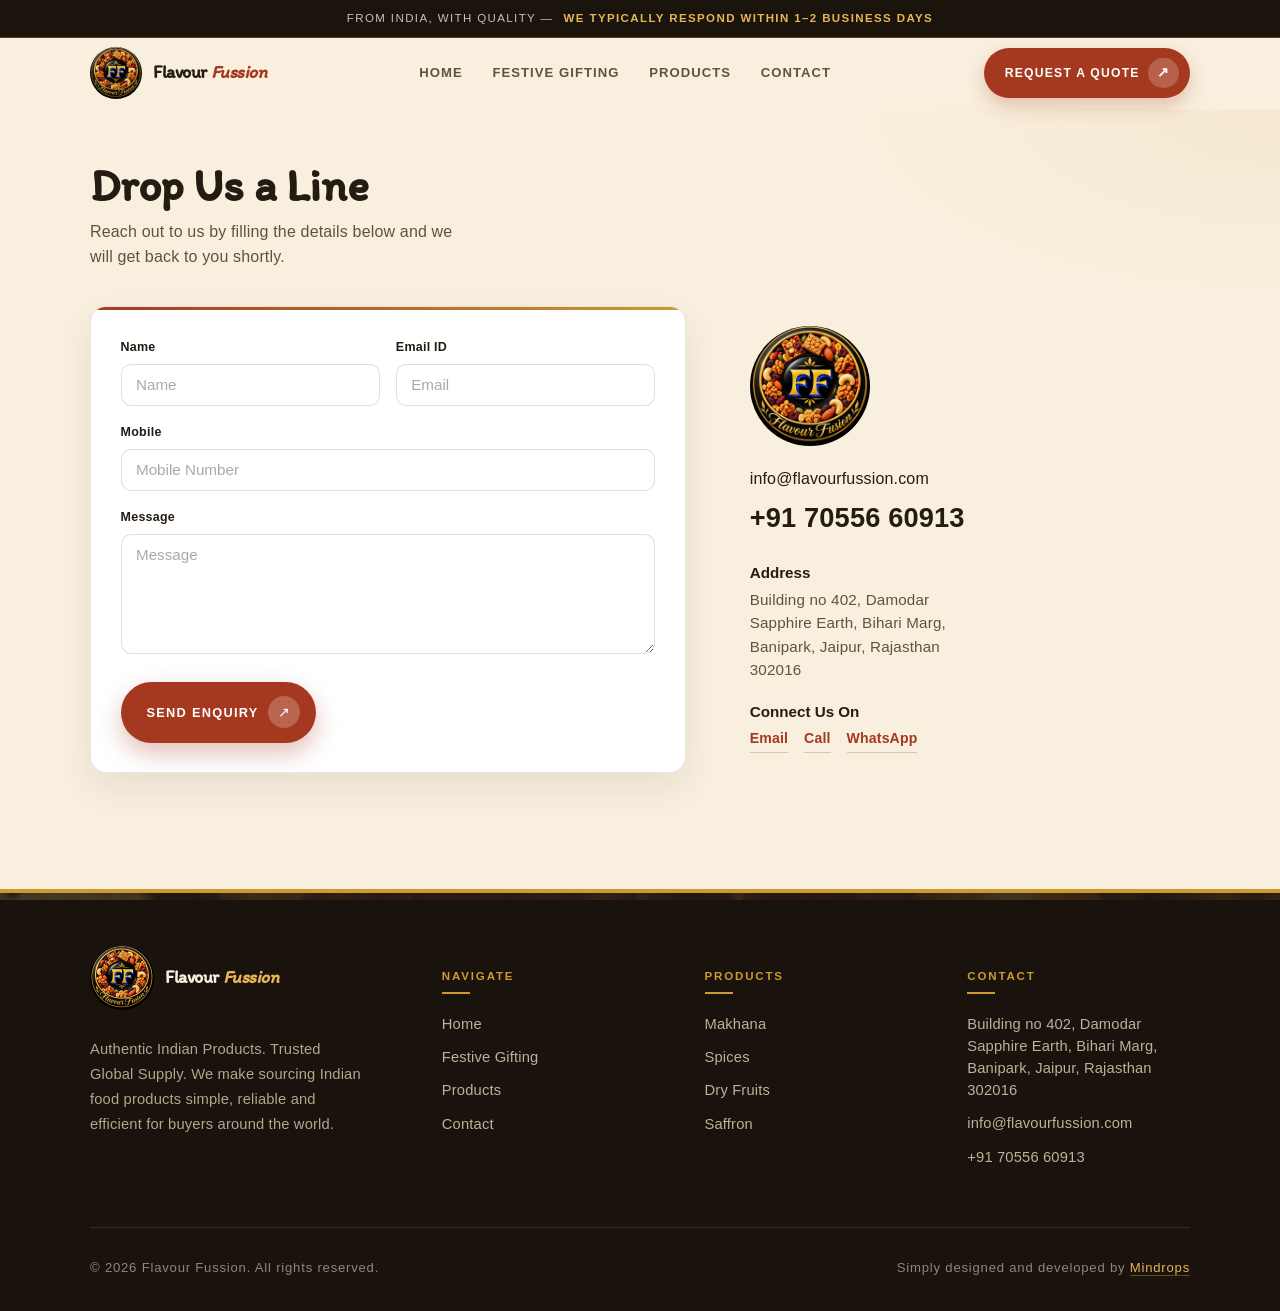
==== commit 5412e8e4: "Update brand name from "Flavour Fusion" to "Flavour Fussion" across multiple HTML files and CSS/JS f" ====
--- a/flavour-fussion-website/contact.html
+++ b/flavour-fussion-website/contact.html
@@ -3,8 +3,8 @@
 <head>
 <meta charset="UTF-8">
 <meta name="viewport" content="width=device-width, initial-scale=1.0">
-<title>Contact Us — Flavour Fusion Indian Food Exports</title>
-<meta name="description" content="Get in touch with Flavour Fusion for export enquiries, pricing, sample requests and festive gifting orders.">
+<title>Contact Us — Flavour Fussion Indian Food Exports</title>
+<meta name="description" content="Get in touch with Flavour Fussion for export enquiries, pricing, sample requests and festive gifting orders.">
 <link rel="preconnect" href="https://fonts.googleapis.com">
 <link rel="preconnect" href="https://fonts.gstatic.com" crossorigin>
 <link href="https://fonts.googleapis.com/css2?family=Itim&display=swap" rel="stylesheet">
@@ -22,7 +22,7 @@
 
 <header class="site-header">
   <nav class="nav wrap">
-    <a href="index.html" class="logo" aria-label="Flavour Fusion"><img src="assets/logo.jpg" alt="Flavour Fusion"><span class="logo-text"><strong>Flavour <span class="logo-accent">Fusion</span></strong></span></a>
+    <a href="index.html" class="logo" aria-label="Flavour Fussion"><img src="assets/logo.jpg" alt="Flavour Fussion"><span class="logo-text"><strong>Flavour <span class="logo-accent">Fussion</span></strong></span></a>
     <button class="nav-toggle" aria-label="Toggle menu" aria-expanded="false">
       <span></span><span></span><span></span>
     </button>
@@ -74,7 +74,7 @@
         </form>
 
         <aside class="contact-aside">
-          <img class="contact-aside__logo" src="assets/logo.jpg" alt="Flavour Fusion">
+          <img class="contact-aside__logo" src="assets/logo.jpg" alt="Flavour Fussion">
           <a class="contact-aside__email" href="mailto:info@flavourfussion.com">info@flavourfussion.com</a>
           <a class="contact-aside__phone" href="tel:+917055660913">+91 70556 60913</a>
 
@@ -102,7 +102,7 @@
   <div class="wrap">
     <div class="footer-grid">
       <div class="footer-brand">
-        <a href="index.html" class="logo" aria-label="Flavour Fusion"><img src="assets/logo.jpg" alt="Flavour Fusion"><span class="logo-text"><strong>Flavour <span class="logo-accent">Fusion</span></strong></span></a>
+        <a href="index.html" class="logo" aria-label="Flavour Fussion"><img src="assets/logo.jpg" alt="Flavour Fussion"><span class="logo-text"><strong>Flavour <span class="logo-accent">Fussion</span></strong></span></a>
         <p>Authentic Indian Products. Trusted Global Supply. We make sourcing Indian food products simple, reliable and efficient for buyers around the world.</p>
       </div>
       <div class="footer-col">
@@ -127,7 +127,7 @@
       </div>
     </div>
     <div class="footer-bottom">
-      <span>© <span id="year"></span> Flavour Fusion. All rights reserved.</span>
+      <span>© <span id="year"></span> Flavour Fussion. All rights reserved.</span>
       <span>Simply designed and developed by <a href="https://mindrops.com" target="_blank" rel="noopener noreferrer">Mindrops</a></span>
     </div>
   </div>
--- a/flavour-fussion-website/css/style.css
+++ b/flavour-fussion-website/css/style.css
@@ -1,5 +1,5 @@
 /* ============================================================
-   Flavour Fusion — brand UI (DOCUMENTATION.md design system)
+   Flavour Fussion — brand UI (DOCUMENTATION.md design system)
    Fonts: Itim (headings/titles) + Helvetica Neue (body)
    Colours: ink / paper / chilli / turmeric / coriander / rose
    ============================================================ */
@@ -1905,7 +1905,7 @@
 @media (max-width: 720px) { .reason-list { grid-template-columns: 1fr; } }
 
 /* ============================================================
-   About Flavour Fusion (storytelling, above Healthy Range)
+   About Flavour Fussion (storytelling, above Healthy Range)
    ============================================================ */
 .text-mark {
   font-family: var(--font-display);
@@ -2758,12 +2758,16 @@
 .spec-slider__dots {
   position: absolute;
   left: 50%;
-  bottom: 14px;
+  bottom: 26px;
   transform: translateX(-50%);
-  z-index: 3;
+  z-index: 4;
   display: flex;
   gap: 8px;
   align-items: center;
+  padding: 0.35rem 0.55rem;
+  border-radius: 999px;
+  background: rgba(36, 28, 19, 0.4);
+  backdrop-filter: blur(6px);
 }
 .spec-slider__dot {
   width: 8px;
